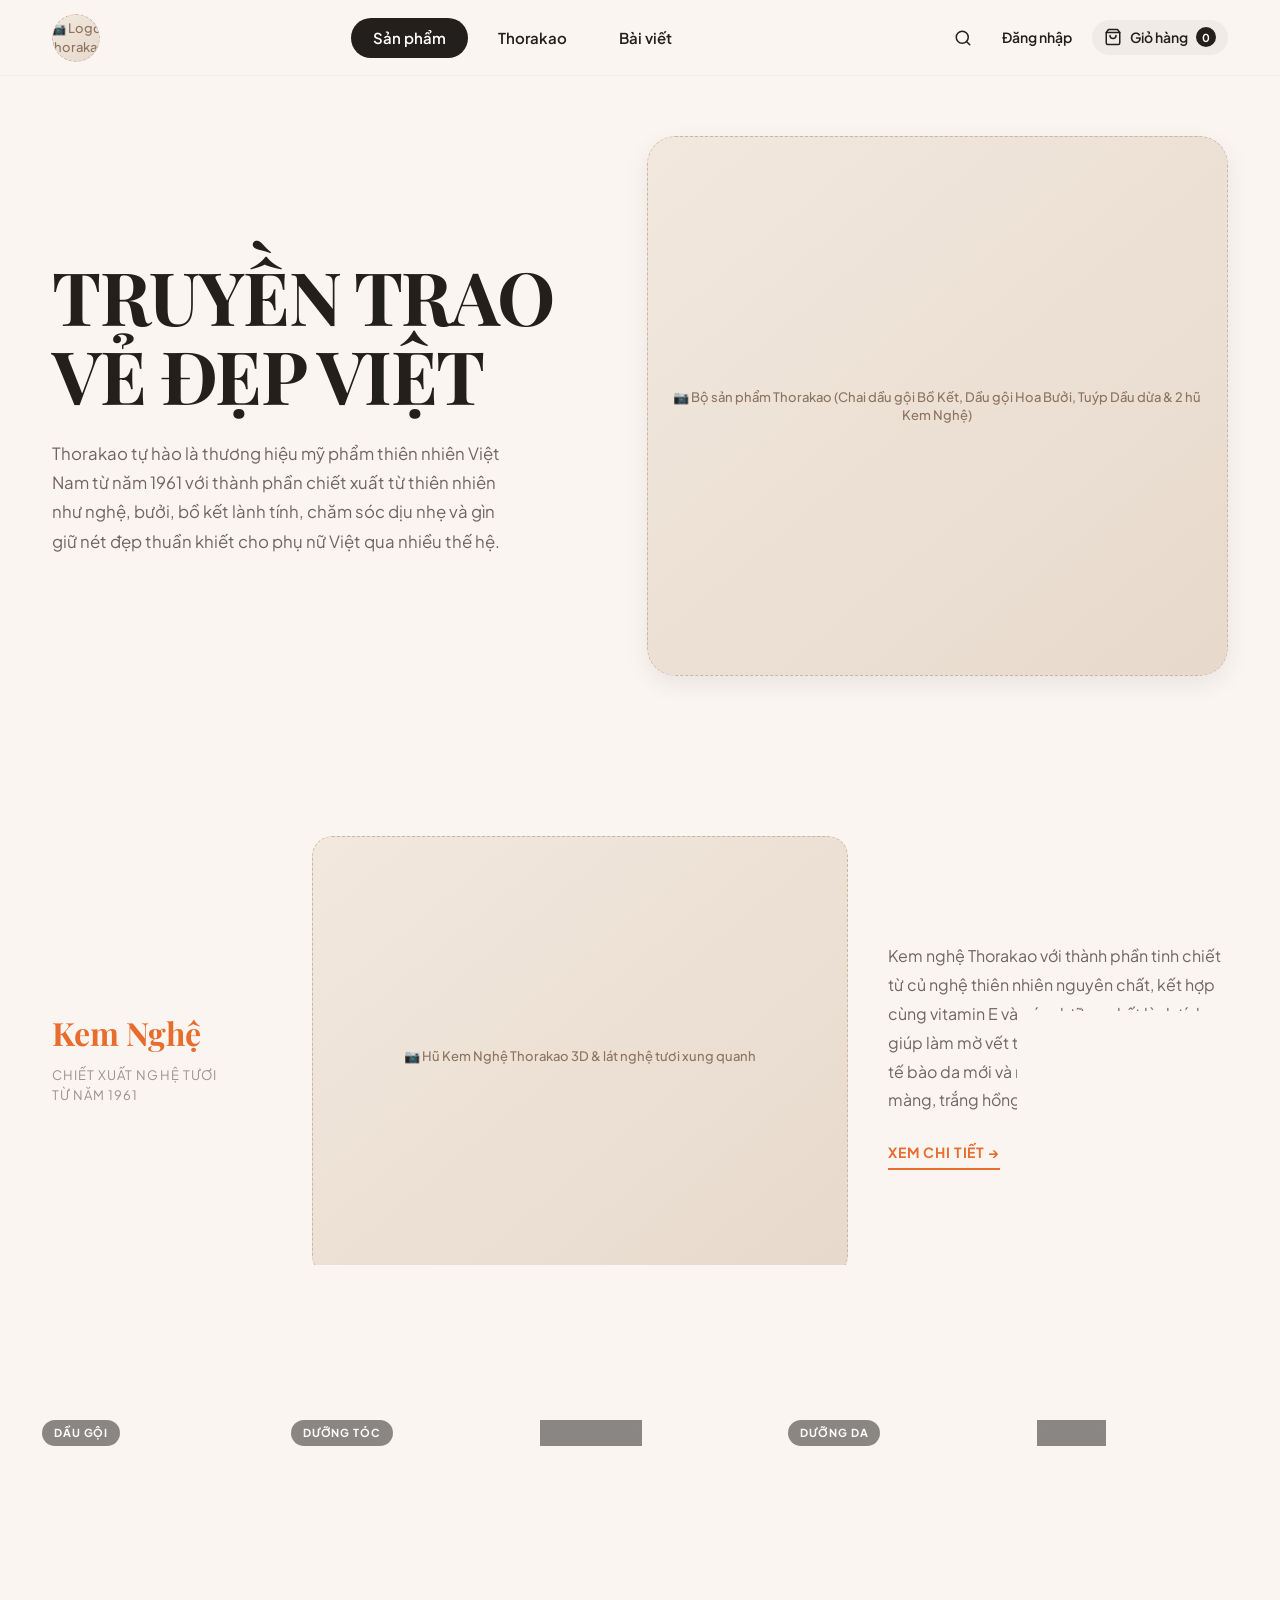
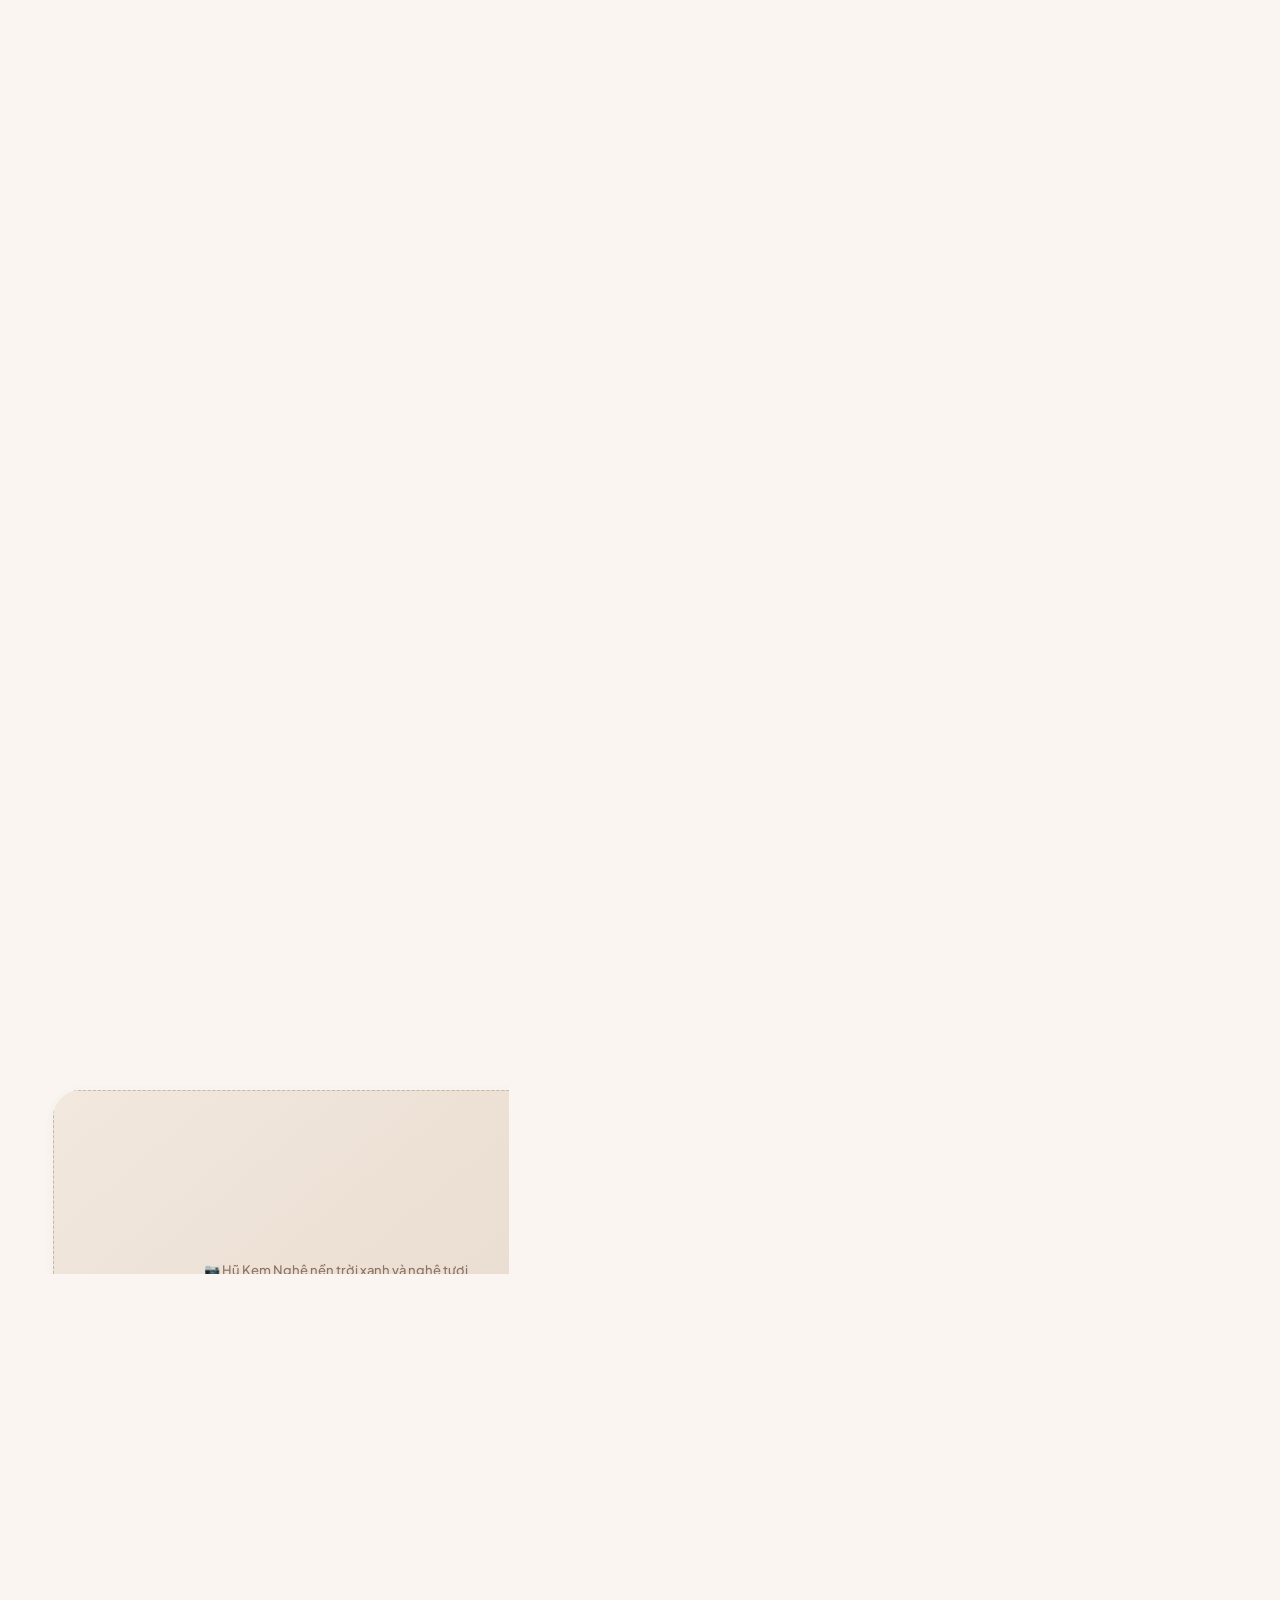
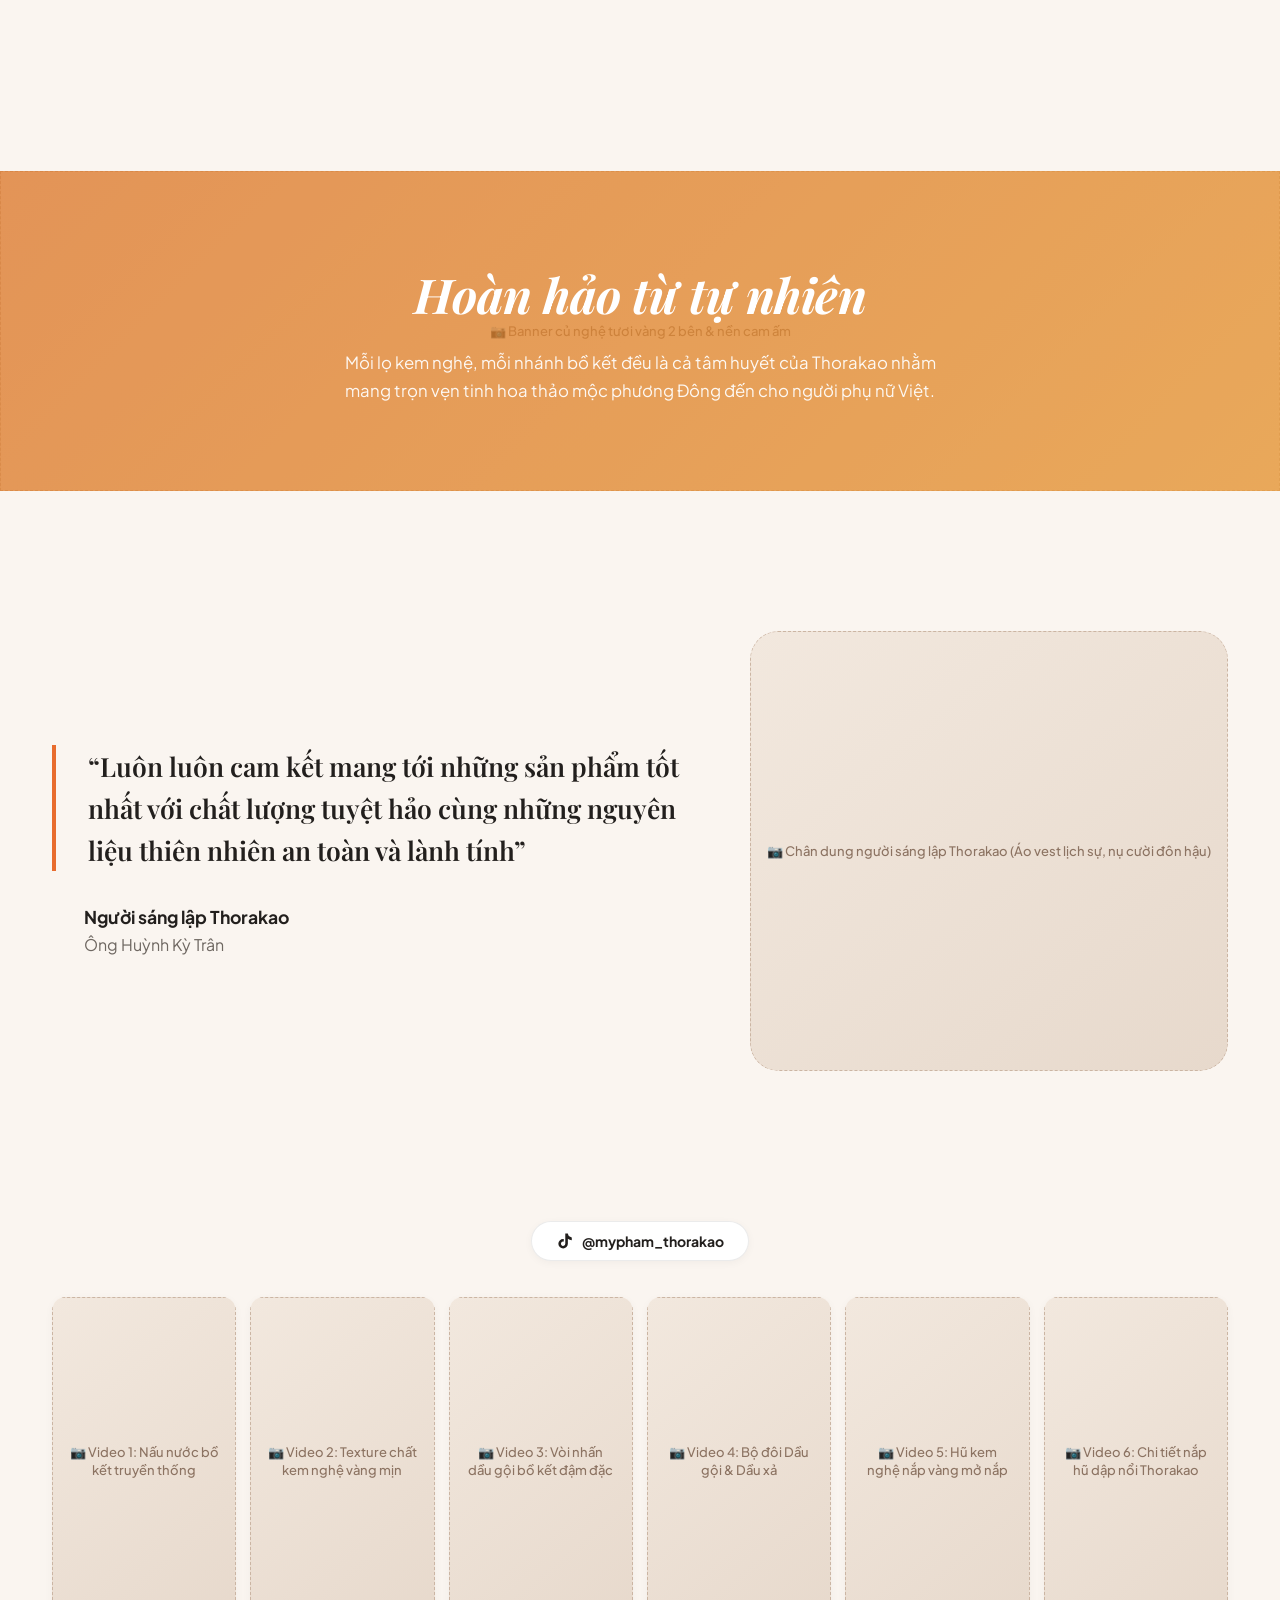
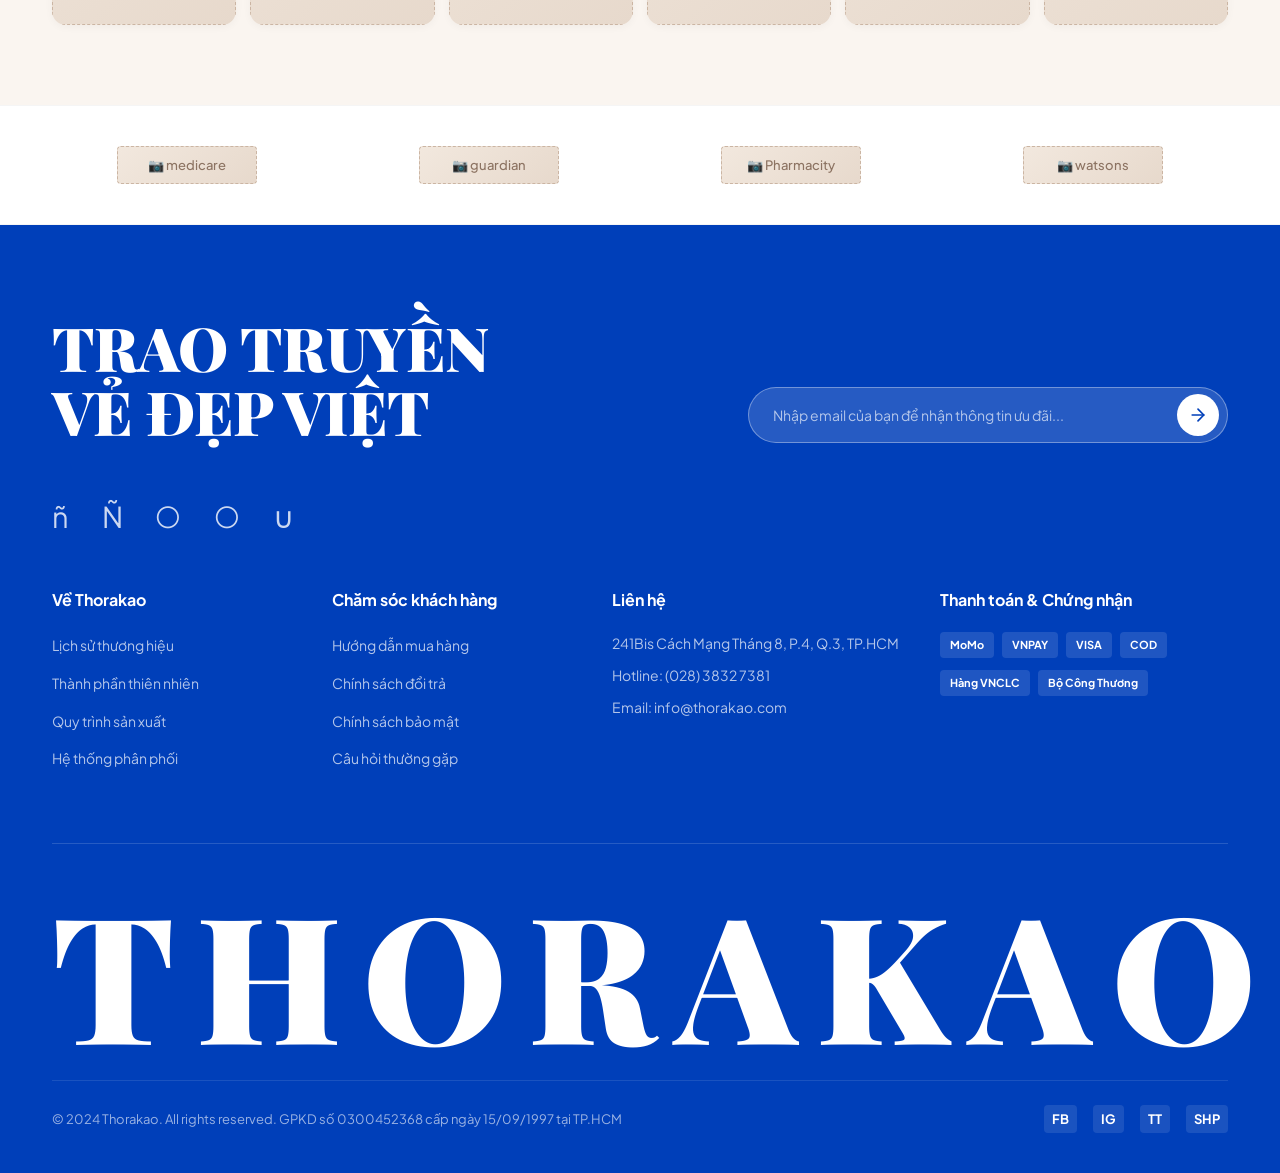
==== index.html @ 2d612768 "Initial commit - Thorakao website layout matching Figma" ====
<!DOCTYPE html>
<html lang="vi">
<head>
  <meta charset="UTF-8">
  <meta name="viewport" content="width=device-width, initial-scale=1.0">
  <meta name="description" content="Thorakao - Truyền trao vẻ đẹp Việt. Mỹ phẩm thiên nhiên Việt Nam từ năm 1961 với thành phần chiết xuất từ nghệ, bưởi, bồ kết.">
  <meta name="keywords" content="Thorakao, mỹ phẩm, kem nghệ, dầu gội bồ kết, chăm sóc da, thiên nhiên, Việt Nam">
  <title>Thorakao - Truyền Trao Vẻ Đẹp Việt</title>
  <link rel="stylesheet" href="css/style.css">
</head>
<body>

  <!-- ========== HEADER ========== -->
  <header class="header" id="header">
    <div class="container header-container">
      <a href="index.html" class="header-logo" id="logo" aria-label="Trang chủ Thorakao">
        <div class="img-placeholder logo-placeholder" data-label="Logo Thorakao">
          <!-- <img src="images/logo.png" alt="Thorakao Logo"> -->
        </div>
      </a>

      <button class="mobile-menu-btn" id="mobileMenuBtn" aria-label="Mở menu">
        <span></span>
        <span></span>
        <span></span>
      </button>

      <nav class="header-nav" id="headerNav">
        <a href="#products" class="active">Sản phẩm</a>
        <a href="#about">Thorakao</a>
        <a href="#articles">Bài viết</a>
      </nav>

      <div class="header-actions">
        <button class="search-btn" aria-label="Tìm kiếm" id="searchBtn">
          <svg width="18" height="18" viewBox="0 0 24 24" fill="none" stroke="currentColor" stroke-width="2" stroke-linecap="round" stroke-linejoin="round">
            <circle cx="11" cy="11" r="8"/>
            <path d="M21 21l-4.35-4.35"/>
          </svg>
        </button>
        <a href="#" class="login-text" id="loginLink">Đăng nhập</a>
        <a href="product.html" class="cart-link" id="cartLink">
          <svg width="18" height="18" viewBox="0 0 24 24" fill="none" stroke="currentColor" stroke-width="2" stroke-linecap="round" stroke-linejoin="round">
            <path d="M6 2L3 6v14a2 2 0 0 0 2 2h14a2 2 0 0 0 2-2V6l-3-4z"/>
            <line x1="3" y1="6" x2="21" y2="6"/>
            <path d="M16 10a4 4 0 0 1-8 0"/>
          </svg>
          <span>Giỏ hàng</span>
          <span class="cart-count" id="cartCount">0</span>
        </a>
      </div>
    </div>
  </header>

  <!-- ========== 1. HERO SECTION ========== -->
  <section class="hero reveal" id="hero">
    <div class="container hero-container">
      <div class="hero-text">
        <h1 class="hero-title fade-in-up">TRUYỀN TRAO<br>VẺ ĐẸP VIỆT</h1>
        <p class="hero-subtitle fade-in-up delay-2">
          Thorakao tự hào là thương hiệu mỹ phẩm thiên nhiên Việt Nam từ năm 1961 với thành phần chiết xuất từ thiên nhiên như nghệ, bưởi, bồ kết lành tính, chăm sóc dịu nhẹ và gìn giữ nét đẹp thuần khiết cho phụ nữ Việt qua nhiều thế hệ.
        </p>
      </div>
      <div class="hero-image-wrapper">
        <div class="img-placeholder hero-placeholder" data-label="Bộ sản phẩm Thorakao (Chai dầu gội Bồ Kết, Dầu gội Hoa Bưởi, Tuýp Dầu dừa & 2 hũ Kem Nghệ)">
          <!-- <img src="images/hero-products.jpg" alt="Bộ sản phẩm Thorakao"> -->
        </div>
      </div>
    </div>
  </section>

  <!-- ========== 2. KEM NGHỆ FEATURE SECTION ========== -->
  <section class="kem-nghe-feature reveal" id="kemNgheFeature">
    <div class="container kem-nghe-container">
      <div class="kem-nghe-left">
        <span class="badge-label">Kem Nghệ</span>
        <p class="badge-sub">Chiết xuất nghệ tươi<br>Từ năm 1961</p>
      </div>

      <div class="kem-nghe-center">
        <div class="img-placeholder kem-nghe-placeholder" data-label="Hũ Kem Nghệ Thorakao 3D & lát nghệ tươi xung quanh">
          <!-- <img src="images/kem-nghe-featured.png" alt="Kem Nghệ Thorakao"> -->
        </div>
      </div>

      <div class="kem-nghe-right">
        <p class="kem-nghe-desc">
          Kem nghệ Thorakao với thành phần tinh chiết từ củ nghệ thiên nhiên nguyên chất, kết hợp cùng vitamin E và các dưỡng chất lành tính giúp làm mờ vết thâm mụn, ngừa sẹo, tái tạo tế bào da mới và nuôi dưỡng làn da mịn màng, trắng hồng tự nhiên.
        </p>
        <a href="product.html?id=kem-nghe" class="btn-detail-link">Xem chi tiết &rarr;</a>
      </div>
    </div>
  </section>

  <!-- ========== 3. NGUYÊN LIỆU THIÊN NHIÊN (5 Vertical Ingredient Cards) ========== -->
  <section class="ingredients-section reveal" id="ingredients">
    <div class="ingredients-container">
      <div class="ingredients-grid">
        <!-- 1. Bồ kết -->
        <div class="ingredient-card" id="ing-boket">
          <div class="img-placeholder ing-placeholder" data-label="Bồ Kết">
            <!-- <img src="images/ingredients/bo-ket.jpg" alt="Bồ Kết"> -->
          </div>
          <div class="ing-overlay">
            <span class="ing-tag">Dầu gội</span>
            <h3 class="ing-name">BỒ KẾT</h3>
          </div>
        </div>

        <!-- 2. Hoa bưởi -->
        <div class="ingredient-card" id="ing-hoabuoi">
          <div class="img-placeholder ing-placeholder" data-label="Hoa Bưởi">
            <!-- <img src="images/ingredients/hoa-buoi.jpg" alt="Hoa Bưởi"> -->
          </div>
          <div class="ing-overlay">
            <span class="ing-tag">Dưỡng tóc</span>
            <h3 class="ing-name">HOA BƯỞI</h3>
          </div>
        </div>

        <!-- 3. Củ nghệ -->
        <div class="ingredient-card" id="ing-cunghie">
          <div class="img-placeholder ing-placeholder" data-label="Củ Nghệ">
            <!-- <img src="images/ingredients/cu-nghe.jpg" alt="Củ Nghệ"> -->
          </div>
          <div class="ing-overlay">
            <span class="ing-tag">Mỹ phẩm da</span>
            <h3 class="ing-name">CỦ NGHỆ</h3>
          </div>
        </div>

        <!-- 4. Nhân sâm -->
        <div class="ingredient-card" id="ing-nhansam">
          <div class="img-placeholder ing-placeholder" data-label="Nhân Sâm">
            <!-- <img src="images/ingredients/nhan-sam.jpg" alt="Nhân Sâm"> -->
          </div>
          <div class="ing-overlay">
            <span class="ing-tag">Dưỡng da</span>
            <h3 class="ing-name">NHÂN SÂM</h3>
          </div>
        </div>

        <!-- 5. Bơ hạt mỡ -->
        <div class="ingredient-card" id="ing-bohatmo">
          <div class="img-placeholder ing-placeholder" data-label="Bơ Hạt Mỡ">
            <!-- <img src="images/ingredients/bo-hat-mo.jpg" alt="Bơ Hạt Mỡ"> -->
          </div>
          <div class="ing-overlay">
            <span class="ing-tag">Giữ ẩm</span>
            <h3 class="ing-name">BƠ HẠT MỠ</h3>
          </div>
        </div>
      </div>
    </div>
  </section>

  <!-- ========== 4. BEST SELLER ========== -->
  <section class="best-seller reveal" id="bestSeller">
    <div class="container">
      <div class="section-title-wrap">
        <h2 class="section-title">BEST SELLER</h2>
      </div>

      <div class="bestseller-layout">
        <!-- Feature Image (Left) -->
        <div class="bestseller-featured-banner">
          <div class="img-placeholder featured-placeholder" data-label="Cô gái cầm hũ Kem Nghệ Thorakao">
            <!-- <img src="images/bestsellers/featured-girl.jpg" alt="Kem Nghệ Thorakao"> -->
          </div>
        </div>

        <!-- Product Cards (Right Grid) -->
        <div class="bestseller-cards">
          <!-- Item 1 -->
          <a href="product.html?id=kem-nghe" class="product-mini-card">
            <div class="img-placeholder mini-placeholder" data-label="Kem Nghệ Thorakao 7g/47g">
              <!-- <img src="images/bestsellers/kem-nghe.jpg" alt="Kem Nghệ"> -->
            </div>
            <div class="mini-info">
              <h4>Kem Nghệ</h4>
              <p class="mini-price">47.000 đ</p>
            </div>
          </a>

          <!-- Item 2 -->
          <a href="product.html?id=sua-rua-mat" class="product-mini-card">
            <div class="img-placeholder mini-placeholder" data-label="Sữa Rửa Mặt Hạt Nghệ">
              <!-- <img src="images/bestsellers/sua-rua-mat.jpg" alt="Sữa Rửa Mặt"> -->
            </div>
            <div class="mini-info">
              <h4>Sữa Rửa Mặt Hạt</h4>
              <p class="mini-price">55.000 đ</p>
            </div>
          </a>

          <!-- Item 3 -->
          <a href="product.html?id=kem-duong-da" class="product-mini-card">
            <div class="img-placeholder mini-placeholder" data-label="Kem Dưỡng Da Sâm Thorakao">
              <!-- <img src="images/bestsellers/kem-sam.jpg" alt="Kem Sâm"> -->
            </div>
            <div class="mini-info">
              <h4>Kem Dưỡng Sâm</h4>
              <p class="mini-price">62.000 đ</p>
            </div>
          </a>
        </div>
      </div>

      <!-- Slider indicator -->
      <div class="bestseller-indicator">
        <div class="indicator-bar active"></div>
        <div class="indicator-bar"></div>
      </div>
    </div>
  </section>

  <!-- ========== 5. CHĂM SÓC KÉP / ROUTINE SECTION ========== -->
  <section class="care-routine reveal" id="routine">
    <div class="container">
      <div class="care-grid">
        <!-- Card 1: Kem nghệ chăm sóc da -->
        <div class="care-card">
          <div class="care-card-img">
            <div class="img-placeholder care-placeholder" data-label="Hũ Kem Nghệ nền trời xanh và nghệ tươi">
              <!-- <img src="images/routine-kem-nghe.jpg" alt="Kem nghệ chăm da"> -->
            </div>
          </div>
          <div class="care-card-content">
            <h3>Kem nghệ nên dùng khi nào trong chu trình chăm da?</h3>
            <a href="product.html?id=kem-nghe" class="btn-pill-action">
              <span>Tìm hiểu thêm</span>
              <svg width="14" height="14" viewBox="0 0 24 24" fill="none" stroke="currentColor" stroke-width="2" stroke-linecap="round" stroke-linejoin="round">
                <line x1="5" y1="12" x2="19" y2="12"/>
                <polyline points="12 5 19 12 12 19"/>
              </svg>
            </a>
          </div>
        </div>

        <!-- Card 2: Dầu gội bồ kết -->
        <div class="care-card">
          <div class="care-card-content top-content">
            <h3>Chăm sóc chắc khỏe từ thành phần bồ kết truyền thống</h3>
            <a href="product.html?id=bo-ket" class="btn-pill-action">
              <span>Tìm hiểu thêm</span>
              <svg width="14" height="14" viewBox="0 0 24 24" fill="none" stroke="currentColor" stroke-width="2" stroke-linecap="round" stroke-linejoin="round">
                <line x1="5" y1="12" x2="19" y2="12"/>
                <polyline points="12 5 19 12 12 19"/>
              </svg>
            </a>
          </div>
          <div class="care-card-img">
            <div class="img-placeholder care-placeholder" data-label="Chai Dầu gội Bồ Kết trong túi lưới đan thủ công & trái bồ kết">
              <!-- <img src="images/routine-bo-ket.jpg" alt="Dầu gội bồ kết"> -->
            </div>
          </div>
        </div>
      </div>
    </div>
  </section>

  <!-- ========== 6. HOÀN HẢO TỪ TỰ NHIÊN (Orange Turmeric Banner) ========== -->
  <section class="banner-turmeric reveal" id="perfectNature">
    <div class="banner-turmeric-bg">
      <div class="img-placeholder banner-turmeric-placeholder" data-label="Banner củ nghệ tươi vàng 2 bên & nền cam ấm">
        <!-- <img src="images/banner-turmeric.jpg" alt="Hoàn hảo từ tự nhiên"> -->
      </div>
      <div class="banner-turmeric-overlay">
        <h2>Hoàn hảo từ tự nhiên</h2>
        <p>Mỗi lọ kem nghệ, mỗi nhánh bồ kết đều là cả tâm huyết của Thorakao nhằm mang trọn vẹn tinh hoa thảo mộc phương Đông đến cho người phụ nữ Việt.</p>
      </div>
    </div>
  </section>

  <!-- ========== 7. FOUNDER QUOTE ========== -->
  <section class="founder-section reveal" id="founder">
    <div class="container founder-container">
      <div class="founder-quote-box">
        <blockquote>
          “Luôn luôn cam kết mang tới những sản phẩm tốt nhất với chất lượng tuyệt hảo cùng những nguyên liệu thiên nhiên an toàn và lành tính”
        </blockquote>
        <p class="founder-title">
          <strong>Người sáng lập Thorakao</strong><br>
          <span>Ông Huỳnh Kỳ Trân</span>
        </p>
      </div>

      <div class="founder-photo-box">
        <div class="img-placeholder founder-placeholder" data-label="Chân dung người sáng lập Thorakao (Áo vest lịch sự, nụ cười đôn hậu)">
          <!-- <img src="images/founder-portrait.png" alt="Người sáng lập Thorakao"> -->
        </div>
      </div>
    </div>
  </section>

  <!-- ========== 8. TIKTOK / SOCIAL STORIES (6 Vertical Reels) ========== -->
  <section class="tiktok-reels-section reveal" id="tiktokSection">
    <div class="container">
      <div class="tiktok-header">
        <a href="https://www.tiktok.com" target="_blank" rel="noopener noreferrer" class="tiktok-handle-badge">
          <svg width="18" height="18" viewBox="0 0 24 24" fill="currentColor">
            <path d="M19.59 6.69a4.83 4.83 0 0 1-3.77-4.25V2h-3.45v13.67a2.89 2.89 0 0 1-5.2 1.74 2.89 2.89 0 0 1 2.31-4.64c.298 0 .593.045.876.134V9.38a6.34 6.34 0 0 0-.876-.06 6.34 6.34 0 0 0-6.34 6.34 6.34 6.34 0 0 0 6.34 6.34 6.34 6.34 0 0 0 6.34-6.34V9.08a8.28 8.28 0 0 0 5.23 1.83v-3.46a4.85 4.85 0 0 1-1.46-.76z"/>
          </svg>
          <span>@mypham_thorakao</span>
        </a>
      </div>

      <div class="reels-grid">
        <!-- Reel 1 -->
        <div class="reel-item">
          <div class="img-placeholder reel-placeholder" data-label="Video 1: Nấu nước bồ kết truyền thống">
            <!-- <img src="images/reels/reel-1.jpg" alt="Nấu bồ kết"> -->
          </div>
        </div>

        <!-- Reel 2 -->
        <div class="reel-item">
          <div class="img-placeholder reel-placeholder" data-label="Video 2: Texture chất kem nghệ vàng mịn">
            <!-- <img src="images/reels/reel-2.jpg" alt="Chất kem nghệ"> -->
          </div>
        </div>

        <!-- Reel 3 -->
        <div class="reel-item">
          <div class="img-placeholder reel-placeholder" data-label="Video 3: Vòi nhấn dầu gội bồ kết đậm đặc">
            <!-- <img src="images/reels/reel-3.jpg" alt="Dầu gội đậm đặc"> -->
          </div>
        </div>

        <!-- Reel 4 -->
        <div class="reel-item">
          <div class="img-placeholder reel-placeholder" data-label="Video 4: Bộ đôi Dầu gội & Dầu xả">
            <!-- <img src="images/reels/reel-4.jpg" alt="Bộ đôi chăm sóc tóc"> -->
          </div>
        </div>

        <!-- Reel 5 -->
        <div class="reel-item">
          <div class="img-placeholder reel-placeholder" data-label="Video 5: Hũ kem nghệ nắp vàng mở nắp">
            <!-- <img src="images/reels/reel-5.jpg" alt="Hũ kem nghệ"> -->
          </div>
        </div>

        <!-- Reel 6 -->
        <div class="reel-item">
          <div class="img-placeholder reel-placeholder" data-label="Video 6: Chi tiết nắp hũ dập nổi Thorakao">
            <!-- <img src="images/reels/reel-6.jpg" alt="Chi tiết nắp hũ"> -->
          </div>
        </div>
      </div>
    </div>
  </section>

  <!-- ========== 9. RETAIL PARTNERS LOGO STRIP ========== -->
  <section class="partners-bar" id="partners">
    <div class="container partners-container">
      <div class="partner-logo-item">
        <div class="img-placeholder partner-placeholder" data-label="medicare">
          <!-- <img src="images/partners/medicare.png" alt="Medicare"> -->
        </div>
      </div>
      <div class="partner-logo-item">
        <div class="img-placeholder partner-placeholder" data-label="guardian">
          <!-- <img src="images/partners/guardian.png" alt="Guardian"> -->
        </div>
      </div>
      <div class="partner-logo-item">
        <div class="img-placeholder partner-placeholder" data-label="Pharmacity">
          <!-- <img src="images/partners/pharmacity.png" alt="Pharmacity"> -->
        </div>
      </div>
      <div class="partner-logo-item">
        <div class="img-placeholder partner-placeholder" data-label="watsons">
          <!-- <img src="images/partners/watsons.png" alt="Watsons"> -->
        </div>
      </div>
    </div>
  </section>

  <!-- ========== 10. BLUE FOOTER ========== -->
  <footer class="footer-blue" id="footer">
    <div class="container">
      <!-- Top Title & Newsletter -->
      <div class="footer-top">
        <h2 class="footer-headline">TRAO TRUYỀN<br>VẺ ĐẸP VIỆT</h2>
        <div class="footer-newsletter">
          <input type="email" placeholder="Nhập email của bạn để nhận thông tin ưu đãi..." id="newsletterEmail" aria-label="Email nhận tin">
          <button type="button" class="btn-newsletter" aria-label="Gửi email">
            <svg width="20" height="20" viewBox="0 0 24 24" fill="none" stroke="currentColor" stroke-width="2" stroke-linecap="round" stroke-linejoin="round">
              <line x1="5" y1="12" x2="19" y2="12"/>
              <polyline points="12 5 19 12 12 19"/>
            </svg>
          </button>
        </div>
      </div>

      <!-- Symbols Row -->
      <div class="footer-symbols">
        <span>ñ</span>
        <span>Ñ</span>
        <span>○</span>
        <span>○</span>
        <span>∪</span>
      </div>

      <!-- Footer Columns -->
      <div class="footer-columns">
        <div class="footer-col">
          <h4>Về Thorakao</h4>
          <ul>
            <li><a href="#">Lịch sử thương hiệu</a></li>
            <li><a href="#">Thành phần thiên nhiên</a></li>
            <li><a href="#">Quy trình sản xuất</a></li>
            <li><a href="#">Hệ thống phân phối</a></li>
          </ul>
        </div>

        <div class="footer-col">
          <h4>Chăm sóc khách hàng</h4>
          <ul>
            <li><a href="#">Hướng dẫn mua hàng</a></li>
            <li><a href="#">Chính sách đổi trả</a></li>
            <li><a href="#">Chính sách bảo mật</a></li>
            <li><a href="#">Câu hỏi thường gặp</a></li>
          </ul>
        </div>

        <div class="footer-col">
          <h4>Liên hệ</h4>
          <p>241Bis Cách Mạng Tháng 8, P.4, Q.3, TP.HCM</p>
          <p>Hotline: (028) 3832 7381</p>
          <p>Email: info@thorakao.com</p>
        </div>

        <div class="footer-col">
          <h4>Thanh toán & Chứng nhận</h4>
          <div class="payment-badges">
            <span class="badge-tag">MoMo</span>
            <span class="badge-tag">VNPAY</span>
            <span class="badge-tag">VISA</span>
            <span class="badge-tag">COD</span>
          </div>
          <div class="cert-badges">
            <span class="badge-cert">Hàng VNCLC</span>
            <span class="badge-cert">Bộ Công Thương</span>
          </div>
        </div>
      </div>

      <!-- Giant Brand Typography -->
      <div class="footer-giant-brand">
        THORAKAO
      </div>

      <!-- Bottom Bar -->
      <div class="footer-bottom-bar">
        <p class="copyright">© 2024 Thorakao. All rights reserved. GPKD số 0300452368 cấp ngày 15/09/1997 tại TP.HCM</p>
        <div class="social-links">
          <a href="#" aria-label="Facebook">FB</a>
          <a href="#" aria-label="Instagram">IG</a>
          <a href="#" aria-label="TikTok">TT</a>
          <a href="#" aria-label="Shopee">SHP</a>
        </div>
      </div>
    </div>
  </footer>

  <script src="js/main.js"></script>
</body>
</html>
---- css/style.css ----
/* ========================================
   THORAKAO WEBSITE - Master Stylesheet
   Thiết kế chuẩn 1:1 theo Figma Design
   ======================================== */

/* Google Fonts */
@import url('https://fonts.googleapis.com/css2?family=Playfair+Display:ital,wght@0,400;0,500;0,600;0,700;0,800;0,900;1,400;1,600;1,700&family=Plus+Jakarta+Sans:wght@300;400;500;600;700;800&display=swap');

/* ========== CSS Variables ========== */
:root {
  --bg-main: #FAF5F0;
  --bg-cream-alt: #F3EAE0;
  --bg-warm: #EFE3D5;
  --accent-orange: #E86C2E;
  --accent-gold: #E5A93C;
  --accent-dark: #1E1B18;
  --text-dark: #221F1D;
  --text-muted: #6E6761;
  --text-light: #9B938D;
  --footer-blue: #003FB9;
  --footer-blue-dark: #003194;
  --white: #FFFFFF;
  --border-subtle: #E8DC handle;
  --border-light: rgba(0, 0, 0, 0.08);
  --shadow-sm: 0 2px 8px rgba(0, 0, 0, 0.04);
  --shadow-md: 0 8px 24px rgba(0, 0, 0, 0.07);
  --shadow-lg: 0 16px 36px rgba(0, 0, 0, 0.1);
  --radius-xs: 4px;
  --radius-sm: 8px;
  --radius-md: 14px;
  --radius-lg: 20px;
  --radius-xl: 28px;
  --radius-pill: 999px;
  --transition: all 0.3s cubic-bezier(0.25, 0.8, 0.25, 1);
  --font-serif: 'Playfair Display', Georgia, serif;
  --font-sans: 'Plus Jakarta Sans', -apple-system, BlinkMacSystemFont, sans-serif;
  --container-width: 1240px;
  --header-height: 76px;
}

/* ========== Reset & Global ========== */
*, *::before, *::after {
  margin: 0;
  padding: 0;
  box-sizing: border-box;
}

html {
  scroll-behavior: smooth;
  font-size: 16px;
}

body {
  font-family: var(--font-sans);
  background-color: var(--bg-main);
  color: var(--text-dark);
  line-height: 1.6;
  overflow-x: hidden;
  -webkit-font-smoothing: antialiased;
}

a {
  text-decoration: none;
  color: inherit;
  transition: var(--transition);
}

ul, ol {
  list-style: none;
}

button {
  cursor: pointer;
  border: none;
  outline: none;
  background: none;
  font-family: inherit;
  transition: var(--transition);
}

img {
  max-width: 100%;
  height: auto;
  display: block;
}

.container {
  max-width: var(--container-width);
  margin: 0 auto;
  padding: 0 32px;
}

/* ========== Image Placeholder Slots ========== */
.img-placeholder {
  background: linear-gradient(140deg, #F2E8DE 0%, #E7D9CC 100%);
  border: 1.5px dashed #CBB5A3;
  display: flex;
  align-items: center;
  justify-content: center;
  width: 100%;
  height: 100%;
  position: relative;
  overflow: hidden;
  transition: var(--transition);
  border-radius: inherit;
}

.img-placeholder::after {
  content: '📷 ' attr(data-label);
  color: #8C7362;
  font-size: 13px;
  font-weight: 500;
  text-align: center;
  padding: 16px;
  line-height: 1.4;
  z-index: 1;
}

.img-placeholder:hover {
  background: linear-gradient(140deg, #F6ECE2 0%, #EFE1D5 100%);
  border-color: var(--accent-orange);
}

.img-placeholder img {
  width: 100%;
  height: 100%;
  object-fit: cover;
  position: absolute;
  top: 0;
  left: 0;
}

.img-placeholder:has(img)::after {
  display: none;
}

.img-placeholder:has(img) {
  border: none;
  background: none;
}

/* =============================================
   1. HEADER / NAVIGATION
   ============================================= */
.header {
  position: fixed;
  top: 0;
  left: 0;
  right: 0;
  height: var(--header-height);
  background: rgba(250, 245, 240, 0.94);
  backdrop-filter: blur(12px);
  -webkit-backdrop-filter: blur(12px);
  z-index: 1000;
  display: flex;
  align-items: center;
  transition: var(--transition);
  border-bottom: 1px solid rgba(0, 0, 0, 0.04);
}

.header.scrolled {
  box-shadow: 0 4px 20px rgba(0, 0, 0, 0.05);
}

.header-container {
  display: flex;
  align-items: center;
  justify-content: space-between;
  width: 100%;
}

.header-logo {
  width: 48px;
  height: 48px;
  border-radius: 50%;
  overflow: hidden;
  flex-shrink: 0;
}

.logo-placeholder {
  border-radius: 50%;
  border-width: 1px;
}

.header-nav {
  display: flex;
  align-items: center;
  gap: 8px;
}

.header-nav a {
  padding: 8px 22px;
  font-size: 15px;
  font-weight: 600;
  color: var(--text-dark);
  border-radius: var(--radius-pill);
  transition: var(--transition);
}

.header-nav a:hover {
  background: rgba(0, 0, 0, 0.05);
}

.header-nav a.active {
  background: var(--text-dark);
  color: var(--white);
}

.header-actions {
  display: flex;
  align-items: center;
  gap: 20px;
}

.search-btn {
  width: 38px;
  height: 38px;
  display: flex;
  align-items: center;
  justify-content: center;
  border-radius: 50%;
  color: var(--text-dark);
}

.search-btn:hover {
  background: rgba(0, 0, 0, 0.05);
}

.login-text {
  font-size: 14px;
  font-weight: 600;
  color: var(--text-dark);
}

.login-text:hover {
  color: var(--accent-orange);
}

.cart-link {
  display: flex;
  align-items: center;
  gap: 8px;
  font-size: 14px;
  font-weight: 600;
  color: var(--text-dark);
  padding: 6px 12px;
  border-radius: var(--radius-pill);
  background: rgba(0, 0, 0, 0.04);
}

.cart-link:hover {
  background: rgba(0, 0, 0, 0.08);
}

.cart-count {
  background: var(--text-dark);
  color: var(--white);
  min-width: 20px;
  height: 20px;
  padding: 0 6px;
  border-radius: 10px;
  display: inline-flex;
  align-items: center;
  justify-content: center;
  font-size: 11px;
  font-weight: 700;
}

.mobile-menu-btn {
  display: none;
  width: 38px;
  height: 38px;
  flex-direction: column;
  align-items: center;
  justify-content: center;
  gap: 5px;
}

.mobile-menu-btn span {
  width: 22px;
  height: 2px;
  background: var(--text-dark);
  border-radius: 2px;
  transition: var(--transition);
}

/* =============================================
   1. HERO SECTION
   ============================================= */
.hero {
  margin-top: var(--header-height);
  padding: 60px 0 80px;
}

.hero-container {
  display: grid;
  grid-template-columns: 1.05fr 1.15fr;
  gap: 64px;
  align-items: center;
}

.hero-title {
  font-family: var(--font-serif);
  font-size: 4.6rem;
  font-weight: 700;
  line-height: 1.08;
  letter-spacing: -0.02em;
  color: var(--text-dark);
  margin-bottom: 24px;
}

.hero-subtitle {
  font-size: 1.05rem;
  color: var(--text-muted);
  line-height: 1.75;
  max-width: 460px;
}

.hero-image-wrapper {
  height: 540px;
  border-radius: var(--radius-xl);
  overflow: hidden;
  box-shadow: var(--shadow-md);
}

.hero-placeholder {
  border-radius: var(--radius-xl);
  min-height: 100%;
}

/* =============================================
   2. KEM NGHỆ FEATURE SECTION
   ============================================= */
.kem-nghe-feature {
  padding: 80px 0;
  position: relative;
}

.kem-nghe-container {
  display: grid;
  grid-template-columns: 220px 1fr 340px;
  gap: 40px;
  align-items: center;
}

.kem-nghe-left .badge-label {
  display: inline-block;
  font-family: var(--font-serif);
  font-size: 2rem;
  font-weight: 700;
  color: var(--accent-orange);
  margin-bottom: 8px;
}

.kem-nghe-left .badge-sub {
  font-size: 13px;
  color: var(--text-light);
  line-height: 1.5;
  text-transform: uppercase;
  letter-spacing: 0.08em;
}

.kem-nghe-center {
  height: 440px;
  border-radius: var(--radius-lg);
  overflow: hidden;
  position: relative;
}

.kem-nghe-placeholder {
  border-radius: var(--radius-lg);
  min-height: 100%;
}

.kem-nghe-right .kem-nghe-desc {
  font-size: 1rem;
  color: var(--text-muted);
  line-height: 1.8;
  margin-bottom: 24px;
}

.btn-detail-link {
  display: inline-flex;
  align-items: center;
  gap: 8px;
  font-size: 14px;
  font-weight: 700;
  text-transform: uppercase;
  letter-spacing: 0.06em;
  color: var(--accent-orange);
  border-bottom: 2px solid var(--accent-orange);
  padding-bottom: 4px;
}

.btn-detail-link:hover {
  color: #c9541a;
  border-color: #c9541a;
  transform: translateX(4px);
}

/* =============================================
   3. NGUYÊN LIỆU THIÊN NHIÊN (5 Vertical Strips)
   ============================================= */
.ingredients-section {
  padding: 40px 0 60px;
}

.ingredients-container {
  max-width: 1360px;
  margin: 0 auto;
  padding: 0 24px;
}

.ingredients-grid {
  display: grid;
  grid-template-columns: repeat(5, 1fr);
  gap: 12px;
}

.ingredient-card {
  position: relative;
  height: 480px;
  border-radius: var(--radius-md);
  overflow: hidden;
  box-shadow: var(--shadow-sm);
  cursor: pointer;
  transition: var(--transition);
}

.ingredient-card:hover {
  transform: translateY(-6px);
  box-shadow: var(--shadow-lg);
}

.ing-placeholder {
  border-radius: 0;
  min-height: 100%;
  transition: transform 0.6s ease;
}

.ingredient-card:hover .ing-placeholder {
  transform: scale(1.06);
}

.ing-overlay {
  position: absolute;
  top: 0;
  left: 0;
  right: 0;
  bottom: 0;
  padding: 24px 18px;
  display: flex;
  flex-direction: column;
  justify-content: space-between;
  background: linear-gradient(180deg, rgba(0, 0, 0, 0.4) 0%, transparent 40%, rgba(0, 0, 0, 0.65) 100%);
  z-index: 2;
}

.ing-tag {
  align-self: flex-start;
  font-size: 11px;
  font-weight: 700;
  color: var(--white);
  background: rgba(0, 0, 0, 0.45);
  padding: 4px 12px;
  border-radius: var(--radius-pill);
  text-transform: uppercase;
  letter-spacing: 0.08em;
  backdrop-filter: blur(4px);
}

.ing-name {
  color: var(--white);
  font-family: var(--font-serif);
  font-size: 1.5rem;
  font-weight: 700;
  letter-spacing: 0.1em;
  line-height: 1.2;
}

/* =============================================
   4. BEST SELLER
   ============================================= */
.best-seller {
  padding: 80px 0;
}

.section-title-wrap {
  text-align: center;
  margin-bottom: 48px;
}

.section-title {
  font-family: var(--font-serif);
  font-size: 2.2rem;
  font-weight: 700;
  letter-spacing: 0.18em;
  text-transform: uppercase;
  color: var(--text-dark);
}

.bestseller-layout {
  display: grid;
  grid-template-columns: 360px 1fr;
  gap: 32px;
  align-items: center;
}

.bestseller-featured-banner {
  height: 380px;
  border-radius: var(--radius-lg);
  overflow: hidden;
  box-shadow: var(--shadow-sm);
}

.featured-placeholder {
  border-radius: var(--radius-lg);
  min-height: 100%;
}

.bestseller-cards {
  display: grid;
  grid-template-columns: repeat(3, 1fr);
  gap: 20px;
}

.product-mini-card {
  background: var(--white);
  border-radius: var(--radius-md);
  padding: 16px;
  box-shadow: var(--shadow-sm);
  display: flex;
  flex-direction: column;
  gap: 14px;
  transition: var(--transition);
  border: 1px solid rgba(0, 0, 0, 0.04);
}

.product-mini-card:hover {
  transform: translateY(-5px);
  box-shadow: var(--shadow-md);
}

.product-mini-card .mini-placeholder {
  aspect-ratio: 1 / 1;
  border-radius: var(--radius-sm);
}

.mini-info h4 {
  font-size: 15px;
  font-weight: 700;
  color: var(--text-dark);
  margin-bottom: 4px;
}

.mini-info .mini-price {
  font-size: 14px;
  font-weight: 600;
  color: var(--accent-orange);
}

.bestseller-indicator {
  display: flex;
  justify-content: center;
  gap: 8px;
  margin-top: 36px;
}

.indicator-bar {
  width: 48px;
  height: 3px;
  background: rgba(0, 0, 0, 0.12);
  border-radius: 2px;
}

.indicator-bar.active {
  background: var(--text-dark);
  width: 80px;
}

/* =============================================
   5. CARE ROUTINE (2 Big Side-by-Side Cards)
   ============================================= */
.care-routine {
  padding: 70px 0;
}

.care-grid {
  display: grid;
  grid-template-columns: 1fr 1fr;
  gap: 40px;
}

.care-card {
  background: var(--white);
  border-radius: var(--radius-xl);
  overflow: hidden;
  box-shadow: var(--shadow-sm);
  display: flex;
  flex-direction: column;
  border: 1px solid rgba(0, 0, 0, 0.04);
}

.care-card-img {
  height: 360px;
  overflow: hidden;
}

.care-placeholder {
  border-radius: 0;
  min-height: 100%;
}

.care-card-content {
  padding: 36px 32px;
}

.care-card-content.top-content {
  order: -1;
}

.care-card-content h3 {
  font-family: var(--font-serif);
  font-size: 1.5rem;
  font-weight: 700;
  line-height: 1.35;
  color: var(--text-dark);
  margin-bottom: 20px;
}

.btn-pill-action {
  display: inline-flex;
  align-items: center;
  gap: 8px;
  padding: 10px 24px;
  border-radius: var(--radius-pill);
  border: 1.5px solid var(--text-dark);
  font-size: 13px;
  font-weight: 700;
  color: var(--text-dark);
  transition: var(--transition);
}

.btn-pill-action:hover {
  background: var(--text-dark);
  color: var(--white);
}

/* =============================================
   6. HOÀN HẢO TỪ TỰ NHIÊN (Turmeric Banner)
   ============================================= */
.banner-turmeric {
  margin: 50px 0;
}

.banner-turmeric-bg {
  position: relative;
  height: 320px;
  background: linear-gradient(135deg, #DE782A 0%, #EA9834 100%);
  display: flex;
  align-items: center;
  justify-content: center;
  overflow: hidden;
}

.banner-turmeric-placeholder {
  border-radius: 0;
  min-height: 100%;
  position: absolute;
  top: 0;
  left: 0;
  opacity: 0.25;
}

.banner-turmeric-overlay {
  position: relative;
  z-index: 2;
  text-align: center;
  max-width: 680px;
  padding: 0 24px;
  color: var(--white);
}

.banner-turmeric-overlay h2 {
  font-family: var(--font-serif);
  font-size: 3rem;
  font-weight: 700;
  font-style: italic;
  margin-bottom: 16px;
  letter-spacing: -0.01em;
}

.banner-turmeric-overlay p {
  font-size: 1.05rem;
  line-height: 1.7;
  color: rgba(255, 255, 255, 0.92);
}

/* =============================================
   7. FOUNDER SECTION
   ============================================= */
.founder-section {
  padding: 90px 0;
}

.founder-container {
  display: grid;
  grid-template-columns: 1.2fr 0.9fr;
  gap: 60px;
  align-items: center;
}

.founder-quote-box blockquote {
  font-family: var(--font-serif);
  font-size: 1.65rem;
  font-weight: 600;
  line-height: 1.6;
  color: var(--text-dark);
  margin-bottom: 32px;
  position: relative;
  padding-left: 32px;
  border-left: 4px solid var(--accent-orange);
}

.founder-title {
  padding-left: 32px;
  font-size: 1rem;
  line-height: 1.6;
}

.founder-title strong {
  color: var(--text-dark);
  font-size: 1.1rem;
}

.founder-title span {
  color: var(--text-muted);
}

.founder-photo-box {
  height: 440px;
  border-radius: var(--radius-xl);
  overflow: hidden;
  position: relative;
}

.founder-placeholder {
  border-radius: var(--radius-xl);
  min-height: 100%;
}

/* =============================================
   8. TIKTOK REELS SECTION (6 Vertical Stories)
   ============================================= */
.tiktok-reels-section {
  padding: 60px 0 80px;
}

.tiktok-header {
  text-align: center;
  margin-bottom: 36px;
}

.tiktok-handle-badge {
  display: inline-flex;
  align-items: center;
  gap: 8px;
  padding: 8px 24px;
  background: var(--white);
  border: 1px solid rgba(0, 0, 0, 0.08);
  border-radius: var(--radius-pill);
  font-size: 14px;
  font-weight: 700;
  color: var(--text-dark);
  box-shadow: var(--shadow-sm);
}

.tiktok-handle-badge:hover {
  background: var(--text-dark);
  color: var(--white);
}

.reels-grid {
  display: grid;
  grid-template-columns: repeat(6, 1fr);
  gap: 14px;
}

.reel-item {
  aspect-ratio: 9 / 16;
  border-radius: var(--radius-md);
  overflow: hidden;
  box-shadow: var(--shadow-sm);
  cursor: pointer;
  transition: var(--transition);
}

.reel-item:hover {
  transform: translateY(-6px);
  box-shadow: var(--shadow-lg);
}

.reel-placeholder {
  border-radius: 0;
  min-height: 100%;
}

/* =============================================
   9. RETAIL PARTNERS
   ============================================= */
.partners-bar {
  padding: 40px 0;
  background: var(--white);
  border-top: 1px solid rgba(0, 0, 0, 0.04);
  border-bottom: 1px solid rgba(0, 0, 0, 0.04);
}

.partners-container {
  display: flex;
  align-items: center;
  justify-content: space-around;
  flex-wrap: wrap;
  gap: 32px;
}

.partner-logo-item {
  height: 38px;
  width: 140px;
}

.partner-placeholder {
  border-radius: var(--radius-xs);
  min-height: 38px;
}

/* =============================================
   10. ROYAL BLUE FOOTER
   ============================================= */
.footer-blue {
  background: var(--footer-blue);
  color: var(--white);
  padding: 90px 0 40px;
}

.footer-top {
  display: flex;
  justify-content: space-between;
  align-items: flex-end;
  margin-bottom: 50px;
  gap: 40px;
  flex-wrap: wrap;
}

.footer-headline {
  font-family: var(--font-serif);
  font-size: 3.8rem;
  font-weight: 900;
  line-height: 1.05;
  letter-spacing: -0.01em;
}

.footer-newsletter {
  display: flex;
  align-items: center;
  background: rgba(255, 255, 255, 0.15);
  border: 1.5px solid rgba(255, 255, 255, 0.35);
  border-radius: var(--radius-pill);
  padding: 6px 8px 6px 24px;
  width: 100%;
  max-width: 480px;
}

.footer-newsletter input {
  background: none;
  border: none;
  outline: none;
  color: var(--white);
  font-family: inherit;
  font-size: 14px;
  width: 100%;
}

.footer-newsletter input::placeholder {
  color: rgba(255, 255, 255, 0.65);
}

.btn-newsletter {
  width: 42px;
  height: 42px;
  background: var(--white);
  color: var(--footer-blue);
  border-radius: 50%;
  display: flex;
  align-items: center;
  justify-content: center;
  flex-shrink: 0;
}

.btn-newsletter:hover {
  transform: scale(1.08);
}

.footer-symbols {
  display: flex;
  gap: 24px;
  font-size: 1.8rem;
  letter-spacing: 0.3em;
  margin-bottom: 48px;
  opacity: 0.8;
}

.footer-columns {
  display: grid;
  grid-template-columns: 1fr 1fr 1.2fr 1.2fr;
  gap: 40px;
  padding-bottom: 60px;
  border-bottom: 1px solid rgba(255, 255, 255, 0.15);
}

.footer-col h4 {
  font-size: 16px;
  font-weight: 700;
  margin-bottom: 20px;
  color: var(--white);
}

.footer-col ul li {
  margin-bottom: 12px;
}

.footer-col ul li a {
  color: rgba(255, 255, 255, 0.7);
  font-size: 14px;
}

.footer-col ul li a:hover {
  color: var(--white);
  padding-left: 4px;
}

.footer-col p {
  color: rgba(255, 255, 255, 0.7);
  font-size: 14px;
  line-height: 1.7;
  margin-bottom: 8px;
}

.payment-badges,
.cert-badges {
  display: flex;
  flex-wrap: wrap;
  gap: 8px;
  margin-top: 12px;
}

.badge-tag,
.badge-cert {
  background: rgba(255, 255, 255, 0.12);
  padding: 4px 10px;
  border-radius: var(--radius-xs);
  font-size: 11px;
  font-weight: 700;
}

.footer-giant-brand {
  font-family: var(--font-serif);
  font-size: clamp(4rem, 14vw, 11rem);
  font-weight: 900;
  letter-spacing: 0.12em;
  text-align: center;
  color: var(--white);
  padding: 40px 0 20px;
  user-select: none;
  line-height: 1;
}

.footer-bottom-bar {
  display: flex;
  justify-content: space-between;
  align-items: center;
  padding-top: 24px;
  border-top: 1px solid rgba(255, 255, 255, 0.1);
  font-size: 13px;
  color: rgba(255, 255, 255, 0.6);
  flex-wrap: wrap;
  gap: 16px;
}

.social-links {
  display: flex;
  gap: 16px;
}

.social-links a {
  color: var(--white);
  font-weight: 700;
  font-size: 13px;
  padding: 4px 8px;
  border-radius: var(--radius-xs);
  background: rgba(255, 255, 255, 0.1);
}

.social-links a:hover {
  background: var(--white);
  color: var(--footer-blue);
}

/* =============================================
   ANIMATIONS & REVEAL
   ============================================= */
@keyframes fadeInUp {
  from {
    opacity: 0;
    transform: translateY(28px);
  }
  to {
    opacity: 1;
    transform: translateY(0);
  }
}

.fade-in-up {
  opacity: 0;
  animation: fadeInUp 0.7s cubic-bezier(0.25, 0.8, 0.25, 1) forwards;
}

.fade-in-up.delay-2 {
  animation-delay: 0.2s;
}

.reveal {
  opacity: 0;
  transform: translateY(30px);
  transition: opacity 0.8s ease, transform 0.8s ease;
}

.reveal.visible {
  opacity: 1;
  transform: translateY(0);
}

/* =============================================
   RESPONSIVE BREAKPOINTS
   ============================================= */
@media (max-width: 1100px) {
  .hero-title {
    font-size: 3.6rem;
  }
  .ingredients-grid {
    grid-template-columns: repeat(3, 1fr);
  }
  .reels-grid {
    grid-template-columns: repeat(3, 1fr);
  }
  .footer-columns {
    grid-template-columns: 1fr 1fr;
  }
}

@media (max-width: 768px) {
  :root {
    --header-height: 64px;
  }

  .header-nav {
    display: none;
    position: absolute;
    top: var(--header-height);
    left: 0;
    right: 0;
    background: var(--bg-main);
    flex-direction: column;
    padding: 20px;
    box-shadow: var(--shadow-md);
  }

  .header-nav.open {
    display: flex;
  }

  .mobile-menu-btn {
    display: flex;
  }

  .login-text {
    display: none;
  }

  .hero-container {
    grid-template-columns: 1fr;
    gap: 40px;
    text-align: center;
  }

  .hero-subtitle {
    margin: 0 auto;
  }

  .hero-title {
    font-size: 2.8rem;
  }

  .hero-image-wrapper {
    height: 380px;
  }

  .kem-nghe-container {
    grid-template-columns: 1fr;
    text-align: center;
    gap: 32px;
  }

  .ingredients-grid {
    grid-template-columns: repeat(2, 1fr);
  }

  .bestseller-layout {
    grid-template-columns: 1fr;
  }

  .bestseller-cards {
    grid-template-columns: 1fr;
  }

  .care-grid {
    grid-template-columns: 1fr;
  }

  .founder-container {
    grid-template-columns: 1fr;
  }

  .reels-grid {
    grid-template-columns: repeat(2, 1fr);
  }

  .footer-headline {
    font-size: 2.5rem;
  }

  .footer-columns {
    grid-template-columns: 1fr;
  }
}
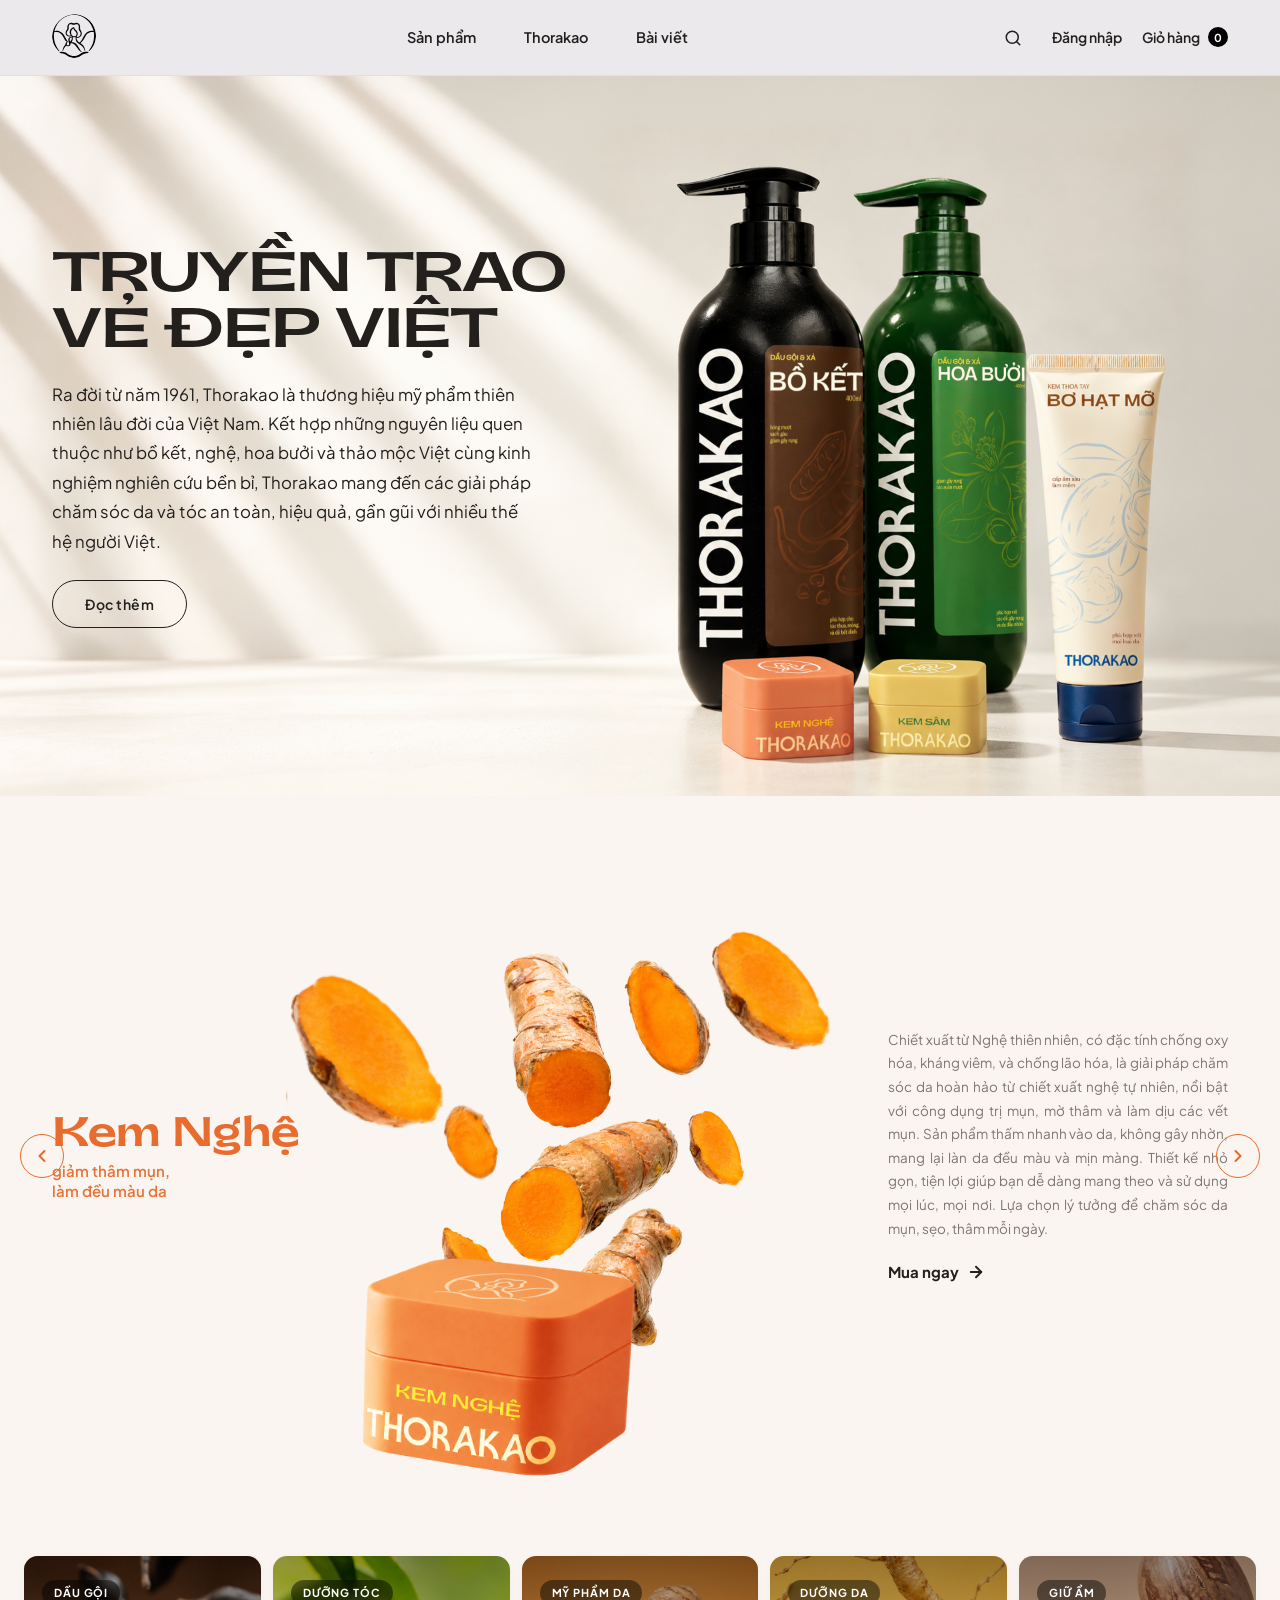
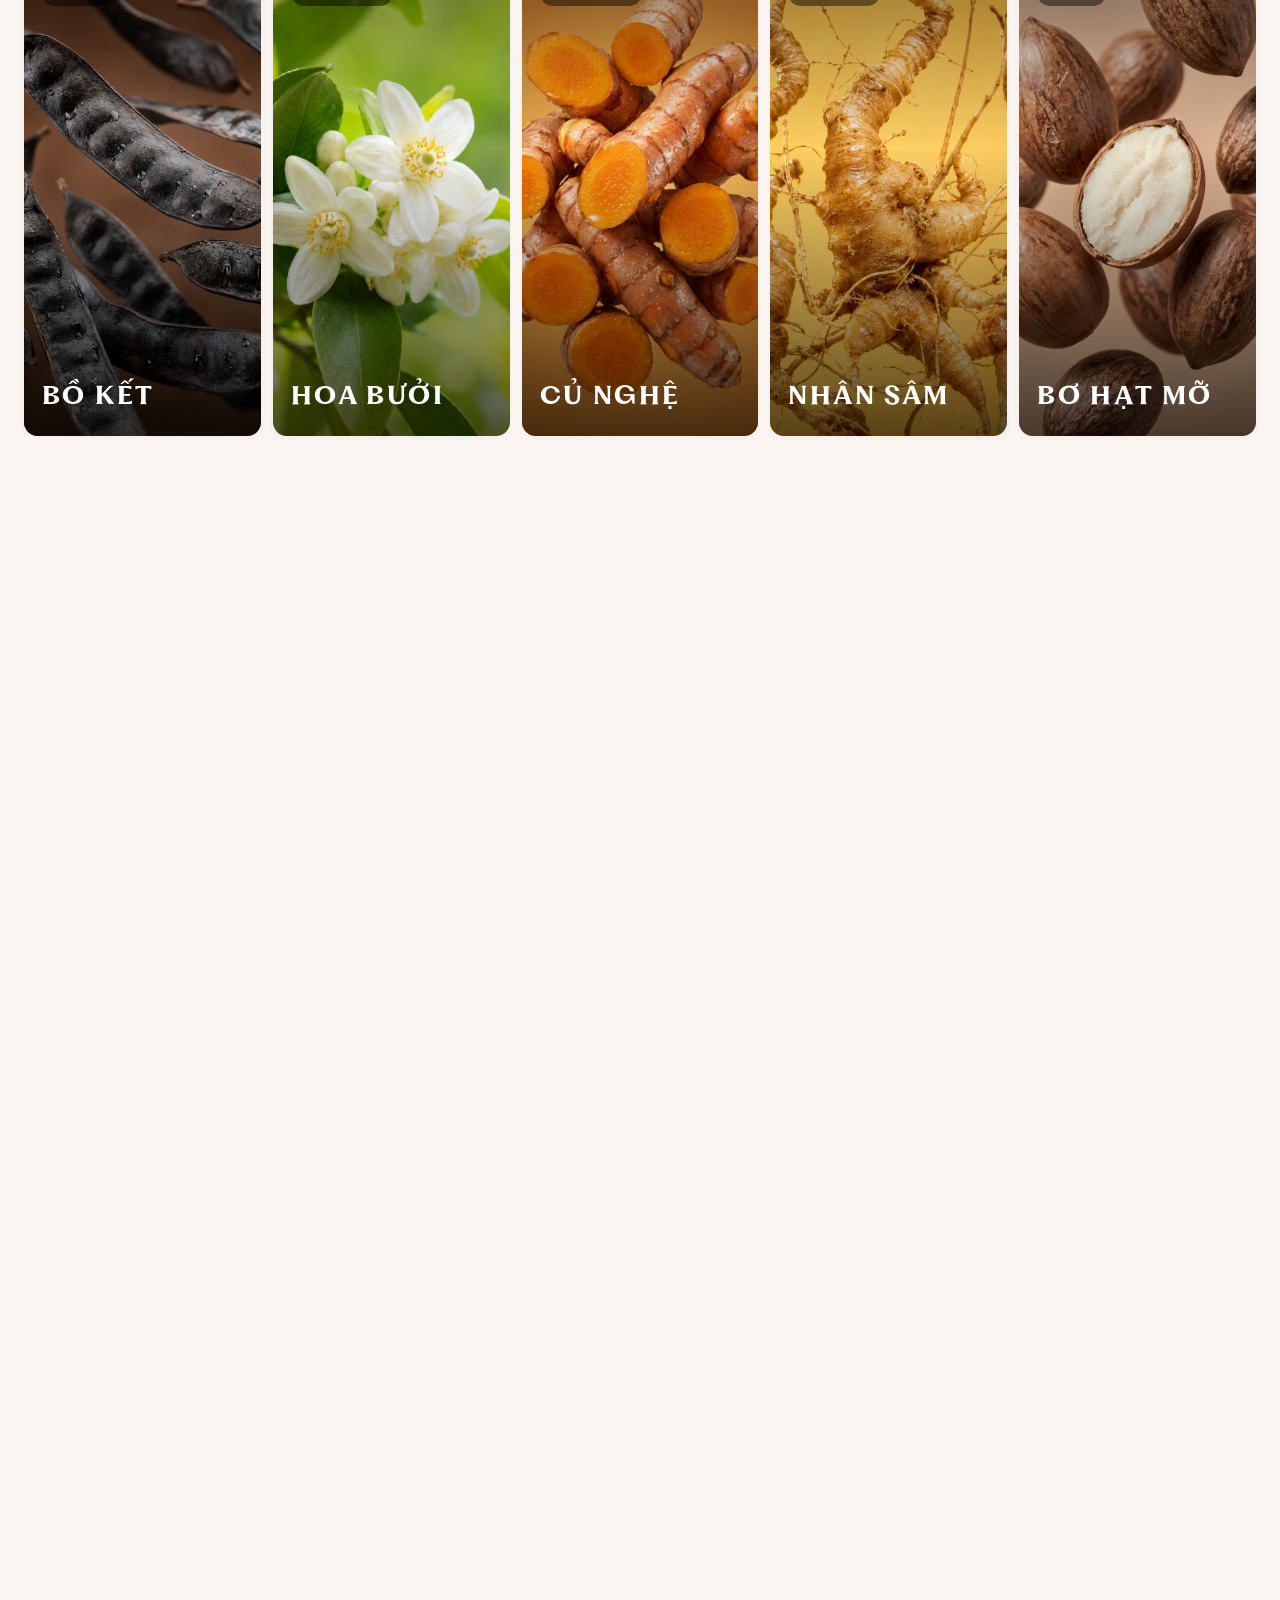
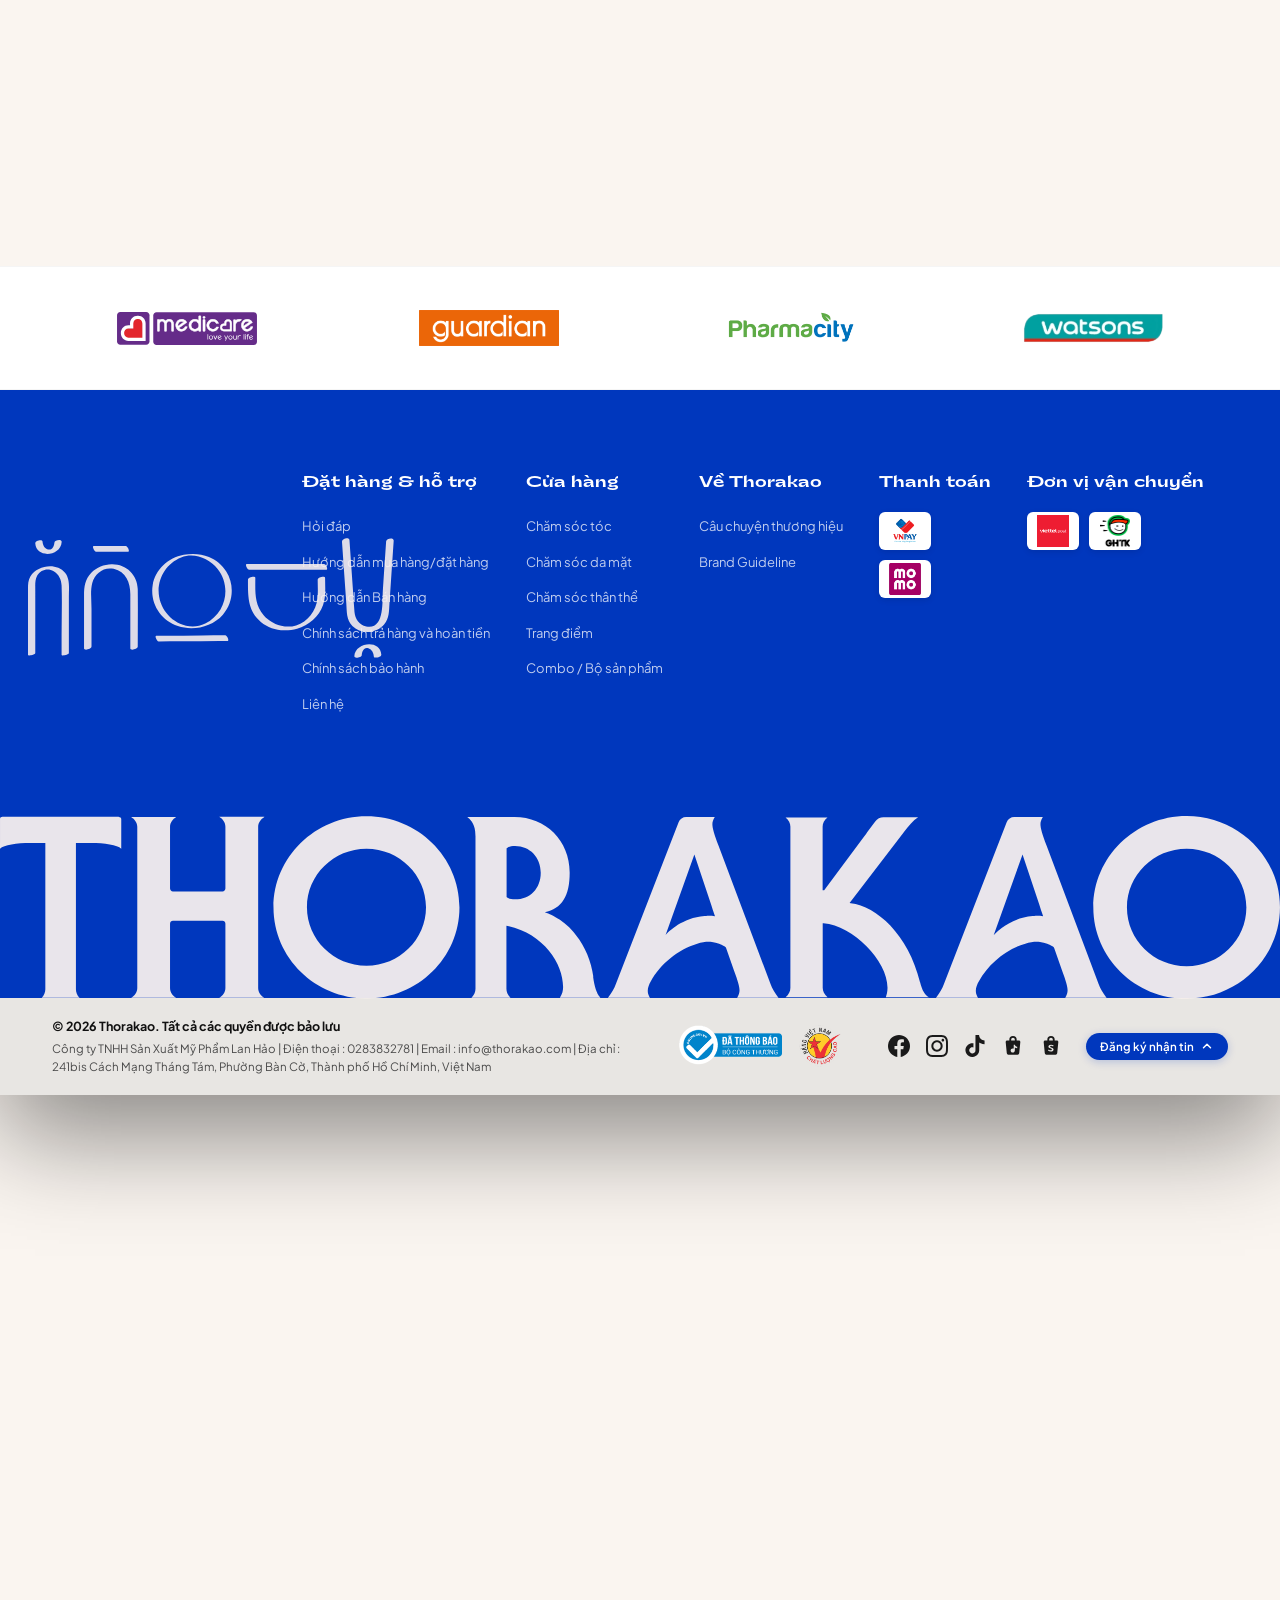
==== commit d018aaa5: "feat: complete homepage redesign, 3D floating composition, product detail page, custom fonts, and Ji" ====
--- a/index.html
+++ b/index.html
@@ -1,95 +1,138 @@
 <!DOCTYPE html>
 <html lang="vi">
+
 <head>
   <meta charset="UTF-8">
   <meta name="viewport" content="width=device-width, initial-scale=1.0">
-  <meta name="description" content="Thorakao - Truyền trao vẻ đẹp Việt. Mỹ phẩm thiên nhiên Việt Nam từ năm 1961 với thành phần chiết xuất từ nghệ, bưởi, bồ kết.">
+  <meta name="description"
+    content="Thorakao - Truyền trao vẻ đẹp Việt. Mỹ phẩm thiên nhiên Việt Nam từ năm 1961 với thành phần chiết xuất từ nghệ, bưởi, bồ kết.">
   <meta name="keywords" content="Thorakao, mỹ phẩm, kem nghệ, dầu gội bồ kết, chăm sóc da, thiên nhiên, Việt Nam">
   <title>Thorakao - Truyền Trao Vẻ Đẹp Việt</title>
   <link rel="stylesheet" href="css/style.css">
 </head>
+
 <body>
+
+  <!-- Page Content Wrapper for Jitter.video Reveal Curtain -->
+  <div class="page-content-wrapper">
 
   <!-- ========== HEADER ========== -->
   <header class="header" id="header">
     <div class="container header-container">
       <a href="index.html" class="header-logo" id="logo" aria-label="Trang chủ Thorakao">
-        <div class="img-placeholder logo-placeholder" data-label="Logo Thorakao">
-          <!-- <img src="images/logo.png" alt="Thorakao Logo"> -->
+        <div class="logo-circle">
+          <img src="images/Frame_10.svg" alt="Thorakao Logo">
         </div>
       </a>
+
+      <nav class="header-nav-pill" id="headerNav">
+        <a href="product.html" class="nav-pill-item">Sản phẩm</a>
+        <a href="#about" class="nav-pill-item">Thorakao</a>
+        <a href="#articles" class="nav-pill-item">Bài viết</a>
+      </nav>
+
+      <div class="header-actions">
+        <button class="search-btn" aria-label="Tìm kiếm" id="searchBtn">
+          <svg width="18" height="18" viewBox="0 0 24 24" fill="none" stroke="currentColor" stroke-width="2"
+            stroke-linecap="round" stroke-linejoin="round">
+            <circle cx="11" cy="11" r="8" />
+            <path d="M21 21l-4.35-4.35" />
+          </svg>
+        </button>
+        <a href="#" class="login-text" id="loginLink">Đăng nhập</a>
+        <a href="product.html" class="cart-pill-link" id="cartLink">
+          <span>Giỏ hàng</span>
+          <span class="cart-pill-count" id="cartCount">0</span>
+        </a>
+      </div>
 
       <button class="mobile-menu-btn" id="mobileMenuBtn" aria-label="Mở menu">
         <span></span>
         <span></span>
         <span></span>
       </button>
-
-      <nav class="header-nav" id="headerNav">
-        <a href="#products" class="active">Sản phẩm</a>
-        <a href="#about">Thorakao</a>
-        <a href="#articles">Bài viết</a>
-      </nav>
-
-      <div class="header-actions">
-        <button class="search-btn" aria-label="Tìm kiếm" id="searchBtn">
-          <svg width="18" height="18" viewBox="0 0 24 24" fill="none" stroke="currentColor" stroke-width="2" stroke-linecap="round" stroke-linejoin="round">
-            <circle cx="11" cy="11" r="8"/>
-            <path d="M21 21l-4.35-4.35"/>
-          </svg>
-        </button>
-        <a href="#" class="login-text" id="loginLink">Đăng nhập</a>
-        <a href="product.html" class="cart-link" id="cartLink">
-          <svg width="18" height="18" viewBox="0 0 24 24" fill="none" stroke="currentColor" stroke-width="2" stroke-linecap="round" stroke-linejoin="round">
-            <path d="M6 2L3 6v14a2 2 0 0 0 2 2h14a2 2 0 0 0 2-2V6l-3-4z"/>
-            <line x1="3" y1="6" x2="21" y2="6"/>
-            <path d="M16 10a4 4 0 0 1-8 0"/>
-          </svg>
-          <span>Giỏ hàng</span>
-          <span class="cart-count" id="cartCount">0</span>
-        </a>
-      </div>
     </div>
   </header>
 
-  <!-- ========== 1. HERO SECTION ========== -->
+  <!-- ========== 1. HERO SECTION (Full Background Image) ========== -->
   <section class="hero reveal" id="hero">
+    <div class="hero-bg-wrapper">
+      <img src="images/Frame_20198.png" alt="Thorakao - Truyền Trao Vẻ Đẹp Việt" class="hero-bg-img">
+    </div>
     <div class="container hero-container">
-      <div class="hero-text">
+      <div class="hero-text-content">
         <h1 class="hero-title fade-in-up">TRUYỀN TRAO<br>VẺ ĐẸP VIỆT</h1>
         <p class="hero-subtitle fade-in-up delay-2">
-          Thorakao tự hào là thương hiệu mỹ phẩm thiên nhiên Việt Nam từ năm 1961 với thành phần chiết xuất từ thiên nhiên như nghệ, bưởi, bồ kết lành tính, chăm sóc dịu nhẹ và gìn giữ nét đẹp thuần khiết cho phụ nữ Việt qua nhiều thế hệ.
+          Ra đời từ năm 1961, Thorakao là thương hiệu mỹ phẩm thiên nhiên lâu đời của Việt Nam. Kết hợp những nguyên
+          liệu quen thuộc như bồ kết, nghệ, hoa bưởi và thảo mộc Việt cùng kinh nghiệm nghiên cứu bền bỉ, Thorakao mang
+          đến các giải pháp chăm sóc da và tóc an toàn, hiệu quả, gần gũi với nhiều thế hệ người Việt.
         </p>
-      </div>
-      <div class="hero-image-wrapper">
-        <div class="img-placeholder hero-placeholder" data-label="Bộ sản phẩm Thorakao (Chai dầu gội Bồ Kết, Dầu gội Hoa Bưởi, Tuýp Dầu dừa & 2 hũ Kem Nghệ)">
-          <!-- <img src="images/hero-products.jpg" alt="Bộ sản phẩm Thorakao"> -->
-        </div>
-      </div>
-    </div>
-  </section>
-
-  <!-- ========== 2. KEM NGHỆ FEATURE SECTION ========== -->
+        <a href="#" class="btn-read-more fade-in-up delay-3">Đọc thêm</a>
+      </div>
+    </div>
+  </section>
+
+  <!-- ========== 2. KEM NGHỆ FEATURE SECTION (Floating 3D Composition) ========== -->
   <section class="kem-nghe-feature reveal" id="kemNgheFeature">
     <div class="container kem-nghe-container">
       <div class="kem-nghe-left">
-        <span class="badge-label">Kem Nghệ</span>
-        <p class="badge-sub">Chiết xuất nghệ tươi<br>Từ năm 1961</p>
-      </div>
-
-      <div class="kem-nghe-center">
-        <div class="img-placeholder kem-nghe-placeholder" data-label="Hũ Kem Nghệ Thorakao 3D & lát nghệ tươi xung quanh">
-          <!-- <img src="images/kem-nghe-featured.png" alt="Kem Nghệ Thorakao"> -->
+        <h2 class="kem-nghe-title">Kem Nghệ</h2>
+        <p class="kem-nghe-subtitle">giảm thâm mụn,<br>làm đều màu da</p>
+      </div>
+
+      <div class="kem-nghe-center-col">
+        <div class="kem-nghe-center-composition">
+          <!-- Main 3D Box with Yellow Swatch -->
+          <div class="kem-nghe-main-box">
+            <img src="images/ChatGPT_Image_Jul_15__2026__03_21_18_AM_1.png" alt="Kem Nghệ Thorakao"
+              class="img-box-swatch">
+          </div>
+
+          <!-- Floating Turmeric Root Left (Large) -->
+          <div class="floating-turmeric root-left">
+            <img src="images/ChatGPT_Image_Jul_15__2026__03_21_18_AM_2.png" alt="Củ nghệ tươi">
+          </div>
+          <!-- Floating Turmeric Root Bottom (Large) -->
+          <div class="floating-turmeric root-bottom">
+            <img src="images/ChatGPT_Image_Jul_15__2026__03_38_21_AM_1.png" alt="Lát nghệ tươi">
+          </div>
+
+          <!-- Floating Turmeric Slices Right (Large) -->
+          <div class="floating-turmeric slice-right">
+            <img src="images/ChatGPT_Image_Jul_15__2026__03_21_18_AM_2.png" alt="Lát nghệ">
+          </div>
         </div>
       </div>
 
       <div class="kem-nghe-right">
         <p class="kem-nghe-desc">
-          Kem nghệ Thorakao với thành phần tinh chiết từ củ nghệ thiên nhiên nguyên chất, kết hợp cùng vitamin E và các dưỡng chất lành tính giúp làm mờ vết thâm mụn, ngừa sẹo, tái tạo tế bào da mới và nuôi dưỡng làn da mịn màng, trắng hồng tự nhiên.
+          Chiết xuất từ Nghệ thiên nhiên, có đặc tính chống oxy hóa, kháng viêm, và chống lão hóa, là giải pháp chăm sóc
+          da hoàn hảo từ chiết xuất nghệ tự nhiên, nổi bật với công dụng trị mụn, mờ thâm và làm dịu các vết mụn. Sản
+          phẩm thấm nhanh vào da, không gây nhờn, mang lại làn da đều màu và mịn màng. Thiết kế nhỏ gọn, tiện lợi giúp
+          bạn dễ dàng mang theo và sử dụng mọi lúc, mọi nơi. Lựa chọn lý tưởng để chăm sóc da mụn, sẹo, thâm mỗi ngày.
         </p>
-        <a href="product.html?id=kem-nghe" class="btn-detail-link">Xem chi tiết &rarr;</a>
-      </div>
-    </div>
+        <a href="product.html?id=kem-nghe" class="kem-nghe-buy-link">
+          <span>Mua ngay</span>
+          <svg width="18" height="18" viewBox="0 0 24 24" fill="none" stroke="currentColor" stroke-width="2.5"
+            stroke-linecap="round" stroke-linejoin="round">
+            <line x1="5" y1="12" x2="19" y2="12"></line>
+            <polyline points="12 5 19 12 12 19"></polyline>
+          </svg>
+        </a>
+      </div>
+    </div>
+
+    <!-- Product Nav Arrows (positioned at screen edges) -->
+    <button class="kem-nghe-arrow-btn arrow-prev" aria-label="Sản phẩm trước" id="kemNghePrev">
+      <svg viewBox="0 0 24 24" fill="none" stroke="currentColor" stroke-width="2.5" stroke-linecap="round" stroke-linejoin="round">
+        <polyline points="15 18 9 12 15 6"></polyline>
+      </svg>
+    </button>
+    <button class="kem-nghe-arrow-btn arrow-next" aria-label="Sản phẩm tiếp" id="kemNgheNext">
+      <svg viewBox="0 0 24 24" fill="none" stroke="currentColor" stroke-width="2.5" stroke-linecap="round" stroke-linejoin="round">
+        <polyline points="9 6 15 12 9 18"></polyline>
+      </svg>
+    </button>
   </section>
 
   <!-- ========== 3. NGUYÊN LIỆU THIÊN NHIÊN (5 Vertical Ingredient Cards) ========== -->
@@ -97,59 +140,59 @@
     <div class="ingredients-container">
       <div class="ingredients-grid">
         <!-- 1. Bồ kết -->
-        <div class="ingredient-card" id="ing-boket">
+        <a href="product.html?id=bo-ket" class="ingredient-card" id="ing-boket">
           <div class="img-placeholder ing-placeholder" data-label="Bồ Kết">
-            <!-- <img src="images/ingredients/bo-ket.jpg" alt="Bồ Kết"> -->
+            <img src="images/category.png" alt="Bồ Kết">
           </div>
           <div class="ing-overlay">
             <span class="ing-tag">Dầu gội</span>
             <h3 class="ing-name">BỒ KẾT</h3>
           </div>
-        </div>
+        </a>
 
         <!-- 2. Hoa bưởi -->
-        <div class="ingredient-card" id="ing-hoabuoi">
+        <a href="product.html?id=hoa-buoi" class="ingredient-card" id="ing-hoabuoi">
           <div class="img-placeholder ing-placeholder" data-label="Hoa Bưởi">
-            <!-- <img src="images/ingredients/hoa-buoi.jpg" alt="Hoa Bưởi"> -->
+            <img src="images/category_2.png" alt="Hoa Bưởi">
           </div>
           <div class="ing-overlay">
             <span class="ing-tag">Dưỡng tóc</span>
             <h3 class="ing-name">HOA BƯỞI</h3>
           </div>
-        </div>
+        </a>
 
         <!-- 3. Củ nghệ -->
-        <div class="ingredient-card" id="ing-cunghie">
+        <a href="product.html?id=kem-nghe" class="ingredient-card" id="ing-cunghie">
           <div class="img-placeholder ing-placeholder" data-label="Củ Nghệ">
-            <!-- <img src="images/ingredients/cu-nghe.jpg" alt="Củ Nghệ"> -->
+            <img src="images/category_3.png" alt="Củ Nghệ">
           </div>
           <div class="ing-overlay">
             <span class="ing-tag">Mỹ phẩm da</span>
             <h3 class="ing-name">CỦ NGHỆ</h3>
           </div>
-        </div>
+        </a>
 
         <!-- 4. Nhân sâm -->
-        <div class="ingredient-card" id="ing-nhansam">
+        <a href="product.html?id=kem-sam" class="ingredient-card" id="ing-nhansam">
           <div class="img-placeholder ing-placeholder" data-label="Nhân Sâm">
-            <!-- <img src="images/ingredients/nhan-sam.jpg" alt="Nhân Sâm"> -->
+            <img src="images/category_4.png" alt="Nhân Sâm">
           </div>
           <div class="ing-overlay">
             <span class="ing-tag">Dưỡng da</span>
             <h3 class="ing-name">NHÂN SÂM</h3>
           </div>
-        </div>
+        </a>
 
         <!-- 5. Bơ hạt mỡ -->
-        <div class="ingredient-card" id="ing-bohatmo">
+        <a href="product.html?id=kem-thoa-tay" class="ingredient-card" id="ing-bohatmo">
           <div class="img-placeholder ing-placeholder" data-label="Bơ Hạt Mỡ">
-            <!-- <img src="images/ingredients/bo-hat-mo.jpg" alt="Bơ Hạt Mỡ"> -->
+            <img src="images/category_5.png" alt="Bơ Hạt Mỡ">
           </div>
           <div class="ing-overlay">
             <span class="ing-tag">Giữ ẩm</span>
             <h3 class="ing-name">BƠ HẠT MỠ</h3>
           </div>
-        </div>
+        </a>
       </div>
     </div>
   </section>
@@ -165,51 +208,76 @@
         <!-- Feature Image (Left) -->
         <div class="bestseller-featured-banner">
           <div class="img-placeholder featured-placeholder" data-label="Cô gái cầm hũ Kem Nghệ Thorakao">
-            <!-- <img src="images/bestsellers/featured-girl.jpg" alt="Kem Nghệ Thorakao"> -->
-          </div>
-        </div>
-
-        <!-- Product Cards (Right Grid) -->
-        <div class="bestseller-cards">
-          <!-- Item 1 -->
-          <a href="product.html?id=kem-nghe" class="product-mini-card">
-            <div class="img-placeholder mini-placeholder" data-label="Kem Nghệ Thorakao 7g/47g">
-              <!-- <img src="images/bestsellers/kem-nghe.jpg" alt="Kem Nghệ"> -->
-            </div>
-            <div class="mini-info">
-              <h4>Kem Nghệ</h4>
-              <p class="mini-price">47.000 đ</p>
-            </div>
-          </a>
-
-          <!-- Item 2 -->
-          <a href="product.html?id=sua-rua-mat" class="product-mini-card">
-            <div class="img-placeholder mini-placeholder" data-label="Sữa Rửa Mặt Hạt Nghệ">
-              <!-- <img src="images/bestsellers/sua-rua-mat.jpg" alt="Sữa Rửa Mặt"> -->
-            </div>
-            <div class="mini-info">
-              <h4>Sữa Rửa Mặt Hạt</h4>
-              <p class="mini-price">55.000 đ</p>
-            </div>
-          </a>
-
-          <!-- Item 3 -->
-          <a href="product.html?id=kem-duong-da" class="product-mini-card">
-            <div class="img-placeholder mini-placeholder" data-label="Kem Dưỡng Da Sâm Thorakao">
-              <!-- <img src="images/bestsellers/kem-sam.jpg" alt="Kem Sâm"> -->
-            </div>
-            <div class="mini-info">
-              <h4>Kem Dưỡng Sâm</h4>
-              <p class="mini-price">62.000 đ</p>
-            </div>
-          </a>
+            <img src="images/Woman_applying_cream_on_cheek_202607111609_1.png" alt="Cô gái dùng Kem Nghệ Thorakao">
+          </div>
+        </div>
+
+        <!-- Slider Carousel Viewport (Right) -->
+        <div class="bestseller-slider-viewport" id="bestsellerViewport">
+          <div class="bestseller-cards" id="bestsellerTrack">
+            <!-- Item 1: Kem Nghệ -->
+            <a href="product.html?id=kem-nghe" class="product-mini-card">
+              <div class="img-placeholder mini-placeholder" data-label="Kem Nghệ Thorakao">
+                <img src="images/Rectangle_4.png" alt="Kem Nghệ Thorakao">
+              </div>
+              <div class="mini-info">
+                <h4>Kem Nghệ</h4>
+                <p class="mini-price">47.000 đ</p>
+              </div>
+            </a>
+
+            <!-- Item 2: Kem Thoa Tay Bơ Hạt Mỡ -->
+            <a href="product.html?id=kem-thoa-tay" class="product-mini-card">
+              <div class="img-placeholder mini-placeholder" data-label="Kem Thoa Tay Bơ Hạt Mỡ">
+                <img src="images/Rectangle_4_2.png" alt="Kem Thoa Tay Bơ Hạt Mỡ">
+              </div>
+              <div class="mini-info">
+                <h4>Kem Thoa Tay Bơ Hạt Mỡ</h4>
+                <p class="mini-price">55.000 đ</p>
+              </div>
+            </a>
+
+            <!-- Item 3: Kem Sâm Dưỡng Da -->
+            <a href="product.html?id=kem-sam" class="product-mini-card">
+              <div class="img-placeholder mini-placeholder" data-label="Kem Dưỡng Da Sâm Thorakao">
+                <img src="images/Rectangle_4_3.png" alt="Kem Dưỡng Da Sâm">
+              </div>
+              <div class="mini-info">
+                <h4>Kem Dưỡng Sâm</h4>
+                <p class="mini-price">62.000 đ</p>
+              </div>
+            </a>
+
+            <!-- Item 4: Dầu Gội Bồ Kết -->
+            <a href="product.html?id=bo-ket" class="product-mini-card">
+              <div class="img-placeholder mini-placeholder" data-label="Dầu Gội Bồ Kết">
+                <img src="images/product-bo-ket.png" alt="Dầu Gội Bồ Kết">
+              </div>
+              <div class="mini-info">
+                <h4>Dầu Gội Bồ Kết</h4>
+                <p class="mini-price">68.000 đ</p>
+              </div>
+            </a>
+
+            <!-- Item 5: Dầu Gội Hoa Bưởi -->
+            <a href="product.html?id=hoa-buoi" class="product-mini-card">
+              <div class="img-placeholder mini-placeholder" data-label="Dầu Gội Hoa Bưởi">
+                <img src="images/product-hoa-buoi.png" alt="Dầu Gội Hoa Bưởi">
+              </div>
+              <div class="mini-info">
+                <h4>Dầu Gội Hoa Bưởi</h4>
+                <p class="mini-price">75.000 đ</p>
+              </div>
+            </a>
+          </div>
         </div>
       </div>
 
       <!-- Slider indicator -->
-      <div class="bestseller-indicator">
-        <div class="indicator-bar active"></div>
-        <div class="indicator-bar"></div>
+      <div class="bestseller-indicator" id="bestsellerIndicator">
+        <div class="indicator-bar active" data-index="0"></div>
+        <div class="indicator-bar" data-index="1"></div>
+        <div class="indicator-bar" data-index="2"></div>
       </div>
     </div>
   </section>
@@ -221,17 +289,18 @@
         <!-- Card 1: Kem nghệ chăm sóc da -->
         <div class="care-card">
           <div class="care-card-img">
-            <div class="img-placeholder care-placeholder" data-label="Hũ Kem Nghệ nền trời xanh và nghệ tươi">
-              <!-- <img src="images/routine-kem-nghe.jpg" alt="Kem nghệ chăm da"> -->
+            <div class="img-placeholder care-placeholder" data-label="Hũ Kem Nghệ nền trời xanh">
+              <img src="images/Rectangle_17.png" alt="Kem nghệ chu trình chăm da">
             </div>
           </div>
           <div class="care-card-content">
             <h3>Kem nghệ nên dùng khi nào trong chu trình chăm da?</h3>
             <a href="product.html?id=kem-nghe" class="btn-pill-action">
               <span>Tìm hiểu thêm</span>
-              <svg width="14" height="14" viewBox="0 0 24 24" fill="none" stroke="currentColor" stroke-width="2" stroke-linecap="round" stroke-linejoin="round">
-                <line x1="5" y1="12" x2="19" y2="12"/>
-                <polyline points="12 5 19 12 12 19"/>
+              <svg width="14" height="14" viewBox="0 0 24 24" fill="none" stroke="currentColor" stroke-width="2"
+                stroke-linecap="round" stroke-linejoin="round">
+                <line x1="5" y1="12" x2="19" y2="12" />
+                <polyline points="12 5 19 12 12 19" />
               </svg>
             </a>
           </div>
@@ -243,15 +312,16 @@
             <h3>Chăm sóc chắc khỏe từ thành phần bồ kết truyền thống</h3>
             <a href="product.html?id=bo-ket" class="btn-pill-action">
               <span>Tìm hiểu thêm</span>
-              <svg width="14" height="14" viewBox="0 0 24 24" fill="none" stroke="currentColor" stroke-width="2" stroke-linecap="round" stroke-linejoin="round">
-                <line x1="5" y1="12" x2="19" y2="12"/>
-                <polyline points="12 5 19 12 12 19"/>
+              <svg width="14" height="14" viewBox="0 0 24 24" fill="none" stroke="currentColor" stroke-width="2"
+                stroke-linecap="round" stroke-linejoin="round">
+                <line x1="5" y1="12" x2="19" y2="12" />
+                <polyline points="12 5 19 12 12 19" />
               </svg>
             </a>
           </div>
           <div class="care-card-img">
-            <div class="img-placeholder care-placeholder" data-label="Chai Dầu gội Bồ Kết trong túi lưới đan thủ công & trái bồ kết">
-              <!-- <img src="images/routine-bo-ket.jpg" alt="Dầu gội bồ kết"> -->
+            <div class="img-placeholder care-placeholder" data-label="Chai Dầu gội Bồ Kết trong túi lưới đan">
+              <img src="images/Rectangle_18.png" alt="Dầu gội bồ kết truyền thống">
             </div>
           </div>
         </div>
@@ -262,12 +332,13 @@
   <!-- ========== 6. HOÀN HẢO TỪ TỰ NHIÊN (Orange Turmeric Banner) ========== -->
   <section class="banner-turmeric reveal" id="perfectNature">
     <div class="banner-turmeric-bg">
-      <div class="img-placeholder banner-turmeric-placeholder" data-label="Banner củ nghệ tươi vàng 2 bên & nền cam ấm">
-        <!-- <img src="images/banner-turmeric.jpg" alt="Hoàn hảo từ tự nhiên"> -->
+      <div class="img-placeholder banner-turmeric-placeholder" data-label="Banner củ nghệ tươi">
+        <img src="images/Turmeric_roots_floating_composition_2K_202607150931__1__2.png" alt="Củ nghệ tươi Thorakao">
       </div>
       <div class="banner-turmeric-overlay">
         <h2>Hoàn hảo từ tự nhiên</h2>
-        <p>Mỗi lọ kem nghệ, mỗi nhánh bồ kết đều là cả tâm huyết của Thorakao nhằm mang trọn vẹn tinh hoa thảo mộc phương Đông đến cho người phụ nữ Việt.</p>
+        <p>Mỗi lọ kem nghệ, mỗi nhánh bồ kết đều là cả tâm huyết của Thorakao nhằm mang trọn vẹn tinh hoa thảo mộc
+          phương Đông đến cho người phụ nữ Việt.</p>
       </div>
     </div>
   </section>
@@ -277,7 +348,8 @@
     <div class="container founder-container">
       <div class="founder-quote-box">
         <blockquote>
-          “Luôn luôn cam kết mang tới những sản phẩm tốt nhất với chất lượng tuyệt hảo cùng những nguyên liệu thiên nhiên an toàn và lành tính”
+          “Luôn luôn cam kết mang tới những sản phẩm tốt nhất với chất lượng tuyệt hảo cùng những nguyên liệu thiên
+          nhiên an toàn và lành tính”
         </blockquote>
         <p class="founder-title">
           <strong>Người sáng lập Thorakao</strong><br>
@@ -286,8 +358,8 @@
       </div>
 
       <div class="founder-photo-box">
-        <div class="img-placeholder founder-placeholder" data-label="Chân dung người sáng lập Thorakao (Áo vest lịch sự, nụ cười đôn hậu)">
-          <!-- <img src="images/founder-portrait.png" alt="Người sáng lập Thorakao"> -->
+        <div class="img-placeholder founder-placeholder" data-label="Chân dung người sáng lập Thorakao">
+          <img src="images/172_1.png" alt="Ông Huỳnh Kỳ Trân - Người sáng lập Thorakao">
         </div>
       </div>
     </div>
@@ -299,7 +371,8 @@
       <div class="tiktok-header">
         <a href="https://www.tiktok.com" target="_blank" rel="noopener noreferrer" class="tiktok-handle-badge">
           <svg width="18" height="18" viewBox="0 0 24 24" fill="currentColor">
-            <path d="M19.59 6.69a4.83 4.83 0 0 1-3.77-4.25V2h-3.45v13.67a2.89 2.89 0 0 1-5.2 1.74 2.89 2.89 0 0 1 2.31-4.64c.298 0 .593.045.876.134V9.38a6.34 6.34 0 0 0-.876-.06 6.34 6.34 0 0 0-6.34 6.34 6.34 6.34 0 0 0 6.34 6.34 6.34 6.34 0 0 0 6.34-6.34V9.08a8.28 8.28 0 0 0 5.23 1.83v-3.46a4.85 4.85 0 0 1-1.46-.76z"/>
+            <path
+              d="M19.59 6.69a4.83 4.83 0 0 1-3.77-4.25V2h-3.45v13.67a2.89 2.89 0 0 1-5.2 1.74 2.89 2.89 0 0 1 2.31-4.64c.298 0 .593.045.876.134V9.38a6.34 6.34 0 0 0-.876-.06 6.34 6.34 0 0 0-6.34 6.34 6.34 6.34 0 0 0 6.34-6.34V9.08a8.28 8.28 0 0 0 5.23 1.83v-3.46a4.85 4.85 0 0 1-1.46-.76z" />
           </svg>
           <span>@mypham_thorakao</span>
         </a>
@@ -308,43 +381,43 @@
       <div class="reels-grid">
         <!-- Reel 1 -->
         <div class="reel-item">
-          <div class="img-placeholder reel-placeholder" data-label="Video 1: Nấu nước bồ kết truyền thống">
-            <!-- <img src="images/reels/reel-1.jpg" alt="Nấu bồ kết"> -->
+          <div class="img-placeholder reel-placeholder" data-label="Nấu nước bồ kết">
+            <img src="images/Rectangle_24.svg" alt="Nấu nước bồ kết">
           </div>
         </div>
 
         <!-- Reel 2 -->
         <div class="reel-item">
-          <div class="img-placeholder reel-placeholder" data-label="Video 2: Texture chất kem nghệ vàng mịn">
-            <!-- <img src="images/reels/reel-2.jpg" alt="Chất kem nghệ"> -->
+          <div class="img-placeholder reel-placeholder" data-label="Chất kem nghệ vàng mịn">
+            <img src="images/Rectangle_25.svg" alt="Chất kem nghệ">
           </div>
         </div>
 
         <!-- Reel 3 -->
         <div class="reel-item">
-          <div class="img-placeholder reel-placeholder" data-label="Video 3: Vòi nhấn dầu gội bồ kết đậm đặc">
-            <!-- <img src="images/reels/reel-3.jpg" alt="Dầu gội đậm đặc"> -->
+          <div class="img-placeholder reel-placeholder" data-label="Vòi nhấn dầu gội">
+            <img src="images/Rectangle_26.svg" alt="Dầu gội đậm đặc">
           </div>
         </div>
 
         <!-- Reel 4 -->
         <div class="reel-item">
-          <div class="img-placeholder reel-placeholder" data-label="Video 4: Bộ đôi Dầu gội & Dầu xả">
-            <!-- <img src="images/reels/reel-4.jpg" alt="Bộ đôi chăm sóc tóc"> -->
+          <div class="img-placeholder reel-placeholder" data-label="Bộ đôi Dầu gội & Dầu xả">
+            <img src="images/Rectangle_27.svg" alt="Bộ đôi chăm sóc tóc">
           </div>
         </div>
 
         <!-- Reel 5 -->
         <div class="reel-item">
-          <div class="img-placeholder reel-placeholder" data-label="Video 5: Hũ kem nghệ nắp vàng mở nắp">
-            <!-- <img src="images/reels/reel-5.jpg" alt="Hũ kem nghệ"> -->
+          <div class="img-placeholder reel-placeholder" data-label="Hũ kem nghệ mở nắp">
+            <img src="images/Rectangle_28.svg" alt="Hũ kem nghệ">
           </div>
         </div>
 
         <!-- Reel 6 -->
         <div class="reel-item">
-          <div class="img-placeholder reel-placeholder" data-label="Video 6: Chi tiết nắp hũ dập nổi Thorakao">
-            <!-- <img src="images/reels/reel-6.jpg" alt="Chi tiết nắp hũ"> -->
+          <div class="img-placeholder reel-placeholder" data-label="Chi tiết nắp hũ">
+            <img src="images/Rectangle_29.svg" alt="Chi tiết nắp hũ">
           </div>
         </div>
       </div>
@@ -356,115 +429,196 @@
     <div class="container partners-container">
       <div class="partner-logo-item">
         <div class="img-placeholder partner-placeholder" data-label="medicare">
-          <!-- <img src="images/partners/medicare.png" alt="Medicare"> -->
+          <img src="images/medicare-logo-01_1.svg" alt="Medicare">
         </div>
       </div>
       <div class="partner-logo-item">
         <div class="img-placeholder partner-placeholder" data-label="guardian">
-          <!-- <img src="images/partners/guardian.png" alt="Guardian"> -->
+          <img src="images/guardian-seeklogo_1.png" alt="Guardian">
         </div>
       </div>
       <div class="partner-logo-item">
         <div class="img-placeholder partner-placeholder" data-label="Pharmacity">
-          <!-- <img src="images/partners/pharmacity.png" alt="Pharmacity"> -->
+          <img src="images/pharmacity-seeklogo_1.png" alt="Pharmacity">
         </div>
       </div>
       <div class="partner-logo-item">
         <div class="img-placeholder partner-placeholder" data-label="watsons">
-          <!-- <img src="images/partners/watsons.png" alt="Watsons"> -->
-        </div>
-      </div>
-    </div>
-  </section>
-
-  <!-- ========== 10. BLUE FOOTER ========== -->
-  <footer class="footer-blue" id="footer">
+          <img src="images/17433221_logo-watsons-250x250_1.png" alt="Watsons">
+        </div>
+      </div>
+    </div>
+  </section>
+
+  <!-- ========== 10. ROYAL BLUE MAIN FOOTER (Ảnh 1) ========== -->
+  <footer class="footer-royal-blue" id="footer">
     <div class="container">
-      <!-- Top Title & Newsletter -->
-      <div class="footer-top">
-        <h2 class="footer-headline">TRAO TRUYỀN<br>VẺ ĐẸP VIỆT</h2>
-        <div class="footer-newsletter">
-          <input type="email" placeholder="Nhập email của bạn để nhận thông tin ưu đãi..." id="newsletterEmail" aria-label="Email nhận tin">
-          <button type="button" class="btn-newsletter" aria-label="Gửi email">
-            <svg width="20" height="20" viewBox="0 0 24 24" fill="none" stroke="currentColor" stroke-width="2" stroke-linecap="round" stroke-linejoin="round">
-              <line x1="5" y1="12" x2="19" y2="12"/>
-              <polyline points="12 5 19 12 12 19"/>
+      <!-- Main Columns Grid -->
+      <div class="footer-columns-wrapper">
+        <!-- Left Symbol Column -->
+        <div class="footer-symbols-col">
+          <img src="images/Group.svg" alt="ñ" class="symbol-svg">
+          <img src="images/Group_2.svg" alt="Ñ" class="symbol-svg">
+          <img src="images/Group_3.svg" alt="○" class="symbol-svg">
+          <img src="images/Group_4.svg" alt="_" class="symbol-svg">
+          <img src="images/Group_5.svg" alt="∪" class="symbol-svg">
+        </div>
+
+        <!-- 5 Nav Columns -->
+        <div class="footer-nav-grid">
+          <!-- Col 1 -->
+          <div class="footer-link-col">
+            <h4>Đặt hàng & hỗ trợ</h4>
+            <ul>
+              <li><a href="#">Hỏi đáp</a></li>
+              <li><a href="#">Hướng dẫn mua hàng/đặt hàng</a></li>
+              <li><a href="#">Hướng dẫn Bán hàng</a></li>
+              <li><a href="#">Chính sách trả hàng và hoàn tiền</a></li>
+              <li><a href="#">Chính sách bảo hành</a></li>
+              <li><a href="#">Liên hệ</a></li>
+            </ul>
+          </div>
+
+          <!-- Col 2 -->
+          <div class="footer-link-col">
+            <h4>Cửa hàng</h4>
+            <ul>
+              <li><a href="#">Chăm sóc tóc</a></li>
+              <li><a href="#">Chăm sóc da mặt</a></li>
+              <li><a href="#">Chăm sóc thân thể</a></li>
+              <li><a href="#">Trang điểm</a></li>
+              <li><a href="#">Combo / Bộ sản phẩm</a></li>
+            </ul>
+          </div>
+
+          <!-- Col 3 -->
+          <div class="footer-link-col">
+            <h4>Về Thorakao</h4>
+            <ul>
+              <li><a href="#">Câu chuyện thương hiệu</a></li>
+              <li><a href="#">Brand Guideline</a></li>
+            </ul>
+          </div>
+
+          <!-- Col 4: Thanh toán -->
+          <div class="footer-link-col">
+            <h4>Thanh toán</h4>
+            <div class="footer-partner-badge-list">
+              <div class="partner-badge-card">
+                <img src="images/vnpay-logo-vinadesign-25-12-57-55_1.png" alt="VNPAY">
+              </div>
+              <div class="partner-badge-card">
+                <img src="images/Logo-MoMo-Square_1.png" alt="MoMo">
+              </div>
+            </div>
+          </div>
+
+          <!-- Col 5: Đơn vị vận chuyển -->
+          <div class="footer-link-col">
+            <h4>Đơn vị vận chuyển</h4>
+            <div class="footer-partner-badge-list">
+              <div class="partner-badge-card">
+                <img src="images/Logo-Viettel-Post-Red_1.png" alt="Viettel Post">
+              </div>
+              <div class="partner-badge-card">
+                <img src="images/Logo-GHTK-V_1.png" alt="GHTK">
+              </div>
+            </div>
+          </div>
+        </div>
+      </div>
+    </div>
+
+    <!-- Giant Brand Typography Logo (Full-Bleed 100% Width) -->
+    <div class="footer-giant-logo-container">
+      <img src="images/Frame_168.svg" alt="THORAKAO" class="giant-brand-vector">
+    </div>
+
+    <!-- Bottom Bar (Full-Bleed Light Grey Background, Centered Container) -->
+    <div class="footer-bottom-info-bar">
+      <div class="container footer-bottom-container">
+        <div class="footer-legal-text">
+          <p class="copyright-year">© 2026 Thorakao. Tất cả các quyền được bảo lưu</p>
+          <p class="company-address">Công ty TNHH Sản Xuất Mỹ Phẩm Lan Hảo | Điện thoại : 0283832781 | Email : info@thorakao.com | Địa chỉ : 241bis Cách Mạng Tháng Tám, Phường Bàn Cờ, Thành phố Hồ Chí Minh, Việt Nam</p>
+        </div>
+
+        <div class="footer-gov-certifications">
+          <img src="images/website-thong-bao-voi-bo-cong-thuong_1.png" alt="Đã Thông Báo Bộ Công Thương" class="bct-badge-img">
+          <img src="images/logo-hang-viet-nam-chat-luong-cao-vector-15-480x480_1.png" alt="Hàng Việt Nam Chất Lượng Cao" class="hvnclc-badge-img">
+        </div>
+
+        <div class="footer-social-media-icons">
+          <!-- 1. Facebook -->
+          <a href="https://www.facebook.com" target="_blank" rel="noopener noreferrer" class="social-icon-link social-fb" aria-label="Facebook">
+            <svg width="22" height="22" viewBox="0 0 24 24" fill="currentColor">
+              <path d="M24 12.073c0-6.627-5.373-12-12-12s-12 5.373-12 12c0 5.99 4.388 10.954 10.125 11.854v-8.385H7.078v-3.47h3.047V9.43c0-3.007 1.792-4.669 4.533-4.669 1.312 0 2.686.235 2.686.235v2.953H15.83c-1.491 0-1.956.925-1.956 1.874v2.25h3.328l-.532 3.47h-2.796v8.385C19.612 23.027 24 18.062 24 12.073z"/>
+            </svg>
+          </a>
+
+          <!-- 2. Instagram -->
+          <a href="https://www.instagram.com" target="_blank" rel="noopener noreferrer" class="social-icon-link social-ig" aria-label="Instagram">
+            <svg width="22" height="22" viewBox="0 0 24 24" fill="currentColor">
+              <path d="M12 2.163c3.204 0 3.584.012 4.85.07 3.252.148 4.771 1.691 4.919 4.919.058 1.265.069 1.645.069 4.849 0 3.205-.012 3.584-.069 4.849-.149 3.225-1.664 4.771-4.919 4.919-1.266.058-1.644.07-4.85.07-3.204 0-3.584-.012-4.849-.07-3.26-.149-4.771-1.699-4.919-4.92-.058-1.265-.07-1.644-.07-4.849 0-3.204.013-3.583.07-4.849.149-3.227 1.664-4.771 4.919-4.919 1.266-.057 1.645-.069 4.849-.069zm0-2.163c-3.259 0-3.667.014-4.947.072-4.358.2-6.78 2.618-6.98 6.98-.059 1.281-.073 1.689-.073 4.948 0 3.259.014 3.668.072 4.948.2 4.358 2.618 6.78 6.98 6.98 1.281.058 1.689.072 4.948.072 3.259 0 3.668-.014 4.948-.072 4.354-.2 6.782-2.618 6.979-6.98.059-1.28.073-1.689.073-4.948 0-3.259-.014-3.667-.072-4.947-.196-4.354-2.617-6.78-6.979-6.98-1.281-.059-1.69-.073-4.949-.073zm0 5.838c-3.403 0-6.162 2.759-6.162 6.162s2.759 6.163 6.162 6.163 6.162-2.759 6.162-6.163c0-3.403-2.759-6.162-6.162-6.162zm0 10.162c-2.209 0-4-1.79-4-4 0-2.209 1.791-4 4-4s4 1.791 4 4c0 2.21-1.791 4-4 4zm6.406-11.845c-.796 0-1.441.645-1.441 1.44s.645 1.44 1.441 1.44c.795 0 1.439-.645 1.439-1.44s-.644-1.44-1.439-1.44z"/>
+            </svg>
+          </a>
+
+          <!-- 3. TikTok -->
+          <a href="https://www.tiktok.com" target="_blank" rel="noopener noreferrer" class="social-icon-link social-tiktok" aria-label="TikTok">
+            <svg width="22" height="22" viewBox="0 0 24 24" fill="currentColor">
+              <path d="M12.525.02c1.31-.02 2.61-.01 3.91-.02.08 1.53.63 3.09 1.75 4.17 1.12 1.11 2.7 1.62 4.24 1.79v4.03c-1.44-.05-2.89-.35-4.2-.97-.57-.26-1.1-.59-1.62-.93-.01 2.92.01 5.84-.02 8.75-.08 1.4-.54 2.79-1.35 3.94-1.31 1.92-3.58 3.17-5.91 3.21-1.43.08-2.86-.31-4.08-1.03-2.02-1.19-3.44-3.37-3.65-5.71-.02-.5-.03-1-.01-1.49.18-1.9 1.12-3.72 2.58-4.96 1.66-1.44 3.98-2.13 6.15-1.72.02 1.48-.04 2.96-.04 4.44-.99-.32-2.15-.23-3.02.37-.63.41-1.11 1.04-1.36 1.75-.21.51-.24 1.07-.14 1.61.24 1.64 1.82 3.02 3.5 2.87 1.12-.01 2.19-.66 2.77-1.61.19-.33.4-.67.41-1.06.1-1.79.06-3.57.07-5.36.01-4.03-.01-8.05.02-12.07z"/>
+            </svg>
+          </a>
+
+          <!-- 4. TikTok Shop -->
+          <a href="https://www.tiktok.com" target="_blank" rel="noopener noreferrer" class="social-icon-link social-tiktok-shop" aria-label="TikTok Shop">
+            <svg width="22" height="22" viewBox="0 0 24 24" fill="currentColor">
+              <path fill-rule="evenodd" clip-rule="evenodd" d="M8 6V5a4 4 0 0 1 8 0v1h2.5A1.5 1.5 0 0 1 20 7.5l-1.2 12.2c-.1.9-.8 1.8-1.8 1.8H7c-1 0-1.7-.9-1.8-1.8L4 7.5A1.5 1.5 0 0 1 5.5 6H8zm2-1a2 2 0 1 1 4 0v1h-4V5zm2.8 6.2v3.6c-.3-.1-.7-.2-1.1-.2-1.3 0-2.3 1-2.3 2.3s1 2.3 2.3 2.3 2.3-1 2.3-2.3v-3.2c.8.5 1.7.8 2.6.8v-1.6c-.8 0-1.6-.4-2.1-1.1-.2-.3-.4-.7-.5-1.1h-1.2z"/>
+            </svg>
+          </a>
+
+          <!-- 5. Shopee -->
+          <a href="https://shopee.vn" target="_blank" rel="noopener noreferrer" class="social-icon-link social-shopee" aria-label="Shopee">
+            <svg width="22" height="22" viewBox="0 0 24 24" fill="currentColor">
+              <path fill-rule="evenodd" clip-rule="evenodd" d="M8 6V5a4 4 0 0 1 8 0v1h2.5A1.5 1.5 0 0 1 20 7.5l-1.2 12.2c-.1.9-.8 1.8-1.8 1.8H7c-1 0-1.7-.9-1.8-1.8L4 7.5A1.5 1.5 0 0 1 5.5 6H8zm2-1a2 2 0 1 1 4 0v1h-4V5zm2 5.5c-1.8 0-2.8.9-2.8 2.1 0 2.2 3.8 1.8 3.8 3.3 0 .5-.5.8-1.2.8-.9 0-1.8-.4-2.4-1l-.7 1.2c.8.8 2 1.2 3.1 1.2 1.9 0 3-.9 3-2.3 0-2.4-3.8-2-3.8-3.3 0-.4.4-.7 1.1-.7.7 0 1.5.3 2.1.8l.7-1.1c-.8-.6-1.8-.9-2.9-.9z"/>
+            </svg>
+          </a>
+
+          <!-- Newsletter Pull Trigger Button -->
+          <button type="button" class="newsletter-pull-trigger" id="openNewsletterBtn" title="Kéo lên xem Đăng ký nhận tin">
+            <span>Đăng ký nhận tin</span>
+            <svg width="14" height="14" viewBox="0 0 24 24" fill="none" stroke="currentColor" stroke-width="2.5" stroke-linecap="round" stroke-linejoin="round">
+              <polyline points="18 15 12 9 6 15"/>
             </svg>
           </button>
         </div>
       </div>
-
-      <!-- Symbols Row -->
-      <div class="footer-symbols">
-        <span>ñ</span>
-        <span>Ñ</span>
-        <span>○</span>
-        <span>○</span>
-        <span>∪</span>
-      </div>
-
-      <!-- Footer Columns -->
-      <div class="footer-columns">
-        <div class="footer-col">
-          <h4>Về Thorakao</h4>
-          <ul>
-            <li><a href="#">Lịch sử thương hiệu</a></li>
-            <li><a href="#">Thành phần thiên nhiên</a></li>
-            <li><a href="#">Quy trình sản xuất</a></li>
-            <li><a href="#">Hệ thống phân phối</a></li>
-          </ul>
-        </div>
-
-        <div class="footer-col">
-          <h4>Chăm sóc khách hàng</h4>
-          <ul>
-            <li><a href="#">Hướng dẫn mua hàng</a></li>
-            <li><a href="#">Chính sách đổi trả</a></li>
-            <li><a href="#">Chính sách bảo mật</a></li>
-            <li><a href="#">Câu hỏi thường gặp</a></li>
-          </ul>
-        </div>
-
-        <div class="footer-col">
-          <h4>Liên hệ</h4>
-          <p>241Bis Cách Mạng Tháng 8, P.4, Q.3, TP.HCM</p>
-          <p>Hotline: (028) 3832 7381</p>
-          <p>Email: info@thorakao.com</p>
-        </div>
-
-        <div class="footer-col">
-          <h4>Thanh toán & Chứng nhận</h4>
-          <div class="payment-badges">
-            <span class="badge-tag">MoMo</span>
-            <span class="badge-tag">VNPAY</span>
-            <span class="badge-tag">VISA</span>
-            <span class="badge-tag">COD</span>
-          </div>
-          <div class="cert-badges">
-            <span class="badge-cert">Hàng VNCLC</span>
-            <span class="badge-cert">Bộ Công Thương</span>
-          </div>
-        </div>
-      </div>
-
-      <!-- Giant Brand Typography -->
-      <div class="footer-giant-brand">
-        THORAKAO
-      </div>
-
-      <!-- Bottom Bar -->
-      <div class="footer-bottom-bar">
-        <p class="copyright">© 2024 Thorakao. All rights reserved. GPKD số 0300452368 cấp ngày 15/09/1997 tại TP.HCM</p>
-        <div class="social-links">
-          <a href="#" aria-label="Facebook">FB</a>
-          <a href="#" aria-label="Instagram">IG</a>
-          <a href="#" aria-label="TikTok">TT</a>
-          <a href="#" aria-label="Shopee">SHP</a>
-        </div>
-      </div>
     </div>
   </footer>
+
+  </div> <!-- End .page-content-wrapper -->
+
+  <!-- ========== FIXED REVEAL FOOTER BACKDROP (Ảnh 2 - Jitter.video Parallax Style) ========== -->
+  <div class="footer-reveal-backdrop" id="newsletterCurtain">
+    <div class="container curtain-content">
+      <!-- Dòng text đưa lên trên cùng -->
+      <p class="curtain-email-subtext">Đăng ký để nhận thông tin khuyến mãi sớm nhất từ Thorakao</p>
+
+      <h2 class="curtain-top-heading">TRAO TRUYỀN</h2>
+
+      <div class="curtain-email-center-pill">
+        <input type="email" placeholder="Nhập địa chỉ email" id="curtainEmailInput" aria-label="Email nhận tin">
+        <button type="button" class="btn-curtain-email-arrow" aria-label="Gửi email">
+          <svg width="20" height="20" viewBox="0 0 24 24" fill="none" stroke="currentColor" stroke-width="2.5" stroke-linecap="round" stroke-linejoin="round">
+            <polyline points="9 18 15 12 9 6" />
+          </svg>
+        </button>
+      </div>
+
+      <h2 class="curtain-top-heading">VẺ ĐẸP VIỆT</h2>
+    </div>
+  </div>
 
   <script src="js/main.js"></script>
 </body>
-</html>
+
+</html>
--- a/css/style.css
+++ b/css/style.css
@@ -2,6 +2,9 @@
    THORAKAO WEBSITE - Master Stylesheet
    Thiết kế chuẩn 1:1 theo Figma Design
    ======================================== */
+
+/* Local Custom Fonts */
+@import url('fonts.css');
 
 /* Google Fonts */
 @import url('https://fonts.googleapis.com/css2?family=Playfair+Display:ital,wght@0,400;0,500;0,600;0,700;0,800;0,900;1,400;1,600;1,700&family=Plus+Jakarta+Sans:wght@300;400;500;600;700;800&display=swap');
@@ -20,7 +23,7 @@
   --footer-blue: #003FB9;
   --footer-blue-dark: #003194;
   --white: #FFFFFF;
-  --border-subtle: #E8DC handle;
+  --border-subtle: #E8DCC8;
   --border-light: rgba(0, 0, 0, 0.08);
   --shadow-sm: 0 2px 8px rgba(0, 0, 0, 0.04);
   --shadow-md: 0 8px 24px rgba(0, 0, 0, 0.07);
@@ -32,7 +35,10 @@
   --radius-xl: 28px;
   --radius-pill: 999px;
   --transition: all 0.3s cubic-bezier(0.25, 0.8, 0.25, 1);
-  --font-serif: 'Playfair Display', Georgia, serif;
+  --font-serif: 'PP Fragment Glare', 'PP Fragment', 'Playfair Display', Georgia, serif;
+  --font-display: 'PP Gatwick', 'PP Fragment Glare', 'Playfair Display', Georgia, serif;
+  --font-fragment: 'PP Fragment Glare', 'PP Fragment', 'Playfair Display', Georgia, serif;
+  --font-gatwick: 'PP Gatwick', sans-serif;
   --font-sans: 'Plus Jakarta Sans', -apple-system, BlinkMacSystemFont, sans-serif;
   --container-width: 1240px;
   --header-height: 76px;
@@ -285,25 +291,65 @@
 }
 
 /* =============================================
-   1. HERO SECTION
+   1. HERO SECTION (Full Uncropped 16:9 Banner)
    ============================================= */
 .hero {
+  position: relative;
+  width: 100%;
+  aspect-ratio: 16 / 9;
+  min-height: 560px;
+  max-height: 960px;
   margin-top: var(--header-height);
-  padding: 60px 0 80px;
+  overflow: hidden;
+  background: #FAF5F0;
+  display: flex;
+  align-items: center;
+}
+
+.hero-bg-wrapper {
+  position: absolute;
+  top: 0;
+  left: 0;
+  width: 100%;
+  height: 100%;
+  z-index: 1;
+}
+
+.hero-bg-img {
+  width: 100%;
+  height: 100%;
+  object-fit: cover;
+  object-position: center;
+  display: block;
 }
 
 .hero-container {
-  display: grid;
-  grid-template-columns: 1.05fr 1.15fr;
-  gap: 64px;
-  align-items: center;
+  position: absolute;
+  top: 0;
+  left: 0;
+  right: 0;
+  bottom: 0;
+  z-index: 2;
+  width: 100%;
+  max-width: var(--container-width);
+  margin: 0 auto;
+  padding: 0 32px;
+  display: flex;
+  align-items: center;
+}
+
+.hero-text-content {
+  max-width: 588px;
 }
 
 .hero-title {
-  font-family: var(--font-serif);
-  font-size: 4.6rem;
-  font-weight: 700;
-  line-height: 1.08;
+  font-family: var(--font-gatwick), var(--font-display);
+  width: 588px;
+  max-width: 100%;
+  height: 112px;
+  font-size: 3.25rem;
+  font-weight: 600;
+  line-height: 56px;
   letter-spacing: -0.02em;
   color: var(--text-dark);
   margin-bottom: 24px;
@@ -311,91 +357,223 @@
 
 .hero-subtitle {
   font-size: 1.05rem;
-  color: var(--text-muted);
+  color: var(--text-dark);
   line-height: 1.75;
-  max-width: 460px;
-}
-
-.hero-image-wrapper {
-  height: 540px;
-  border-radius: var(--radius-xl);
-  overflow: hidden;
-  box-shadow: var(--shadow-md);
-}
-
-.hero-placeholder {
-  border-radius: var(--radius-xl);
-  min-height: 100%;
+  max-width: 480px;
+  opacity: 0.9;
+}
+
+.btn-read-more {
+  display: inline-block;
+  margin-top: 24px;
+  padding: 12px 32px;
+  font-size: 14px;
+  font-weight: 600;
+  letter-spacing: 0.04em;
+  color: var(--text-dark);
+  border: 1.5px solid var(--text-dark);
+  border-radius: 50px;
+  background: transparent;
+  transition: all 0.3s ease;
+}
+
+.btn-read-more:hover {
+  background: var(--text-dark);
+  color: #fff;
 }
 
 /* =============================================
-   2. KEM NGHỆ FEATURE SECTION
+   2. KEM NGHỆ FEATURE SECTION (Floating 3D Composition)
    ============================================= */
 .kem-nghe-feature {
   padding: 80px 0;
   position: relative;
+  overflow: hidden;
+  background: #FAF5F0;
 }
 
 .kem-nghe-container {
   display: grid;
-  grid-template-columns: 220px 1fr 340px;
-  gap: 40px;
-  align-items: center;
-}
-
-.kem-nghe-left .badge-label {
-  display: inline-block;
-  font-family: var(--font-serif);
-  font-size: 2rem;
+  grid-template-columns: 240px 1fr 340px;
+  gap: 36px;
+  align-items: center;
+  position: relative;
+}
+
+/* Center column: stack composition + arrows */
+.kem-nghe-center-col {
+  display: flex;
+  flex-direction: column;
+  align-items: center;
+}
+
+.kem-nghe-left {
+  display: flex;
+  flex-direction: column;
+  gap: 8px;
+}
+
+.kem-nghe-title {
+  font-family: var(--font-gatwick), var(--font-display);
+  font-size: 2.4rem;
   font-weight: 700;
-  color: var(--accent-orange);
-  margin-bottom: 8px;
-}
-
-.kem-nghe-left .badge-sub {
-  font-size: 13px;
-  color: var(--text-light);
-  line-height: 1.5;
-  text-transform: uppercase;
-  letter-spacing: 0.08em;
-}
-
-.kem-nghe-center {
-  height: 440px;
-  border-radius: var(--radius-lg);
-  overflow: hidden;
+  color: #E86C2E;
+  line-height: 1.1;
+  letter-spacing: -0.01em;
+  white-space: nowrap;
+}
+
+.kem-nghe-subtitle {
+  font-size: 15px;
+  font-weight: 600;
+  color: #E86C2E;
+  line-height: 1.35;
+  opacity: 0.95;
+}
+
+/* Center Large Floating 3D Composition */
+.kem-nghe-center-composition {
   position: relative;
-}
-
-.kem-nghe-placeholder {
-  border-radius: var(--radius-lg);
-  min-height: 100%;
+  width: 100%;
+  max-width: 680px;
+  height: 560px;
+  margin: 0 auto;
+  display: flex;
+  align-items: center;
+  justify-content: center;
+}
+
+.kem-nghe-main-box {
+  width: 95%;
+  height: 95%;
+  position: relative;
+  z-index: 2;
+  display: flex;
+  align-items: center;
+  justify-content: center;
+  transition: transform 0.4s ease;
+}
+
+.kem-nghe-main-box .img-box-swatch {
+  max-width: 100%;
+  max-height: 100%;
+  object-fit: contain;
+}
+
+/* Floating Turmeric Layers — No Shadows */
+.floating-turmeric {
+  position: absolute;
+  z-index: 3;
+  pointer-events: none;
+  transition: transform 0.5s ease;
+  animation: floatSubtle 6s ease-in-out infinite alternate;
+}
+
+.floating-turmeric img {
+  width: 100%;
+  height: auto;
+  display: block;
+}
+
+.floating-turmeric.root-left {
+  width: 220px;
+  top: 10%;
+  left: -8%;
+  animation-delay: 0s;
+}
+
+.floating-turmeric.root-bottom {
+  width: 280px;
+  bottom: -8%;
+  left: 6%;
+  animation-delay: 1.6s;
+}
+
+.floating-turmeric.slice-right {
+  width: 170px;
+  top: 4%;
+  right: -5%;
+  z-index: 1;
+  animation-delay: 3.2s;
+}
+
+@keyframes floatSubtle {
+  0% { transform: translateY(0px) rotate(0deg); }
+  50% { transform: translateY(-12px) rotate(1.5deg); }
+  100% { transform: translateY(5px) rotate(-1.5deg); }
+}
+
+/* Product Nav Arrows — positioned at screen edges */
+.kem-nghe-arrow-btn {
+  position: absolute;
+  top: 50%;
+  transform: translateY(-50%);
+  width: 44px;
+  height: 44px;
+  border-radius: 50%;
+  border: 1.5px solid #E86C2E;
+  background: transparent;
+  color: #E86C2E;
+  display: flex;
+  align-items: center;
+  justify-content: center;
+  cursor: pointer;
+  transition: all 0.3s ease;
+  z-index: 10;
+}
+
+.kem-nghe-arrow-btn.arrow-prev {
+  left: 20px;
+}
+
+.kem-nghe-arrow-btn.arrow-next {
+  right: 20px;
+}
+
+.kem-nghe-arrow-btn:hover {
+  background: #E86C2E;
+  color: #fff;
+}
+
+.kem-nghe-arrow-btn svg {
+  width: 20px;
+  height: 20px;
+}
+
+.kem-nghe-right {
+  display: flex;
+  flex-direction: column;
+  gap: 20px;
 }
 
 .kem-nghe-right .kem-nghe-desc {
-  font-size: 1rem;
-  color: var(--text-muted);
-  line-height: 1.8;
-  margin-bottom: 24px;
-}
-
-.btn-detail-link {
+  font-size: 13.5px;
+  color: #7E766F;
+  line-height: 1.75;
+  text-align: justify;
+}
+
+.kem-nghe-buy-link {
   display: inline-flex;
   align-items: center;
   gap: 8px;
-  font-size: 14px;
+  font-size: 15px;
   font-weight: 700;
-  text-transform: uppercase;
-  letter-spacing: 0.06em;
-  color: var(--accent-orange);
-  border-bottom: 2px solid var(--accent-orange);
-  padding-bottom: 4px;
-}
-
-.btn-detail-link:hover {
-  color: #c9541a;
-  border-color: #c9541a;
-  transform: translateX(4px);
+  color: var(--text-dark);
+  transition: var(--transition);
+  align-self: flex-start;
+}
+
+.kem-nghe-buy-link svg {
+  transition: transform 0.3s ease;
+}
+
+.kem-nghe-buy-link:hover {
+  color: #E86C2E;
+}
+
+.kem-nghe-buy-link:hover svg {
+  transform: translateX(5px);
 }
 
 /* =============================================
@@ -511,6 +689,7 @@
   border-radius: var(--radius-lg);
   overflow: hidden;
   box-shadow: var(--shadow-sm);
+  flex-shrink: 0;
 }
 
 .featured-placeholder {
@@ -518,13 +697,24 @@
   min-height: 100%;
 }
 
+.bestseller-slider-viewport {
+  width: 100%;
+  overflow: hidden;
+  position: relative;
+  border-radius: var(--radius-md);
+  padding: 10px 4px;
+}
+
 .bestseller-cards {
-  display: grid;
-  grid-template-columns: repeat(3, 1fr);
+  display: flex;
   gap: 20px;
+  transition: transform 0.6s cubic-bezier(0.25, 1, 0.5, 1);
+  will-change: transform;
 }
 
 .product-mini-card {
+  flex: 0 0 calc((100% - 40px) / 3);
+  min-width: 0;
   background: var(--white);
   border-radius: var(--radius-md);
   padding: 16px;
@@ -532,18 +722,44 @@
   display: flex;
   flex-direction: column;
   gap: 14px;
-  transition: var(--transition);
-  border: 1px solid rgba(0, 0, 0, 0.04);
-}
-
-.product-mini-card:hover {
-  transform: translateY(-5px);
-  box-shadow: var(--shadow-md);
+  transition: transform 0.35s cubic-bezier(0.34, 1.56, 0.64, 1), box-shadow 0.35s ease, border-color 0.35s ease;
+  border: 1px solid rgba(0, 0, 0, 0.05);
+  position: relative;
+  overflow: hidden;
+  user-select: none;
+  -webkit-tap-highlight-color: transparent;
 }
 
 .product-mini-card .mini-placeholder {
   aspect-ratio: 1 / 1;
   border-radius: var(--radius-sm);
+  overflow: hidden;
+  background: #F4ECE1;
+  position: relative;
+}
+
+.product-mini-card .mini-placeholder img {
+  width: 100%;
+  height: 100%;
+  object-fit: cover;
+  transition: transform 0.45s cubic-bezier(0.34, 1.56, 0.64, 1);
+  will-change: transform;
+}
+
+/* Hover on Desktop & Touch Press on Mobile */
+.product-mini-card:hover,
+.product-mini-card:active,
+.product-mini-card.touch-active {
+  transform: translateY(-8px) scale(1.035);
+  box-shadow: 0 18px 36px rgba(0, 0, 0, 0.12), 0 4px 12px rgba(232, 108, 46, 0.15);
+  border-color: rgba(232, 108, 46, 0.35);
+  z-index: 10;
+}
+
+.product-mini-card:hover .mini-placeholder img,
+.product-mini-card:active .mini-placeholder img,
+.product-mini-card.touch-active .mini-placeholder img {
+  transform: scale(1.12);
 }
 
 .mini-info h4 {
@@ -551,6 +767,13 @@
   font-weight: 700;
   color: var(--text-dark);
   margin-bottom: 4px;
+  transition: color 0.3s ease;
+}
+
+.product-mini-card:hover .mini-info h4,
+.product-mini-card:active .mini-info h4,
+.product-mini-card.touch-active .mini-info h4 {
+  color: var(--accent-orange);
 }
 
 .mini-info .mini-price {
@@ -568,9 +791,11 @@
 
 .indicator-bar {
   width: 48px;
-  height: 3px;
+  height: 4px;
   background: rgba(0, 0, 0, 0.12);
   border-radius: 2px;
+  cursor: pointer;
+  transition: all 0.4s ease;
 }
 
 .indicator-bar.active {
@@ -824,190 +1049,888 @@
 }
 
 .partner-logo-item {
-  height: 38px;
+  height: 42px;
   width: 140px;
+  display: flex;
+  align-items: center;
+  justify-content: center;
 }
 
 .partner-placeholder {
   border-radius: var(--radius-xs);
-  min-height: 38px;
+  min-height: 42px;
+}
+
+.partner-placeholder img {
+  object-fit: contain;
+}
+
+.footer-badge-img {
+  height: 30px;
+  width: 30px;
+  object-fit: contain;
+  border-radius: 4px;
+  background: var(--white);
+  padding: 3px;
+  box-shadow: var(--shadow-sm);
+}
+
+.footer-cert-img {
+  height: 38px;
+  width: auto;
+  max-width: 120px;
+  object-fit: contain;
+  border-radius: 4px;
+  background: var(--white);
+  padding: 3px 8px;
+  box-shadow: var(--shadow-sm);
 }
 
 /* =============================================
-   10. ROYAL BLUE FOOTER
+   PRODUCT DETAIL PAGE
    ============================================= */
-.footer-blue {
-  background: var(--footer-blue);
+.header-nav-pill {
+  display: flex;
+  align-items: center;
+  gap: 12px;
+}
+
+.nav-pill-item {
+  font-size: 14.5px;
+  font-weight: 600;
+  color: var(--text-dark);
+  padding: 6px 18px;
+  border-radius: var(--radius-pill);
+  transition: var(--transition);
+}
+
+.nav-pill-item.active {
+  background: #000;
+  color: #fff;
+}
+
+.cart-pill-link {
+  display: inline-flex;
+  align-items: center;
+  gap: 8px;
+  font-size: 14px;
+  font-weight: 600;
+  color: var(--text-dark);
+}
+
+.cart-pill-count {
+  display: inline-flex;
+  align-items: center;
+  justify-content: center;
+  background: #000;
+  color: #fff;
+  width: 20px;
+  height: 20px;
+  border-radius: 50%;
+  font-size: 11px;
+  font-weight: 700;
+}
+
+.logo-circle {
+  width: 44px;
+  height: 44px;
+  border-radius: 50%;
+  overflow: hidden;
+  display: flex;
+  align-items: center;
+  justify-content: center;
+}
+
+.logo-circle img {
+  width: 100%;
+  height: 100%;
+  object-fit: contain;
+}
+
+.product-page-main {
+  padding-top: calc(var(--header-height) + 16px);
+  background-color: var(--bg-main);
+  min-height: 100vh;
+}
+
+.product-detail-section {
+  padding: 24px 0 40px;
+}
+
+.product-detail-layout {
+  display: grid;
+  grid-template-columns: 560px 1fr;
+  gap: 60px;
+  align-items: start;
+}
+
+.product-gallery-container {
+  display: flex;
+  flex-direction: column;
+  gap: 16px;
+}
+
+.product-main-view {
+  width: 100%;
+  aspect-ratio: 1 / 1;
+  background: #EAE3D9;
+  border-radius: var(--radius-lg);
+  overflow: hidden;
+  display: flex;
+  align-items: center;
+  justify-content: center;
+  padding: 36px;
+  box-shadow: var(--shadow-sm);
+  position: relative;
+}
+
+.product-main-view img {
+  width: 100%;
+  height: 100%;
+  object-fit: contain;
+  transition: transform 0.3s ease;
+}
+
+.product-thumbs-grid {
+  display: grid;
+  grid-template-columns: repeat(6, 1fr);
+  gap: 12px;
+}
+
+.thumb-item {
+  aspect-ratio: 1 / 1;
+  background: #EAE3D9;
+  border-radius: 12px;
+  overflow: hidden;
+  cursor: pointer;
+  border: 2px solid transparent;
+  padding: 4px;
+  transition: var(--transition);
+  display: flex;
+  align-items: center;
+  justify-content: center;
+}
+
+.thumb-item img {
+  width: 100%;
+  height: 100%;
+  object-fit: cover;
+  border-radius: 8px;
+}
+
+.thumb-item.active {
+  border-color: #000;
+}
+
+.thumb-item:hover {
+  transform: translateY(-2px);
+  border-color: var(--accent-orange);
+}
+
+.product-info-container {
+  display: flex;
+  flex-direction: column;
+}
+
+.product-header-row {
+  display: flex;
+  justify-content: space-between;
+  align-items: flex-start;
+  gap: 16px;
+  margin-bottom: 8px;
+}
+
+.product-title-main {
+  font-family: var(--font-display);
+  font-size: 2.2rem;
+  font-weight: 700;
+  line-height: 1.2;
+  color: var(--text-dark);
+  letter-spacing: -0.01em;
+}
+
+.product-weight-badge {
+  font-size: 15px;
+  font-weight: 500;
+  color: #7E766F;
+  margin-top: 6px;
+  white-space: nowrap;
+}
+
+.product-subtitle-categories {
+  font-size: 13.5px;
+  color: #7E766F;
+  margin-bottom: 20px;
+  font-weight: 500;
+}
+
+.product-price-main {
+  font-size: 1.8rem;
+  font-weight: 800;
+  color: var(--text-dark);
+  margin-bottom: 24px;
+  font-family: var(--font-sans);
+}
+
+.product-qty-block {
+  margin-bottom: 16px;
+}
+
+.qty-title {
+  display: block;
+  font-size: 13px;
+  font-weight: 600;
+  color: var(--text-dark);
+  margin-bottom: 8px;
+}
+
+.pill-qty-selector {
+  background: #000;
+  color: #fff;
+  width: 136px;
+  height: 42px;
+  border-radius: var(--radius-pill);
+  display: flex;
+  align-items: center;
+  justify-content: space-between;
+  padding: 0 16px;
+}
+
+.qty-btn {
+  background: none;
+  border: none;
+  color: #fff;
+  font-size: 18px;
+  font-weight: 700;
+  cursor: pointer;
+  padding: 4px;
+}
+
+.qty-number {
+  font-size: 15px;
+  font-weight: 700;
+}
+
+.btn-add-to-cart-pill {
+  width: 100%;
+  height: 52px;
+  background: #000;
+  color: #fff;
+  border-radius: var(--radius-pill);
+  border: none;
+  font-size: 14px;
+  font-weight: 700;
+  letter-spacing: 0.1em;
+  text-transform: uppercase;
+  cursor: pointer;
+  margin: 12px 0 32px;
+  transition: var(--transition);
+}
+
+.btn-add-to-cart-pill:hover {
+  background: #222;
+  transform: translateY(-2px);
+  box-shadow: var(--shadow-md);
+}
+
+.product-accordion-group {
+  display: flex;
+  flex-direction: column;
+}
+
+.accordion-panel {
+  border-top: 1px solid rgba(0, 0, 0, 0.08);
+}
+
+.accordion-panel:last-child {
+  border-bottom: 1px solid rgba(0, 0, 0, 0.08);
+}
+
+.accordion-toggle {
+  width: 100%;
+  display: flex;
+  justify-content: space-between;
+  align-items: center;
+  padding: 18px 0;
+  background: none;
+  border: none;
+  font-family: var(--font-display);
+  font-size: 1.15rem;
+  font-weight: 700;
+  color: var(--text-dark);
+  text-align: left;
+  cursor: pointer;
+}
+
+.acc-chevron {
+  color: #888;
+  display: flex;
+  align-items: center;
+  transition: transform 0.3s ease;
+}
+
+.accordion-panel.open .acc-chevron {
+  transform: rotate(180deg);
+}
+
+.accordion-drawer {
+  max-height: 0;
+  overflow: hidden;
+  transition: max-height 0.35s ease;
+}
+
+.accordion-panel.open .accordion-drawer {
+  max-height: 300px;
+}
+
+.drawer-body {
+  padding-bottom: 18px;
+  font-size: 14px;
+  color: var(--text-muted);
+  line-height: 1.7;
+}
+
+.product-share-row {
+  display: flex;
+  align-items: center;
+  gap: 12px;
+  margin-top: 24px;
+}
+
+.share-title {
+  font-size: 14px;
+  color: #6B9DD3;
+  font-weight: 500;
+}
+
+.share-icon-btn {
+  color: #6B9DD3;
+  display: flex;
+  align-items: center;
+  justify-content: center;
+  transition: var(--transition);
+}
+
+.share-icon-btn:hover {
+  color: #003FB9;
+  transform: scale(1.15);
+}
+
+.product-divider-line {
+  border: none;
+  border-top: 1px solid rgba(0, 0, 0, 0.08);
+  margin: 40px 0;
+}
+
+/* =============================================
+   TIKTOK REVIEWS BLOCK
+   ============================================= */
+.tiktok-reviews-block {
+  padding: 20px 0 70px;
+}
+
+.tiktok-reviews-layout {
+  display: grid;
+  grid-template-columns: 340px 1fr;
+  gap: 48px;
+  align-items: start;
+}
+
+.tiktok-info-left .tiktok-small-tag {
+  font-size: 13px;
+  color: var(--text-muted);
+  margin-bottom: 8px;
+  font-weight: 500;
+}
+
+.tiktok-title-heading {
+  font-family: var(--font-display);
+  font-size: 2.5rem;
+  font-weight: 700;
+  line-height: 1.15;
+  color: var(--text-dark);
+  margin-bottom: 24px;
+}
+
+.tiktok-orange-hashtags a {
+  display: block;
+  color: var(--accent-orange);
+  font-size: 1.15rem;
+  font-weight: 800;
+  line-height: 1.6;
+  transition: var(--transition);
+}
+
+.tiktok-orange-hashtags a:hover {
+  color: #C6551C;
+  padding-left: 4px;
+}
+
+.tiktok-cards-right .tiktok-user-handle {
+  font-family: var(--font-display);
+  font-size: 1.4rem;
+  font-weight: 700;
+  color: var(--text-dark);
+  margin-bottom: 20px;
+}
+
+.tiktok-video-triplet {
+  display: grid;
+  grid-template-columns: repeat(3, 1fr);
+  gap: 20px;
+}
+
+.tiktok-video-card {
+  aspect-ratio: 9 / 16;
+  border-radius: var(--radius-lg);
+  overflow: hidden;
+  box-shadow: var(--shadow-sm);
+  background: #fff;
+  transition: var(--transition);
+}
+
+.tiktok-video-card:hover {
+  transform: translateY(-6px);
+  box-shadow: var(--shadow-lg);
+}
+
+.tiktok-video-card img {
+  width: 100%;
+  height: 100%;
+  object-fit: cover;
+}
+
+/* =============================================
+   10. ROYAL BLUE MASTER FOOTER (Figma 1:1)
+   ============================================= */
+.footer-royal-blue {
+  background: #0037BD;
   color: var(--white);
-  padding: 90px 0 40px;
-}
-
-.footer-top {
-  display: flex;
-  justify-content: space-between;
-  align-items: flex-end;
-  margin-bottom: 50px;
-  gap: 40px;
-  flex-wrap: wrap;
-}
-
-.footer-headline {
-  font-family: var(--font-serif);
-  font-size: 3.8rem;
+  padding: 80px 0 0;
+  position: relative;
+  overflow: hidden;
+}
+
+.footer-headline-box {
+  text-align: center;
+  margin-bottom: 60px;
+}
+
+.footer-top-heading {
+  font-family: var(--font-gatwick), var(--font-display);
+  font-size: clamp(3rem, 7vw, 5.8rem);
   font-weight: 900;
-  line-height: 1.05;
+  line-height: 1;
+  color: var(--white);
   letter-spacing: -0.01em;
-}
-
-.footer-newsletter {
-  display: flex;
-  align-items: center;
-  background: rgba(255, 255, 255, 0.15);
-  border: 1.5px solid rgba(255, 255, 255, 0.35);
+  text-transform: uppercase;
+}
+
+.footer-email-center-pill {
+  background: #6B9DD3;
   border-radius: var(--radius-pill);
-  padding: 6px 8px 6px 24px;
-  width: 100%;
-  max-width: 480px;
-}
-
-.footer-newsletter input {
+  display: inline-flex;
+  align-items: center;
+  padding: 4px 6px 4px 24px;
+  width: 100%;
+  max-width: 460px;
+  margin: 14px auto;
+  box-shadow: 0 4px 16px rgba(0, 0, 0, 0.12);
+}
+
+.footer-email-center-pill input {
   background: none;
   border: none;
   outline: none;
   color: var(--white);
   font-family: inherit;
-  font-size: 14px;
-  width: 100%;
-}
-
-.footer-newsletter input::placeholder {
-  color: rgba(255, 255, 255, 0.65);
-}
-
-.btn-newsletter {
-  width: 42px;
-  height: 42px;
-  background: var(--white);
-  color: var(--footer-blue);
+  font-size: 14.5px;
+  width: 100%;
+}
+
+.footer-email-center-pill input::placeholder {
+  color: rgba(255, 255, 255, 0.85);
+}
+
+.btn-email-arrow {
+  width: 38px;
+  height: 38px;
+  background: none;
+  border: none;
+  color: var(--white);
+  display: flex;
+  align-items: center;
+  justify-content: center;
   border-radius: 50%;
-  display: flex;
-  align-items: center;
-  justify-content: center;
+  cursor: pointer;
+  transition: var(--transition);
+}
+
+.btn-email-arrow:hover {
+  transform: translateX(3px);
+}
+
+.footer-email-subtext {
+  font-size: 13.5px;
+  color: rgba(255, 255, 255, 0.85);
+  margin-top: 8px;
+}
+
+.footer-columns-wrapper {
+  display: grid;
+  grid-template-columns: auto 1fr;
+  gap: 44px;
+  align-items: center;
+  padding-bottom: 60px;
+  transform: translateX(-24px);
+}
+
+.footer-symbols-col {
+  display: flex;
+  align-items: center;
+  gap: 14px;
+  flex-wrap: nowrap;
   flex-shrink: 0;
-}
-
-.btn-newsletter:hover {
-  transform: scale(1.08);
-}
-
-.footer-symbols {
-  display: flex;
-  gap: 24px;
-  font-size: 1.8rem;
-  letter-spacing: 0.3em;
-  margin-bottom: 48px;
-  opacity: 0.8;
-}
-
-.footer-columns {
+  align-self: center;
+}
+
+.symbol-svg {
+  opacity: 0.95;
+  flex-shrink: 0;
+  display: block;
+}
+
+.footer-symbols-col .symbol-svg:nth-child(1) {
+  width: 42.02px;
+  height: 118.54px;
+}
+
+.footer-symbols-col .symbol-svg:nth-child(2) {
+  width: 53.91px;
+  height: 103.66px;
+}
+
+.footer-symbols-col .symbol-svg:nth-child(3) {
+  width: 79.95px;
+  height: 88.51px;
+}
+
+.footer-symbols-col .symbol-svg:nth-child(4) {
+  width: 82.15px;
+  height: 67.39px;
+}
+
+.footer-symbols-col .symbol-svg:nth-child(5) {
+  width: 51.7px;
+  height: 119.98px;
+}
+
+.footer-nav-grid {
   display: grid;
-  grid-template-columns: 1fr 1fr 1.2fr 1.2fr;
-  gap: 40px;
-  padding-bottom: 60px;
-  border-bottom: 1px solid rgba(255, 255, 255, 0.15);
-}
-
-.footer-col h4 {
-  font-size: 16px;
+  grid-template-columns: auto auto auto auto auto;
+  gap: 36px;
+  justify-content: space-between;
+  align-items: start;
+}
+
+.footer-link-col h4 {
+  font-family: var(--font-display);
+  font-size: 15px;
   font-weight: 700;
-  margin-bottom: 20px;
   color: var(--white);
-}
-
-.footer-col ul li {
-  margin-bottom: 12px;
-}
-
-.footer-col ul li a {
-  color: rgba(255, 255, 255, 0.7);
-  font-size: 14px;
-}
-
-.footer-col ul li a:hover {
+  margin-bottom: 18px;
+  white-space: nowrap;
+}
+
+.footer-link-col ul li {
+  margin-bottom: 10px;
+}
+
+.footer-link-col ul li a {
+  color: rgba(255, 255, 255, 0.75);
+  font-size: 13px;
+  transition: var(--transition);
+  white-space: nowrap;
+  display: inline-block;
+}
+
+.footer-link-col ul li a:hover {
   color: var(--white);
   padding-left: 4px;
 }
 
-.footer-col p {
-  color: rgba(255, 255, 255, 0.7);
-  font-size: 14px;
-  line-height: 1.7;
-  margin-bottom: 8px;
-}
-
-.payment-badges,
-.cert-badges {
-  display: flex;
+.footer-partner-badge-list {
+  display: flex;
+  flex-direction: row;
+  align-items: center;
+  gap: 10px;
   flex-wrap: wrap;
-  gap: 8px;
-  margin-top: 12px;
-}
-
-.badge-tag,
-.badge-cert {
-  background: rgba(255, 255, 255, 0.12);
-  padding: 4px 10px;
-  border-radius: var(--radius-xs);
-  font-size: 11px;
+}
+
+.partner-badge-card {
+  height: 38px;
+  width: 52px;
+  background: var(--white);
+  border-radius: 6px;
+  display: flex;
+  align-items: center;
+  justify-content: center;
+  padding: 3px 5px;
+  box-shadow: 0 2px 6px rgba(0, 0, 0, 0.1);
+  overflow: hidden;
+}
+
+.partner-badge-card img {
+  max-width: 100%;
+  max-height: 100%;
+  object-fit: contain;
+}
+
+.footer-giant-logo-container {
+  width: 100%;
+  padding: 30px 0 0;
+  display: block;
+  line-height: 0;
+}
+
+.giant-brand-vector {
+  width: 100%;
+  height: auto;
+  display: block;
+  vertical-align: bottom;
+  margin-bottom: -1px;
+}
+
+.footer-bottom-info-bar {
+  width: 100%;
+  background: #E8E6E3;
+  color: #1E1E1E;
+  padding: 18px 0;
+  border-top: none;
+}
+
+.footer-bottom-container {
+  display: flex;
+  align-items: center;
+  justify-content: space-between;
+  gap: 32px;
+  flex-wrap: wrap;
+}
+
+.footer-legal-text {
+  max-width: 580px;
+  font-size: 11.5px;
+  color: #4A4A4A;
+  line-height: 1.6;
+}
+
+.copyright-year {
+  color: #111;
   font-weight: 700;
-}
-
-.footer-giant-brand {
-  font-family: var(--font-serif);
-  font-size: clamp(4rem, 14vw, 11rem);
+  margin-bottom: 4px;
+  font-size: 12.5px;
+}
+
+.footer-gov-certifications {
+  display: flex;
+  align-items: center;
+  gap: 16px;
+}
+
+.bct-badge-img {
+  height: 42px;
+  width: auto;
+  object-fit: contain;
+}
+
+.hvnclc-badge-img {
+  height: 42px;
+  width: auto;
+  object-fit: contain;
+}
+
+.footer-social-media-icons {
+  display: flex;
+  align-items: center;
+  gap: 16px;
+}
+
+.social-icon-link {
+  color: #1A1A1A;
+  display: flex;
+  align-items: center;
+  justify-content: center;
+  transition: transform 0.25s ease, color 0.25s ease, filter 0.25s ease;
+}
+
+/* 1. Facebook Brand Hover (#1877F2) */
+.social-icon-link.social-fb:hover {
+  color: #1877F2;
+  transform: scale(1.22);
+}
+
+/* 2. Instagram Brand Hover (Gradient Pink/Purple #E4405F) */
+.social-icon-link.social-ig:hover {
+  color: #E4405F;
+  transform: scale(1.22);
+}
+
+/* 3. TikTok Brand Hover (#FE2C55 with Cyan shadow) */
+.social-icon-link.social-tiktok:hover {
+  color: #FE2C55;
+  filter: drop-shadow(1.5px 0 0 #25F4EE);
+  transform: scale(1.22);
+}
+
+/* 4. TikTok Shop Brand Hover (#FE2C55) */
+.social-icon-link.social-tiktok-shop:hover {
+  color: #FE2C55;
+  transform: scale(1.22);
+}
+
+/* 5. Shopee Brand Hover (#EE4D2D) */
+.newsletter-pull-trigger {
+  background: #0037BD;
+  color: #fff;
+  border: none;
+  font-family: var(--font-sans);
+  font-size: 11.5px;
+  font-weight: 600;
+  padding: 6px 14px;
+  border-radius: 20px;
+  cursor: pointer;
+  display: inline-flex;
+  align-items: center;
+  gap: 6px;
+  margin-left: 8px;
+  transition: all 0.25s ease;
+  box-shadow: 0 2px 8px rgba(0, 55, 189, 0.22);
+}
+
+.newsletter-pull-trigger svg {
+  transition: transform 0.25s ease;
+}
+
+.newsletter-pull-trigger:hover {
+  background: #002888;
+  transform: translateY(-2px);
+  box-shadow: 0 4px 12px rgba(0, 55, 189, 0.35);
+}
+
+.newsletter-pull-trigger:hover svg {
+  transform: translateY(-2px);
+}
+
+/* =============================================
+   11. JITTER.VIDEO STYLE CURTAIN REVEAL FOOTER
+   ============================================= */
+.page-content-wrapper {
+  position: relative;
+  z-index: 2;
+  background: var(--bg-main);
+  margin-bottom: 100vh;
+  box-shadow: 0 40px 100px rgba(0, 0, 0, 0.45);
+}
+
+.footer-royal-blue {
+  background: #0037BD;
+  color: var(--white);
+  padding: 80px 0 0;
+  position: relative;
+  z-index: 2;
+}
+
+.footer-reveal-backdrop {
+  position: fixed;
+  bottom: 0;
+  left: 0;
+  right: 0;
+  width: 100vw;
+  height: 100vh;
+  height: 100dvh;
+  background: #0037BD;
+  color: var(--white);
+  z-index: 1;
+  display: flex;
+  flex-direction: column;
+  align-items: center;
+  justify-content: center;
+  text-align: center;
+  padding: 40px 24px;
+  overflow: hidden;
+}
+
+.curtain-content {
+  display: flex;
+  flex-direction: column;
+  align-items: center;
+  width: 100%;
+  max-width: 1240px;
+}
+
+.curtain-top-heading {
+  font-family: var(--font-gatwick), var(--font-display);
+  font-size: clamp(2.6rem, 7vw, 6.2rem);
   font-weight: 900;
-  letter-spacing: 0.12em;
+  line-height: 1.05;
+  color: var(--white);
+  letter-spacing: -0.01em;
+  text-transform: uppercase;
+  white-space: nowrap;
   text-align: center;
+}
+
+.curtain-email-center-pill {
+  background: #6B9DD3;
+  border-radius: var(--radius-pill);
+  display: inline-flex;
+  align-items: center;
+  padding: 6px 8px 6px 28px;
+  width: 100%;
+  max-width: 500px;
+  margin: 20px auto;
+  box-shadow: 0 6px 24px rgba(0, 0, 0, 0.2);
+}
+
+.curtain-email-center-pill input {
+  background: none;
+  border: none;
+  outline: none;
   color: var(--white);
-  padding: 40px 0 20px;
-  user-select: none;
-  line-height: 1;
-}
-
-.footer-bottom-bar {
-  display: flex;
-  justify-content: space-between;
-  align-items: center;
-  padding-top: 24px;
-  border-top: 1px solid rgba(255, 255, 255, 0.1);
-  font-size: 13px;
-  color: rgba(255, 255, 255, 0.6);
-  flex-wrap: wrap;
-  gap: 16px;
-}
-
-.social-links {
-  display: flex;
-  gap: 16px;
-}
-
-.social-links a {
+  font-family: inherit;
+  font-size: 15px;
+  width: 100%;
+}
+
+.curtain-email-center-pill input::placeholder {
+  color: rgba(255, 255, 255, 0.88);
+}
+
+.btn-curtain-email-arrow {
+  width: 40px;
+  height: 40px;
+  background: none;
+  border: none;
   color: var(--white);
-  font-weight: 700;
-  font-size: 13px;
-  padding: 4px 8px;
-  border-radius: var(--radius-xs);
-  background: rgba(255, 255, 255, 0.1);
-}
-
-.social-links a:hover {
-  background: var(--white);
-  color: var(--footer-blue);
-}
-
-/* =============================================
-   ANIMATIONS & REVEAL
-   ============================================= */
+  display: flex;
+  align-items: center;
+  justify-content: center;
+  border-radius: 50%;
+  cursor: pointer;
+  transition: var(--transition);
+}
+
+.btn-curtain-email-arrow:hover {
+  transform: translateX(4px);
+}
+
+.curtain-email-subtext {
+  font-size: 15px;
+  color: rgba(255, 255, 255, 0.92);
+  margin-top: 0;
+  margin-bottom: 24px;
+  letter-spacing: 0.02em;
+}
 @keyframes fadeInUp {
   from {
     opacity: 0;
@@ -1052,8 +1975,15 @@
   .reels-grid {
     grid-template-columns: repeat(3, 1fr);
   }
-  .footer-columns {
-    grid-template-columns: 1fr 1fr;
+  .product-detail-layout {
+    grid-template-columns: 1fr;
+    gap: 40px;
+  }
+  .footer-columns-wrapper {
+    grid-template-columns: 1fr;
+  }
+  .footer-nav-grid {
+    grid-template-columns: repeat(3, 1fr);
   }
 }
 
@@ -1062,6 +1992,7 @@
     --header-height: 64px;
   }
 
+  .header-nav-pill,
   .header-nav {
     display: none;
     position: absolute;
@@ -1074,6 +2005,7 @@
     box-shadow: var(--shadow-md);
   }
 
+  .header-nav-pill.open,
   .header-nav.open {
     display: flex;
   }
@@ -1086,28 +2018,58 @@
     display: none;
   }
 
+  .hero {
+    aspect-ratio: auto;
+    min-height: 520px;
+    margin-top: var(--header-height);
+    padding: 60px 0 40px;
+  }
+
+  .hero-bg-img {
+    opacity: 0.55;
+  }
+
   .hero-container {
-    grid-template-columns: 1fr;
-    gap: 40px;
-    text-align: center;
-  }
-
-  .hero-subtitle {
-    margin: 0 auto;
+    display: block;
+    text-align: left;
   }
 
   .hero-title {
-    font-size: 2.8rem;
-  }
-
-  .hero-image-wrapper {
-    height: 380px;
+    width: auto;
+    height: auto;
+    font-size: 2.4rem;
+    line-height: 1.15;
   }
 
   .kem-nghe-container {
     grid-template-columns: 1fr;
     text-align: center;
-    gap: 32px;
+    gap: 36px;
+  }
+
+  .kem-nghe-left {
+    align-items: center;
+  }
+
+  .kem-nghe-center-composition {
+    height: 420px;
+    max-width: 440px;
+  }
+
+  .floating-turmeric.root-left {
+    width: 150px;
+  }
+
+  .floating-turmeric.root-bottom {
+    width: 200px;
+  }
+
+  .floating-turmeric.slice-right {
+    width: 120px;
+  }
+
+  .kem-nghe-buy-link {
+    align-self: center;
   }
 
   .ingredients-grid {
@@ -1134,11 +2096,20 @@
     grid-template-columns: repeat(2, 1fr);
   }
 
-  .footer-headline {
-    font-size: 2.5rem;
-  }
-
-  .footer-columns {
+  .tiktok-reviews-layout {
     grid-template-columns: 1fr;
   }
-}
+
+  .tiktok-video-triplet {
+    grid-template-columns: 1fr;
+  }
+
+  .footer-nav-grid {
+    grid-template-columns: 1fr 1fr;
+  }
+
+  .footer-bottom-info-bar {
+    flex-direction: column;
+    align-items: flex-start;
+  }
+}
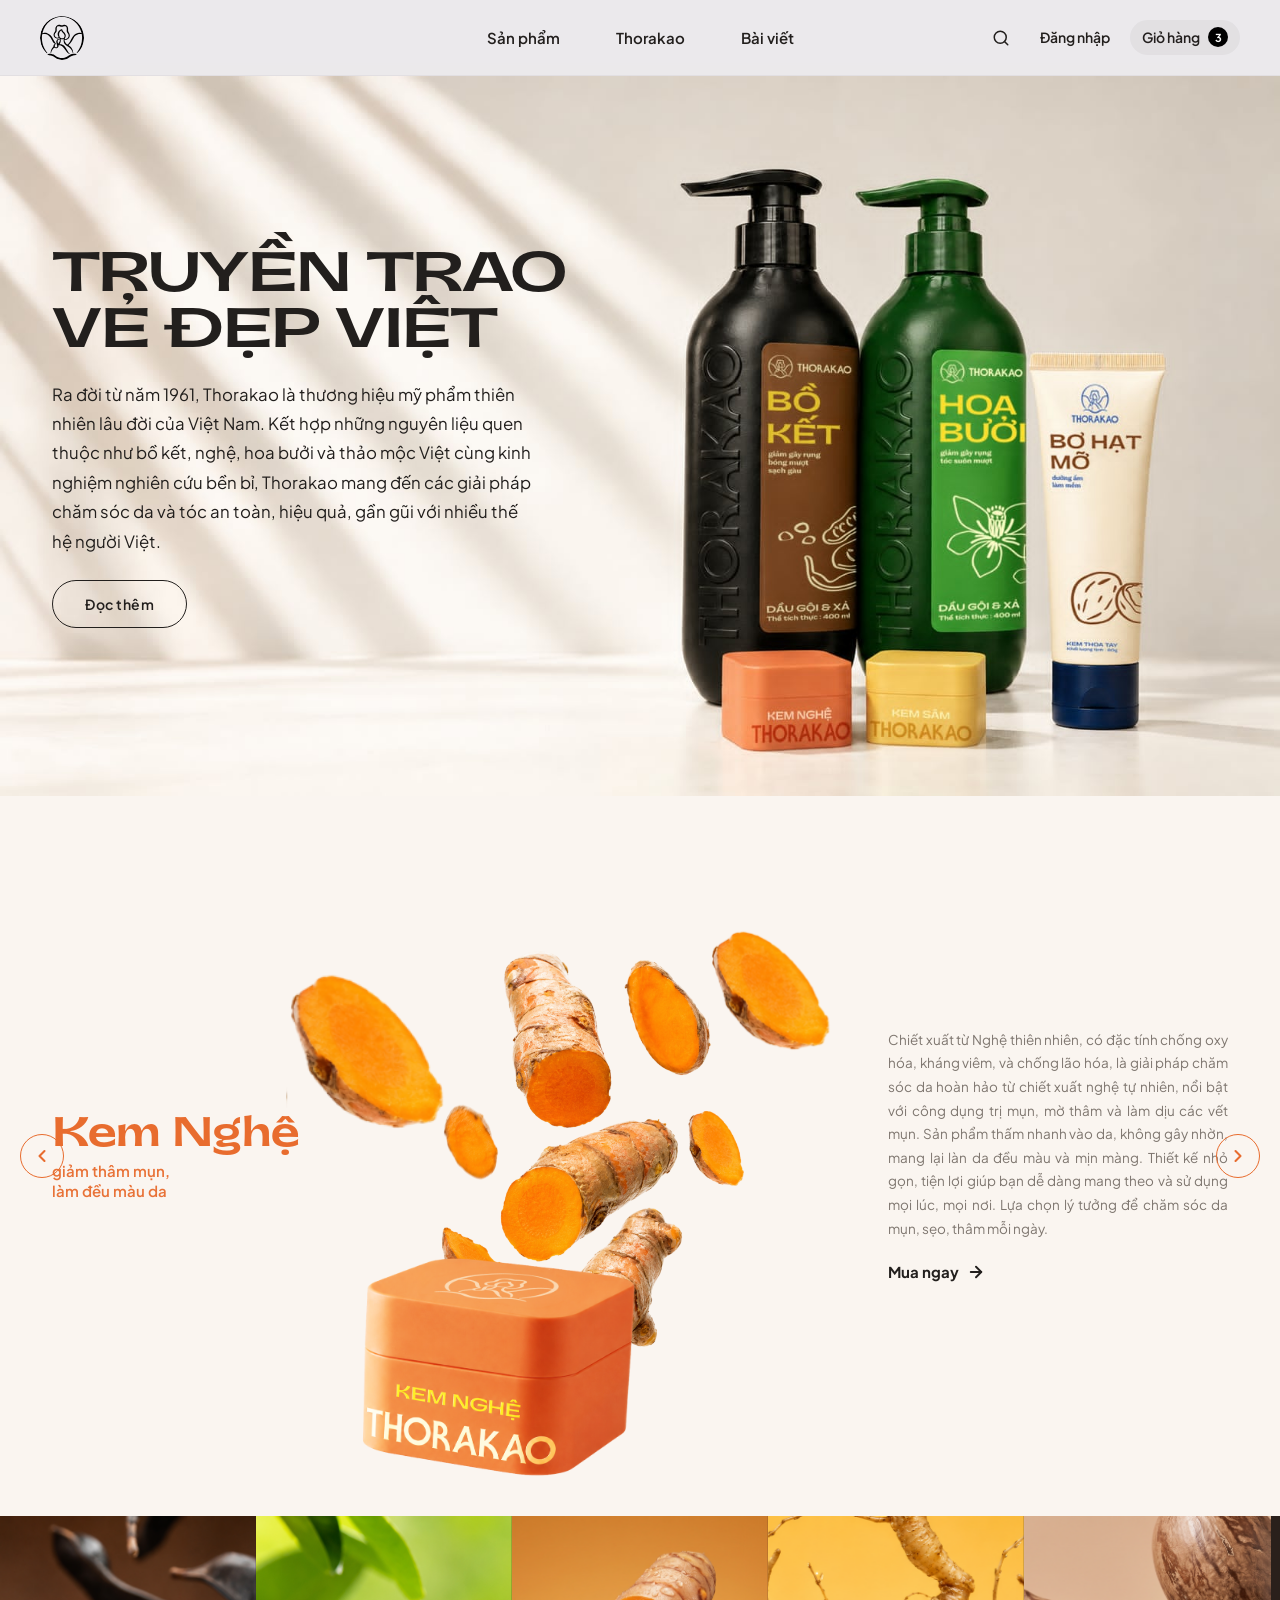
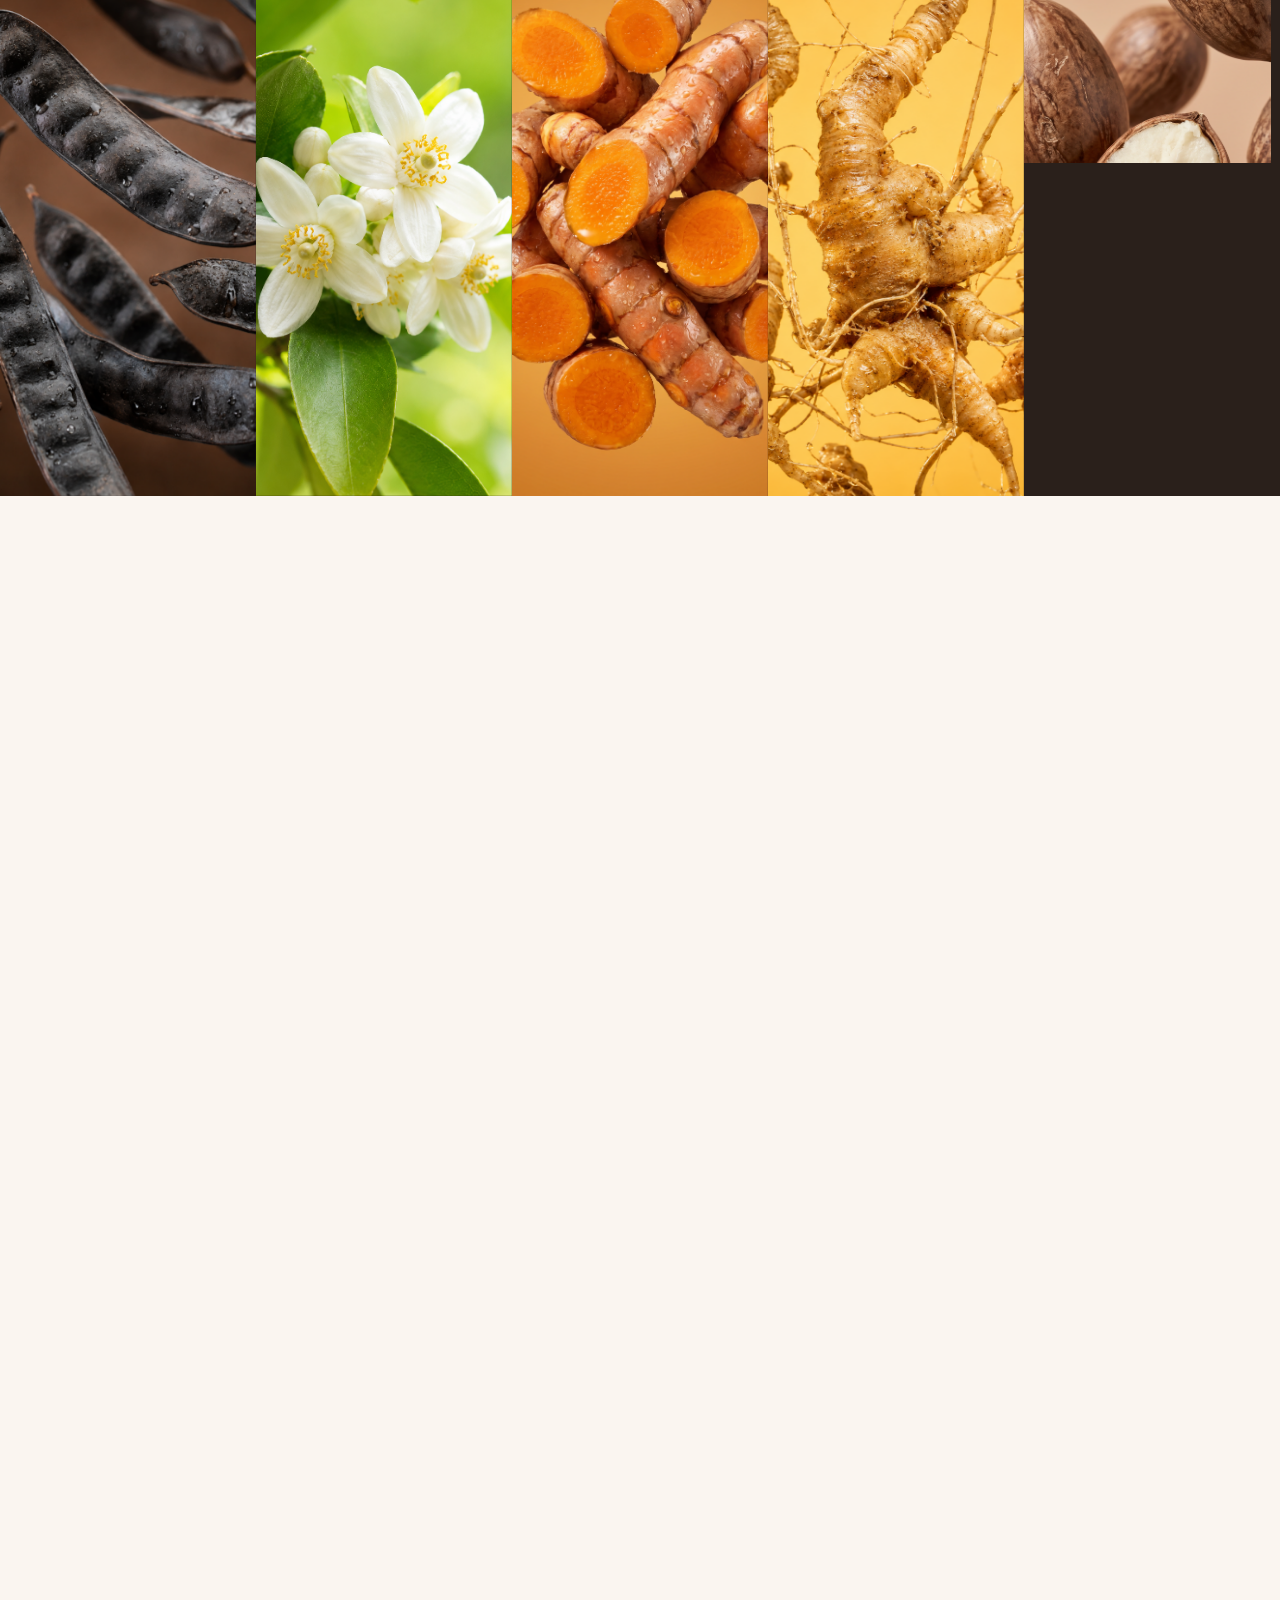
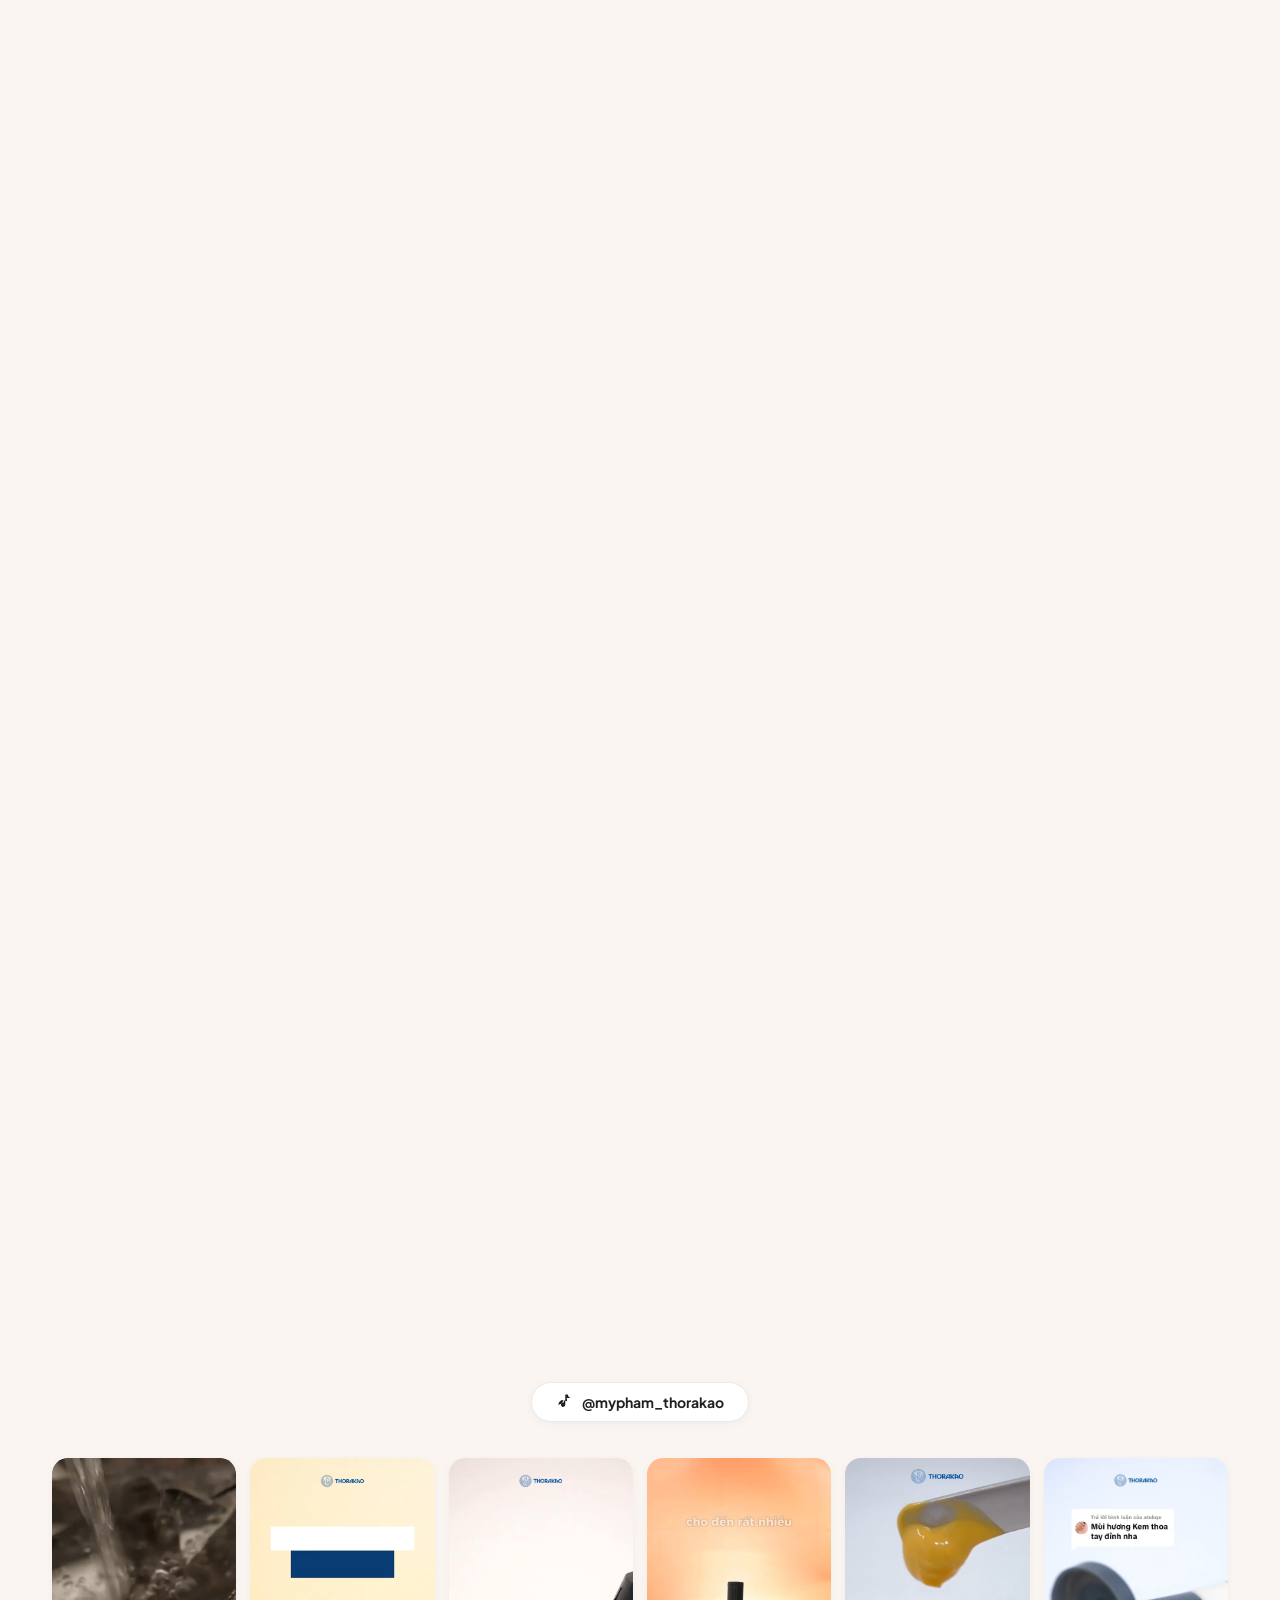
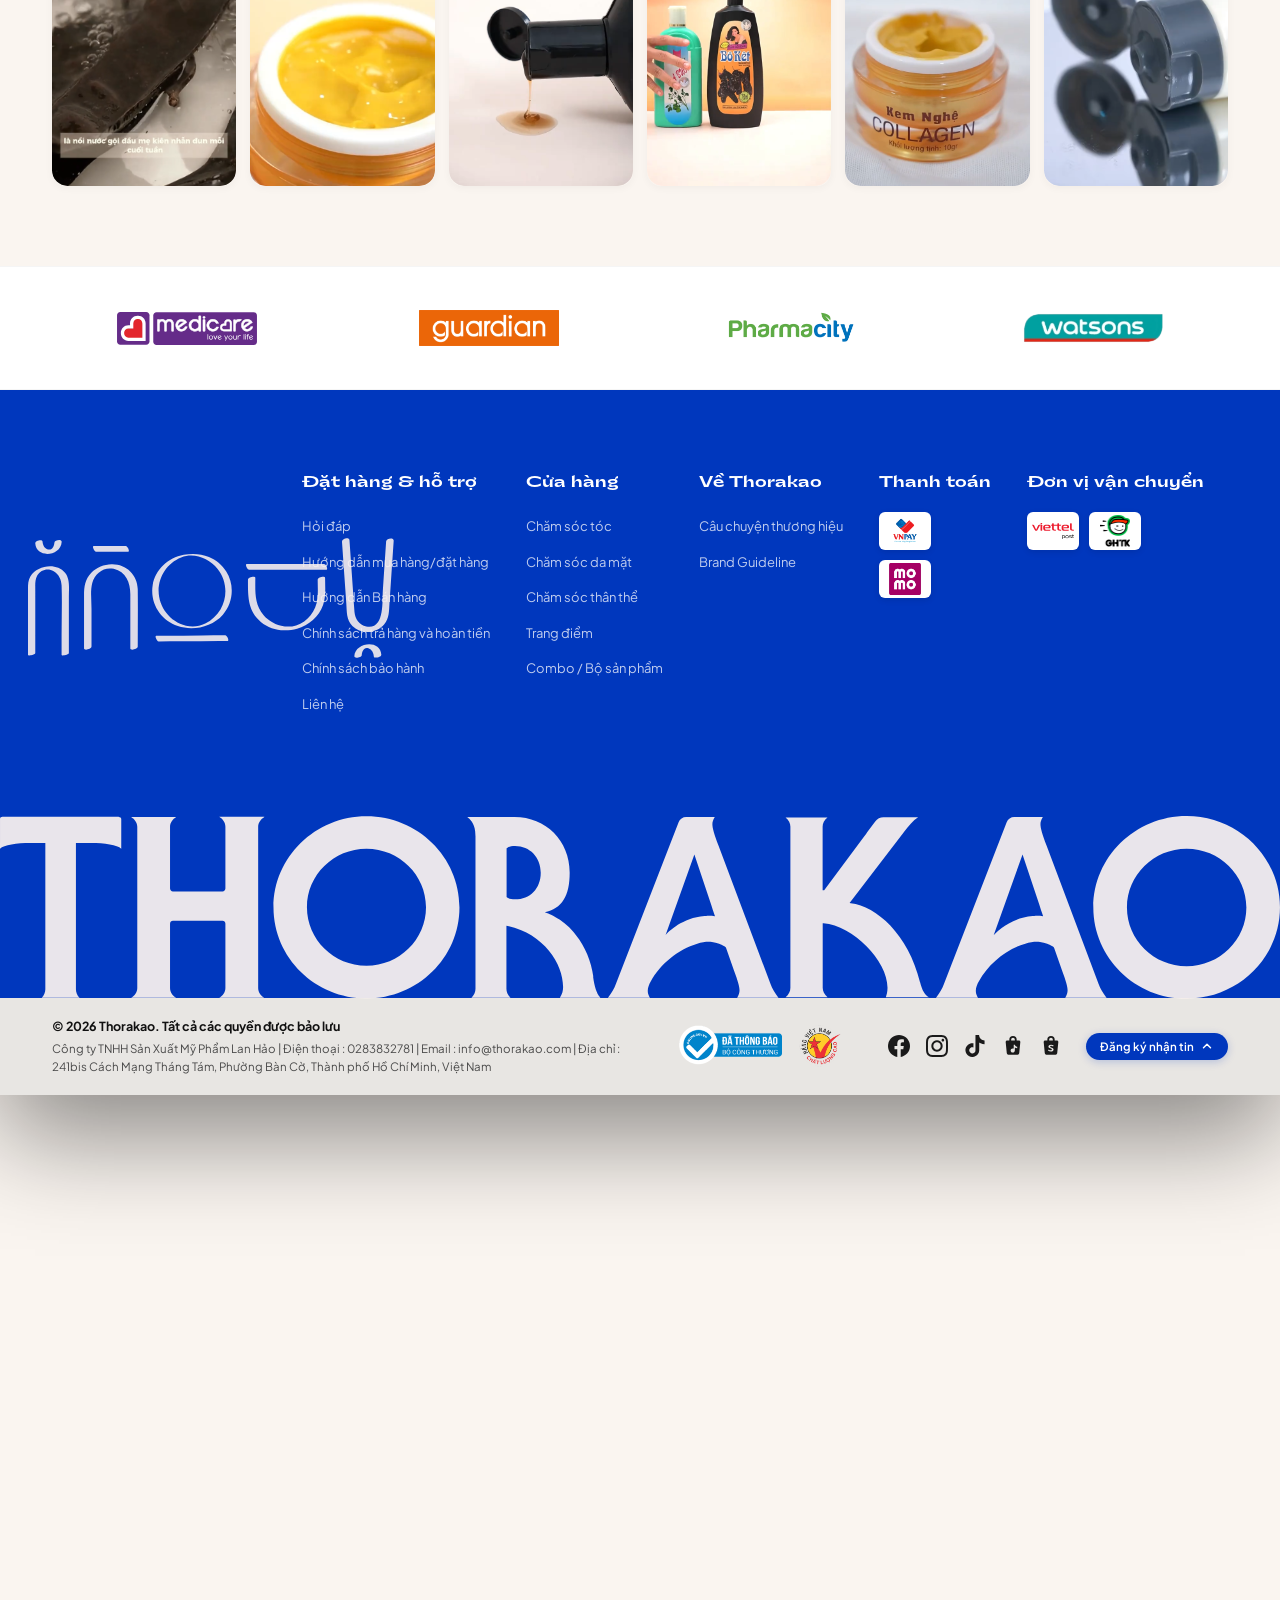
==== commit 8af609dc: "Update products, images and styling" ====
--- a/index.html
+++ b/index.html
@@ -16,584 +16,604 @@
   <!-- Page Content Wrapper for Jitter.video Reveal Curtain -->
   <div class="page-content-wrapper">
 
-  <!-- ========== HEADER ========== -->
-  <header class="header" id="header">
-    <div class="container header-container">
-      <a href="index.html" class="header-logo" id="logo" aria-label="Trang chủ Thorakao">
-        <div class="logo-circle">
-          <img src="images/Frame_10.svg" alt="Thorakao Logo">
-        </div>
-      </a>
-
-      <nav class="header-nav-pill" id="headerNav">
-        <a href="product.html" class="nav-pill-item">Sản phẩm</a>
-        <a href="#about" class="nav-pill-item">Thorakao</a>
-        <a href="#articles" class="nav-pill-item">Bài viết</a>
-      </nav>
-
-      <div class="header-actions">
-        <button class="search-btn" aria-label="Tìm kiếm" id="searchBtn">
-          <svg width="18" height="18" viewBox="0 0 24 24" fill="none" stroke="currentColor" stroke-width="2"
-            stroke-linecap="round" stroke-linejoin="round">
-            <circle cx="11" cy="11" r="8" />
-            <path d="M21 21l-4.35-4.35" />
-          </svg>
+    <!-- ========== HEADER ========== -->
+    <header class="header" id="header">
+      <div class="container header-container">
+        <a href="index.html" class="header-logo" id="logo" aria-label="Trang chủ Thorakao">
+          <div class="logo-circle">
+            <img src="images/Frame_10.svg" alt="Thorakao Logo">
+          </div>
+        </a>
+
+        <nav class="header-nav-pill" id="headerNav">
+          <a href="product.html" class="nav-pill-item">Sản phẩm</a>
+          <a href="#about" class="nav-pill-item">Thorakao</a>
+          <a href="#articles" class="nav-pill-item">Bài viết</a>
+        </nav>
+
+        <div class="header-actions">
+          <button class="search-btn" aria-label="Tìm kiếm" id="searchBtn">
+            <svg width="18" height="18" viewBox="0 0 24 24" fill="none" stroke="currentColor" stroke-width="2"
+              stroke-linecap="round" stroke-linejoin="round">
+              <circle cx="11" cy="11" r="8" />
+              <path d="M21 21l-4.35-4.35" />
+            </svg>
+          </button>
+          <a href="#" class="login-text" id="loginLink">Đăng nhập</a>
+          <a href="product.html" class="cart-pill-link" id="cartLink">
+            <span>Giỏ hàng</span>
+            <span class="cart-pill-count" id="cartCount">0</span>
+          </a>
+        </div>
+
+        <button class="mobile-menu-btn" id="mobileMenuBtn" aria-label="Mở menu">
+          <span></span>
+          <span></span>
+          <span></span>
         </button>
-        <a href="#" class="login-text" id="loginLink">Đăng nhập</a>
-        <a href="product.html" class="cart-pill-link" id="cartLink">
-          <span>Giỏ hàng</span>
-          <span class="cart-pill-count" id="cartCount">0</span>
-        </a>
-      </div>
-
-      <button class="mobile-menu-btn" id="mobileMenuBtn" aria-label="Mở menu">
-        <span></span>
-        <span></span>
-        <span></span>
+      </div>
+    </header>
+
+    <!-- ========== 1. HERO SECTION (Full Background Image) ========== -->
+    <section class="hero reveal" id="hero">
+      <div class="hero-bg-wrapper">
+        <img src="images/anhbia.jpg" alt="Thorakao - Truyền Trao Vẻ Đẹp Việt" class="hero-bg-img">
+      </div>
+      <div class="container hero-container">
+        <div class="hero-text-content">
+          <h1 class="hero-title fade-in-up">TRUYỀN TRAO<br>VẺ ĐẸP VIỆT</h1>
+          <p class="hero-subtitle fade-in-up delay-2">
+            Ra đời từ năm 1961, Thorakao là thương hiệu mỹ phẩm thiên nhiên lâu đời của Việt Nam. Kết hợp những nguyên
+            liệu quen thuộc như bồ kết, nghệ, hoa bưởi và thảo mộc Việt cùng kinh nghiệm nghiên cứu bền bỉ, Thorakao
+            mang
+            đến các giải pháp chăm sóc da và tóc an toàn, hiệu quả, gần gũi với nhiều thế hệ người Việt.
+          </p>
+          <a href="#" class="btn-read-more fade-in-up delay-3">Đọc thêm</a>
+        </div>
+      </div>
+    </section>
+
+    <!-- ========== 2. KEM NGHỆ FEATURE SECTION (Floating 3D Composition) ========== -->
+    <section class="kem-nghe-feature reveal" id="kemNgheFeature">
+      <div class="container kem-nghe-container">
+        <div class="kem-nghe-left">
+          <h2 class="kem-nghe-title">Kem Nghệ</h2>
+          <p class="kem-nghe-subtitle">giảm thâm mụn,<br>làm đều màu da</p>
+        </div>
+
+        <div class="kem-nghe-center-col">
+          <div class="kem-nghe-center-composition">
+            <!-- Main 3D Box with Yellow Swatch -->
+            <div class="kem-nghe-main-box">
+              <img src="images/ChatGPT_Image_Jul_15__2026__03_21_18_AM_1.png" alt="Kem Nghệ Thorakao"
+                class="img-box-swatch">
+            </div>
+
+            <!-- Floating Turmeric Root Left (Large) -->
+            <div class="floating-turmeric root-left">
+              <img src="images/ChatGPT_Image_Jul_15__2026__03_21_18_AM_2.png" alt="Củ nghệ tươi">
+            </div>
+            <!-- Floating Turmeric Root Bottom (Large) -->
+            <div class="floating-turmeric root-bottom">
+              <img src="images/ChatGPT_Image_Jul_15__2026__03_38_21_AM_1.png" alt="Lát nghệ tươi">
+            </div>
+
+            <!-- Floating Turmeric Slices Right (Large) -->
+            <div class="floating-turmeric slice-right">
+              <img src="images/ChatGPT_Image_Jul_15__2026__03_21_18_AM_2.png" alt="Lát nghệ">
+            </div>
+          </div>
+        </div>
+
+        <div class="kem-nghe-right">
+          <p class="kem-nghe-desc">
+            Chiết xuất từ Nghệ thiên nhiên, có đặc tính chống oxy hóa, kháng viêm, và chống lão hóa, là giải pháp chăm
+            sóc
+            da hoàn hảo từ chiết xuất nghệ tự nhiên, nổi bật với công dụng trị mụn, mờ thâm và làm dịu các vết mụn. Sản
+            phẩm thấm nhanh vào da, không gây nhờn, mang lại làn da đều màu và mịn màng. Thiết kế nhỏ gọn, tiện lợi giúp
+            bạn dễ dàng mang theo và sử dụng mọi lúc, mọi nơi. Lựa chọn lý tưởng để chăm sóc da mụn, sẹo, thâm mỗi ngày.
+          </p>
+          <a href="product.html?id=kem-nghe" class="kem-nghe-buy-link">
+            <span>Mua ngay</span>
+            <svg width="18" height="18" viewBox="0 0 24 24" fill="none" stroke="currentColor" stroke-width="2.5"
+              stroke-linecap="round" stroke-linejoin="round">
+              <line x1="5" y1="12" x2="19" y2="12"></line>
+              <polyline points="12 5 19 12 12 19"></polyline>
+            </svg>
+          </a>
+        </div>
+      </div>
+
+      <!-- Product Nav Arrows (positioned at screen edges) -->
+      <button class="kem-nghe-arrow-btn arrow-prev" aria-label="Sản phẩm trước" id="kemNghePrev">
+        <svg viewBox="0 0 24 24" fill="none" stroke="currentColor" stroke-width="2.5" stroke-linecap="round"
+          stroke-linejoin="round">
+          <polyline points="15 18 9 12 15 6"></polyline>
+        </svg>
       </button>
-    </div>
-  </header>
-
-  <!-- ========== 1. HERO SECTION (Full Background Image) ========== -->
-  <section class="hero reveal" id="hero">
-    <div class="hero-bg-wrapper">
-      <img src="images/Frame_20198.png" alt="Thorakao - Truyền Trao Vẻ Đẹp Việt" class="hero-bg-img">
-    </div>
-    <div class="container hero-container">
-      <div class="hero-text-content">
-        <h1 class="hero-title fade-in-up">TRUYỀN TRAO<br>VẺ ĐẸP VIỆT</h1>
-        <p class="hero-subtitle fade-in-up delay-2">
-          Ra đời từ năm 1961, Thorakao là thương hiệu mỹ phẩm thiên nhiên lâu đời của Việt Nam. Kết hợp những nguyên
-          liệu quen thuộc như bồ kết, nghệ, hoa bưởi và thảo mộc Việt cùng kinh nghiệm nghiên cứu bền bỉ, Thorakao mang
-          đến các giải pháp chăm sóc da và tóc an toàn, hiệu quả, gần gũi với nhiều thế hệ người Việt.
-        </p>
-        <a href="#" class="btn-read-more fade-in-up delay-3">Đọc thêm</a>
-      </div>
-    </div>
-  </section>
-
-  <!-- ========== 2. KEM NGHỆ FEATURE SECTION (Floating 3D Composition) ========== -->
-  <section class="kem-nghe-feature reveal" id="kemNgheFeature">
-    <div class="container kem-nghe-container">
-      <div class="kem-nghe-left">
-        <h2 class="kem-nghe-title">Kem Nghệ</h2>
-        <p class="kem-nghe-subtitle">giảm thâm mụn,<br>làm đều màu da</p>
-      </div>
-
-      <div class="kem-nghe-center-col">
-        <div class="kem-nghe-center-composition">
-          <!-- Main 3D Box with Yellow Swatch -->
-          <div class="kem-nghe-main-box">
-            <img src="images/ChatGPT_Image_Jul_15__2026__03_21_18_AM_1.png" alt="Kem Nghệ Thorakao"
-              class="img-box-swatch">
-          </div>
-
-          <!-- Floating Turmeric Root Left (Large) -->
-          <div class="floating-turmeric root-left">
-            <img src="images/ChatGPT_Image_Jul_15__2026__03_21_18_AM_2.png" alt="Củ nghệ tươi">
-          </div>
-          <!-- Floating Turmeric Root Bottom (Large) -->
-          <div class="floating-turmeric root-bottom">
-            <img src="images/ChatGPT_Image_Jul_15__2026__03_38_21_AM_1.png" alt="Lát nghệ tươi">
-          </div>
-
-          <!-- Floating Turmeric Slices Right (Large) -->
-          <div class="floating-turmeric slice-right">
-            <img src="images/ChatGPT_Image_Jul_15__2026__03_21_18_AM_2.png" alt="Lát nghệ">
-          </div>
-        </div>
-      </div>
-
-      <div class="kem-nghe-right">
-        <p class="kem-nghe-desc">
-          Chiết xuất từ Nghệ thiên nhiên, có đặc tính chống oxy hóa, kháng viêm, và chống lão hóa, là giải pháp chăm sóc
-          da hoàn hảo từ chiết xuất nghệ tự nhiên, nổi bật với công dụng trị mụn, mờ thâm và làm dịu các vết mụn. Sản
-          phẩm thấm nhanh vào da, không gây nhờn, mang lại làn da đều màu và mịn màng. Thiết kế nhỏ gọn, tiện lợi giúp
-          bạn dễ dàng mang theo và sử dụng mọi lúc, mọi nơi. Lựa chọn lý tưởng để chăm sóc da mụn, sẹo, thâm mỗi ngày.
-        </p>
-        <a href="product.html?id=kem-nghe" class="kem-nghe-buy-link">
-          <span>Mua ngay</span>
-          <svg width="18" height="18" viewBox="0 0 24 24" fill="none" stroke="currentColor" stroke-width="2.5"
-            stroke-linecap="round" stroke-linejoin="round">
-            <line x1="5" y1="12" x2="19" y2="12"></line>
-            <polyline points="12 5 19 12 12 19"></polyline>
-          </svg>
-        </a>
-      </div>
-    </div>
-
-    <!-- Product Nav Arrows (positioned at screen edges) -->
-    <button class="kem-nghe-arrow-btn arrow-prev" aria-label="Sản phẩm trước" id="kemNghePrev">
-      <svg viewBox="0 0 24 24" fill="none" stroke="currentColor" stroke-width="2.5" stroke-linecap="round" stroke-linejoin="round">
-        <polyline points="15 18 9 12 15 6"></polyline>
-      </svg>
-    </button>
-    <button class="kem-nghe-arrow-btn arrow-next" aria-label="Sản phẩm tiếp" id="kemNgheNext">
-      <svg viewBox="0 0 24 24" fill="none" stroke="currentColor" stroke-width="2.5" stroke-linecap="round" stroke-linejoin="round">
-        <polyline points="9 6 15 12 9 18"></polyline>
-      </svg>
-    </button>
-  </section>
-
-  <!-- ========== 3. NGUYÊN LIỆU THIÊN NHIÊN (5 Vertical Ingredient Cards) ========== -->
-  <section class="ingredients-section reveal" id="ingredients">
-    <div class="ingredients-container">
-      <div class="ingredients-grid">
-        <!-- 1. Bồ kết -->
-        <a href="product.html?id=bo-ket" class="ingredient-card" id="ing-boket">
-          <div class="img-placeholder ing-placeholder" data-label="Bồ Kết">
-            <img src="images/category.png" alt="Bồ Kết">
-          </div>
-          <div class="ing-overlay">
-            <span class="ing-tag">Dầu gội</span>
-            <h3 class="ing-name">BỒ KẾT</h3>
-          </div>
-        </a>
-
-        <!-- 2. Hoa bưởi -->
-        <a href="product.html?id=hoa-buoi" class="ingredient-card" id="ing-hoabuoi">
-          <div class="img-placeholder ing-placeholder" data-label="Hoa Bưởi">
-            <img src="images/category_2.png" alt="Hoa Bưởi">
-          </div>
-          <div class="ing-overlay">
-            <span class="ing-tag">Dưỡng tóc</span>
-            <h3 class="ing-name">HOA BƯỞI</h3>
-          </div>
-        </a>
-
-        <!-- 3. Củ nghệ -->
-        <a href="product.html?id=kem-nghe" class="ingredient-card" id="ing-cunghie">
-          <div class="img-placeholder ing-placeholder" data-label="Củ Nghệ">
-            <img src="images/category_3.png" alt="Củ Nghệ">
-          </div>
-          <div class="ing-overlay">
-            <span class="ing-tag">Mỹ phẩm da</span>
-            <h3 class="ing-name">CỦ NGHỆ</h3>
-          </div>
-        </a>
-
-        <!-- 4. Nhân sâm -->
-        <a href="product.html?id=kem-sam" class="ingredient-card" id="ing-nhansam">
-          <div class="img-placeholder ing-placeholder" data-label="Nhân Sâm">
-            <img src="images/category_4.png" alt="Nhân Sâm">
-          </div>
-          <div class="ing-overlay">
-            <span class="ing-tag">Dưỡng da</span>
-            <h3 class="ing-name">NHÂN SÂM</h3>
-          </div>
-        </a>
-
-        <!-- 5. Bơ hạt mỡ -->
-        <a href="product.html?id=kem-thoa-tay" class="ingredient-card" id="ing-bohatmo">
-          <div class="img-placeholder ing-placeholder" data-label="Bơ Hạt Mỡ">
-            <img src="images/category_5.png" alt="Bơ Hạt Mỡ">
-          </div>
-          <div class="ing-overlay">
-            <span class="ing-tag">Giữ ẩm</span>
-            <h3 class="ing-name">BƠ HẠT MỠ</h3>
-          </div>
-        </a>
-      </div>
-    </div>
-  </section>
-
-  <!-- ========== 4. BEST SELLER ========== -->
-  <section class="best-seller reveal" id="bestSeller">
-    <div class="container">
-      <div class="section-title-wrap">
-        <h2 class="section-title">BEST SELLER</h2>
-      </div>
-
-      <div class="bestseller-layout">
-        <!-- Feature Image (Left) -->
-        <div class="bestseller-featured-banner">
-          <div class="img-placeholder featured-placeholder" data-label="Cô gái cầm hũ Kem Nghệ Thorakao">
-            <img src="images/Woman_applying_cream_on_cheek_202607111609_1.png" alt="Cô gái dùng Kem Nghệ Thorakao">
-          </div>
-        </div>
-
-        <!-- Slider Carousel Viewport (Right) -->
-        <div class="bestseller-slider-viewport" id="bestsellerViewport">
-          <div class="bestseller-cards" id="bestsellerTrack">
-            <!-- Item 1: Kem Nghệ -->
-            <a href="product.html?id=kem-nghe" class="product-mini-card">
-              <div class="img-placeholder mini-placeholder" data-label="Kem Nghệ Thorakao">
-                <img src="images/Rectangle_4.png" alt="Kem Nghệ Thorakao">
+      <button class="kem-nghe-arrow-btn arrow-next" aria-label="Sản phẩm tiếp" id="kemNgheNext">
+        <svg viewBox="0 0 24 24" fill="none" stroke="currentColor" stroke-width="2.5" stroke-linecap="round"
+          stroke-linejoin="round">
+          <polyline points="9 6 15 12 9 18"></polyline>
+        </svg>
+      </button>
+    </section>
+
+    <!-- ========== 3. NGUYÊN LIỆU THIÊN NHIÊN (5 Vertical Ingredient Strips) ========== -->
+    <section class="ingredients-section reveal" id="ingredients">
+      <div class="ingredients-container">
+        <div class="ingredients-grid">
+          <!-- 1. Bồ kết -->
+          <a href="product.html?id=bo-ket" class="ingredient-card" id="ing-boket">
+            <div class="img-placeholder ing-placeholder" data-label="Bồ Kết">
+              <img src="images/category.png" alt="Bồ Kết">
+            </div>
+            <div class="ing-overlay">
+              <span class="ing-tag">Chăm sóc tóc</span>
+              <h3 class="ing-name">BỒ KẾT</h3>
+            </div>
+          </a>
+
+          <!-- 2. Hoa bưởi -->
+          <a href="product.html?id=hoa-buoi" class="ingredient-card" id="ing-hoabuoi">
+            <div class="img-placeholder ing-placeholder" data-label="Hoa Bưởi">
+              <img src="images/category_2.png" alt="Hoa Bưởi">
+            </div>
+            <div class="ing-overlay">
+              <span class="ing-tag">Chăm sóc tóc</span>
+              <h3 class="ing-name">HOA BƯỞI</h3>
+            </div>
+          </a>
+
+          <!-- 3. Củ nghệ -->
+          <a href="product.html?id=kem-nghe" class="ingredient-card" id="ing-cunghie">
+            <div class="img-placeholder ing-placeholder" data-label="Củ Nghệ">
+              <img src="images/category_3.png" alt="Củ Nghệ">
+            </div>
+            <div class="ing-overlay">
+              <span class="ing-tag">Chăm sóc da mặt</span>
+              <h3 class="ing-name">CỦ NGHỆ</h3>
+            </div>
+          </a>
+
+          <!-- 4. Nhân sâm -->
+          <a href="product.html?id=kem-sam" class="ingredient-card" id="ing-nhansam">
+            <div class="img-placeholder ing-placeholder" data-label="Nhân Sâm">
+              <img src="images/category_4.png" alt="Nhân Sâm">
+            </div>
+            <div class="ing-overlay">
+              <span class="ing-tag">Chăm sóc da mặt</span>
+              <h3 class="ing-name">NHÂN SÂM</h3>
+            </div>
+          </a>
+
+          <!-- 5. Bơ hạt mỡ -->
+          <a href="product.html?id=kem-thoa-tay" class="ingredient-card" id="ing-bohatmo">
+            <div class="img-placeholder ing-placeholder" data-label="Bơ Hạt Mỡ">
+              <img src="images/category_5.png" alt="Bơ Hạt Mỡ">
+            </div>
+            <div class="ing-overlay">
+              <span class="ing-tag">Chăm sóc thân thể</span>
+              <h3 class="ing-name">BƠ HẠT MỠ</h3>
+            </div>
+          </a>
+        </div>
+      </div>
+    </section>
+
+    <!-- ========== 4. BEST SELLER ========== -->
+    <section class="best-seller reveal" id="bestSeller">
+      <div class="container">
+        <div class="section-title-wrap">
+          <h2 class="section-title">BEST SELLER</h2>
+        </div>
+
+        <div class="bestseller-layout">
+          <!-- Feature Image (Left) -->
+          <div class="bestseller-featured-banner">
+            <div class="img-placeholder featured-placeholder" data-label="Cô gái cầm hũ Kem Nghệ Thorakao">
+              <img src="images/Woman_applying_cream_on_cheek_202607111609_1.png" alt="Cô gái dùng Kem Nghệ Thorakao">
+            </div>
+          </div>
+
+          <!-- Slider Carousel Viewport (Right) -->
+          <div class="bestseller-slider-viewport" id="bestsellerViewport">
+            <div class="bestseller-cards" id="bestsellerTrack">
+              <!-- Item 1: Kem Nghệ -->
+              <a href="product.html?id=kem-nghe" class="product-mini-card">
+                <div class="img-placeholder mini-placeholder" data-label="Kem Nghệ Thorakao">
+                  <img src="images/Rectangle_4.png" alt="Kem Nghệ Thorakao">
+                </div>
+                <div class="mini-info">
+                  <h4>Kem Nghệ</h4>
+                  <p class="mini-price">47.000 đ</p>
+                </div>
+              </a>
+
+              <!-- Item 2: Kem Thoa Tay Bơ Hạt Mỡ -->
+              <a href="product.html?id=kem-thoa-tay" class="product-mini-card">
+                <div class="img-placeholder mini-placeholder" data-label="Kem Thoa Tay Bơ Hạt Mỡ">
+                  <img src="images/Rectangle_4_2.png" alt="Kem Thoa Tay Bơ Hạt Mỡ">
+                </div>
+                <div class="mini-info">
+                  <h4>Kem Thoa Tay Bơ Hạt Mỡ</h4>
+                  <p class="mini-price">55.000 đ</p>
+                </div>
+              </a>
+
+              <!-- Item 3: Kem Sâm Dưỡng Da -->
+              <a href="product.html?id=kem-sam" class="product-mini-card">
+                <div class="img-placeholder mini-placeholder" data-label="Kem Dưỡng Da Sâm Thorakao">
+                  <img src="images/Rectangle_4_3.png" alt="Kem Dưỡng Da Sâm">
+                </div>
+                <div class="mini-info">
+                  <h4>Kem Dưỡng Sâm</h4>
+                  <p class="mini-price">62.000 đ</p>
+                </div>
+              </a>
+
+              <!-- Item 4: Dầu Gội Bồ Kết -->
+              <a href="product.html?id=bo-ket" class="product-mini-card">
+                <div class="img-placeholder mini-placeholder" data-label="Dầu Gội Bồ Kết">
+                  <img src="images/product-bo-ket.png" alt="Dầu Gội Bồ Kết">
+                </div>
+                <div class="mini-info">
+                  <h4>Dầu Gội Bồ Kết</h4>
+                  <p class="mini-price">68.000 đ</p>
+                </div>
+              </a>
+
+              <!-- Item 5: Dầu Gội Hoa Bưởi -->
+              <a href="product.html?id=hoa-buoi" class="product-mini-card">
+                <div class="img-placeholder mini-placeholder" data-label="Dầu Gội Hoa Bưởi">
+                  <img src="images/product-hoa-buoi.png" alt="Dầu Gội Hoa Bưởi">
+                </div>
+                <div class="mini-info">
+                  <h4>Dầu Gội Hoa Bưởi</h4>
+                  <p class="mini-price">75.000 đ</p>
+                </div>
+              </a>
+            </div>
+          </div>
+        </div>
+
+        <!-- Slider indicator -->
+        <div class="bestseller-indicator" id="bestsellerIndicator">
+          <div class="indicator-bar active" data-index="0"></div>
+          <div class="indicator-bar" data-index="1"></div>
+          <div class="indicator-bar" data-index="2"></div>
+        </div>
+      </div>
+    </section>
+
+    <!-- ========== 5. CHĂM SÓC KÉP / ROUTINE SECTION ========== -->
+    <section class="care-routine reveal" id="routine">
+      <div class="container">
+        <div class="care-grid">
+          <!-- Card 1: Kem nghệ chăm sóc da -->
+          <div class="care-card">
+            <div class="care-card-img">
+              <div class="img-placeholder care-placeholder" data-label="Hũ Kem Nghệ nền trời xanh">
+                <img src="images/Rectangle_17.png" alt="Kem nghệ chu trình chăm da">
               </div>
-              <div class="mini-info">
-                <h4>Kem Nghệ</h4>
-                <p class="mini-price">47.000 đ</p>
+            </div>
+            <div class="care-card-content">
+              <h3>Kem nghệ nên dùng khi nào trong chu trình chăm da?</h3>
+              <a href="product.html?id=kem-nghe" class="btn-pill-action">
+                <span>Tìm hiểu thêm</span>
+                <svg width="14" height="14" viewBox="0 0 24 24" fill="none" stroke="currentColor" stroke-width="2"
+                  stroke-linecap="round" stroke-linejoin="round">
+                  <line x1="5" y1="12" x2="19" y2="12" />
+                  <polyline points="12 5 19 12 12 19" />
+                </svg>
+              </a>
+            </div>
+          </div>
+
+          <!-- Card 2: Dầu gội bồ kết -->
+          <div class="care-card">
+            <div class="care-card-content top-content">
+              <h3>Chăm sóc chắc khỏe từ thành phần bồ kết truyền thống</h3>
+              <a href="product.html?id=bo-ket" class="btn-pill-action">
+                <span>Tìm hiểu thêm</span>
+                <svg width="14" height="14" viewBox="0 0 24 24" fill="none" stroke="currentColor" stroke-width="2"
+                  stroke-linecap="round" stroke-linejoin="round">
+                  <line x1="5" y1="12" x2="19" y2="12" />
+                  <polyline points="12 5 19 12 12 19" />
+                </svg>
+              </a>
+            </div>
+            <div class="care-card-img">
+              <div class="img-placeholder care-placeholder" data-label="Chai Dầu gội Bồ Kết trong túi lưới đan">
+                <img src="images/Rectangle_18.png" alt="Dầu gội bồ kết truyền thống">
               </div>
-            </a>
-
-            <!-- Item 2: Kem Thoa Tay Bơ Hạt Mỡ -->
-            <a href="product.html?id=kem-thoa-tay" class="product-mini-card">
-              <div class="img-placeholder mini-placeholder" data-label="Kem Thoa Tay Bơ Hạt Mỡ">
-                <img src="images/Rectangle_4_2.png" alt="Kem Thoa Tay Bơ Hạt Mỡ">
+            </div>
+          </div>
+        </div>
+      </div>
+    </section>
+
+    <!-- ========== 6. HOÀN HẢO TỪ TỰ NHIÊN (Orange Turmeric Banner) ========== -->
+    <section class="banner-turmeric reveal" id="perfectNature">
+      <div class="banner-turmeric-bg">
+        <div class="img-placeholder banner-turmeric-placeholder" data-label="Banner củ nghệ tươi">
+          <img src="images/Turmeric_roots_floating_composition_2K_202607150931__1__2.png" alt="Củ nghệ tươi Thorakao">
+        </div>
+        <div class="banner-turmeric-overlay">
+          <h2>Hoàn hảo từ tự nhiên</h2>
+          <p>Mỗi lọ kem nghệ, mỗi nhánh bồ kết đều là cả tâm huyết của Thorakao nhằm mang trọn vẹn tinh hoa thảo mộc
+            phương Đông đến cho người phụ nữ Việt.</p>
+        </div>
+      </div>
+    </section>
+
+    <!-- ========== 7. FOUNDER QUOTE ========== -->
+    <section class="founder-section reveal" id="founder">
+      <div class="container founder-container">
+        <div class="founder-quote-box">
+          <blockquote>
+            “Luôn luôn cam kết mang tới những sản phẩm tốt nhất với chất lượng tuyệt hảo cùng những nguyên liệu thiên
+            nhiên an toàn và lành tính”
+          </blockquote>
+          <p class="founder-title">
+            <strong>Người sáng lập Thorakao</strong><br>
+            <span>Ông Huỳnh Kỳ Trân</span>
+          </p>
+        </div>
+
+        <div class="founder-photo-box">
+          <div class="img-placeholder founder-placeholder" data-label="Chân dung người sáng lập Thorakao">
+            <img src="images/172_1.png" alt="Ông Huỳnh Kỳ Trân - Người sáng lập Thorakao">
+          </div>
+        </div>
+      </div>
+    </section>
+
+    <!-- ========== 8. TIKTOK / SOCIAL STORIES (6 Vertical Reels) ========== -->
+    <section class="tiktok-reels-section reveal" id="tiktokSection">
+      <div class="container">
+        <div class="tiktok-header">
+          <a href="https://www.tiktok.com" target="_blank" rel="noopener noreferrer" class="tiktok-handle-badge">
+            <svg width="18" height="18" viewBox="0 0 24 24" fill="currentColor">
+              <path
+                d="M19.59 6.69a4.83 4.83 0 0 1-3.77-4.25V2h-3.45v13.67a2.89 2.89 0 0 1-5.2 1.74 2.89 2.89 0 0 1 2.31-4.64c.298 0 .593.045.876.134V9.38a6.34 6.34 0 0 0-.876-.06 6.34 6.34 0 0 0-6.34 6.34 6.34 6.34 0 0 0 6.34-6.34V9.08a8.28 8.28 0 0 0 5.23 1.83v-3.46a4.85 4.85 0 0 1-1.46-.76z" />
+            </svg>
+            <span>@mypham_thorakao</span>
+          </a>
+        </div>
+
+        <div class="reels-grid">
+          <!-- Reel 1 -->
+          <div class="reel-item">
+            <div class="img-placeholder reel-placeholder" data-label="Nấu nước bồ kết">
+              <img src="images/Rectangle_24.svg" alt="Nấu nước bồ kết">
+            </div>
+          </div>
+
+          <!-- Reel 2 -->
+          <div class="reel-item">
+            <div class="img-placeholder reel-placeholder" data-label="Chất kem nghệ vàng mịn">
+              <img src="images/Rectangle_25.svg" alt="Chất kem nghệ">
+            </div>
+          </div>
+
+          <!-- Reel 3 -->
+          <div class="reel-item">
+            <div class="img-placeholder reel-placeholder" data-label="Vòi nhấn dầu gội">
+              <img src="images/Rectangle_26.svg" alt="Dầu gội đậm đặc">
+            </div>
+          </div>
+
+          <!-- Reel 4 -->
+          <div class="reel-item">
+            <div class="img-placeholder reel-placeholder" data-label="Bộ đôi Dầu gội & Dầu xả">
+              <img src="images/Rectangle_27.svg" alt="Bộ đôi chăm sóc tóc">
+            </div>
+          </div>
+
+          <!-- Reel 5 -->
+          <div class="reel-item">
+            <div class="img-placeholder reel-placeholder" data-label="Hũ kem nghệ mở nắp">
+              <img src="images/Rectangle_28.svg" alt="Hũ kem nghệ">
+            </div>
+          </div>
+
+          <!-- Reel 6 -->
+          <div class="reel-item">
+            <div class="img-placeholder reel-placeholder" data-label="Chi tiết nắp hũ">
+              <img src="images/Rectangle_29.svg" alt="Chi tiết nắp hũ">
+            </div>
+          </div>
+        </div>
+      </div>
+    </section>
+
+    <!-- ========== 9. RETAIL PARTNERS LOGO STRIP ========== -->
+    <section class="partners-bar" id="partners">
+      <div class="container partners-container">
+        <div class="partner-logo-item">
+          <div class="img-placeholder partner-placeholder" data-label="medicare">
+            <img src="images/medicare-logo-01_1.svg" alt="Medicare">
+          </div>
+        </div>
+        <div class="partner-logo-item">
+          <div class="img-placeholder partner-placeholder" data-label="guardian">
+            <img src="images/guardian-seeklogo_1.png" alt="Guardian">
+          </div>
+        </div>
+        <div class="partner-logo-item">
+          <div class="img-placeholder partner-placeholder" data-label="Pharmacity">
+            <img src="images/pharmacity-seeklogo_1.png" alt="Pharmacity">
+          </div>
+        </div>
+        <div class="partner-logo-item">
+          <div class="img-placeholder partner-placeholder" data-label="watsons">
+            <img src="images/17433221_logo-watsons-250x250_1.png" alt="Watsons">
+          </div>
+        </div>
+      </div>
+    </section>
+
+    <!-- ========== 10. ROYAL BLUE MAIN FOOTER (Ảnh 1) ========== -->
+    <footer class="footer-royal-blue" id="footer">
+      <div class="container">
+        <!-- Main Columns Grid -->
+        <div class="footer-columns-wrapper">
+          <!-- Left Symbol Column -->
+          <div class="footer-symbols-col">
+            <img src="images/Group.svg" alt="ñ" class="symbol-svg">
+            <img src="images/Group_2.svg" alt="Ñ" class="symbol-svg">
+            <img src="images/Group_3.svg" alt="○" class="symbol-svg">
+            <img src="images/Group_4.svg" alt="_" class="symbol-svg">
+            <img src="images/Group_5.svg" alt="∪" class="symbol-svg">
+          </div>
+
+          <!-- 5 Nav Columns -->
+          <div class="footer-nav-grid">
+            <!-- Col 1 -->
+            <div class="footer-link-col">
+              <h4>Đặt hàng & hỗ trợ</h4>
+              <ul>
+                <li><a href="#">Hỏi đáp</a></li>
+                <li><a href="#">Hướng dẫn mua hàng/đặt hàng</a></li>
+                <li><a href="#">Hướng dẫn Bán hàng</a></li>
+                <li><a href="#">Chính sách trả hàng và hoàn tiền</a></li>
+                <li><a href="#">Chính sách bảo hành</a></li>
+                <li><a href="#">Liên hệ</a></li>
+              </ul>
+            </div>
+
+            <!-- Col 2 -->
+            <div class="footer-link-col">
+              <h4>Cửa hàng</h4>
+              <ul>
+                <li><a href="#">Chăm sóc tóc</a></li>
+                <li><a href="#">Chăm sóc da mặt</a></li>
+                <li><a href="#">Chăm sóc thân thể</a></li>
+                <li><a href="#">Trang điểm</a></li>
+                <li><a href="#">Combo / Bộ sản phẩm</a></li>
+              </ul>
+            </div>
+
+            <!-- Col 3 -->
+            <div class="footer-link-col">
+              <h4>Về Thorakao</h4>
+              <ul>
+                <li><a href="#">Câu chuyện thương hiệu</a></li>
+                <li><a href="#">Brand Guideline</a></li>
+              </ul>
+            </div>
+
+            <!-- Col 4: Thanh toán -->
+            <div class="footer-link-col">
+              <h4>Thanh toán</h4>
+              <div class="footer-partner-badge-list">
+                <div class="partner-badge-card">
+                  <img src="images/vnpay-logo-vinadesign-25-12-57-55_1.png" alt="VNPAY">
+                </div>
+                <div class="partner-badge-card">
+                  <img src="images/Logo-MoMo-Square_1.png" alt="MoMo">
+                </div>
               </div>
-              <div class="mini-info">
-                <h4>Kem Thoa Tay Bơ Hạt Mỡ</h4>
-                <p class="mini-price">55.000 đ</p>
+            </div>
+
+            <!-- Col 5: Đơn vị vận chuyển -->
+            <div class="footer-link-col">
+              <h4>Đơn vị vận chuyển</h4>
+              <div class="footer-partner-badge-list">
+                <div class="partner-badge-card">
+                  <img src="images/Viettel_Post_logo.svg" alt="Viettel Post">
+                </div>
+                <div class="partner-badge-card">
+                  <img src="images/Logo-GHTK-V_1.png" alt="GHTK">
+                </div>
               </div>
-            </a>
-
-            <!-- Item 3: Kem Sâm Dưỡng Da -->
-            <a href="product.html?id=kem-sam" class="product-mini-card">
-              <div class="img-placeholder mini-placeholder" data-label="Kem Dưỡng Da Sâm Thorakao">
-                <img src="images/Rectangle_4_3.png" alt="Kem Dưỡng Da Sâm">
-              </div>
-              <div class="mini-info">
-                <h4>Kem Dưỡng Sâm</h4>
-                <p class="mini-price">62.000 đ</p>
-              </div>
-            </a>
-
-            <!-- Item 4: Dầu Gội Bồ Kết -->
-            <a href="product.html?id=bo-ket" class="product-mini-card">
-              <div class="img-placeholder mini-placeholder" data-label="Dầu Gội Bồ Kết">
-                <img src="images/product-bo-ket.png" alt="Dầu Gội Bồ Kết">
-              </div>
-              <div class="mini-info">
-                <h4>Dầu Gội Bồ Kết</h4>
-                <p class="mini-price">68.000 đ</p>
-              </div>
-            </a>
-
-            <!-- Item 5: Dầu Gội Hoa Bưởi -->
-            <a href="product.html?id=hoa-buoi" class="product-mini-card">
-              <div class="img-placeholder mini-placeholder" data-label="Dầu Gội Hoa Bưởi">
-                <img src="images/product-hoa-buoi.png" alt="Dầu Gội Hoa Bưởi">
-              </div>
-              <div class="mini-info">
-                <h4>Dầu Gội Hoa Bưởi</h4>
-                <p class="mini-price">75.000 đ</p>
-              </div>
-            </a>
-          </div>
-        </div>
-      </div>
-
-      <!-- Slider indicator -->
-      <div class="bestseller-indicator" id="bestsellerIndicator">
-        <div class="indicator-bar active" data-index="0"></div>
-        <div class="indicator-bar" data-index="1"></div>
-        <div class="indicator-bar" data-index="2"></div>
-      </div>
-    </div>
-  </section>
-
-  <!-- ========== 5. CHĂM SÓC KÉP / ROUTINE SECTION ========== -->
-  <section class="care-routine reveal" id="routine">
-    <div class="container">
-      <div class="care-grid">
-        <!-- Card 1: Kem nghệ chăm sóc da -->
-        <div class="care-card">
-          <div class="care-card-img">
-            <div class="img-placeholder care-placeholder" data-label="Hũ Kem Nghệ nền trời xanh">
-              <img src="images/Rectangle_17.png" alt="Kem nghệ chu trình chăm da">
-            </div>
-          </div>
-          <div class="care-card-content">
-            <h3>Kem nghệ nên dùng khi nào trong chu trình chăm da?</h3>
-            <a href="product.html?id=kem-nghe" class="btn-pill-action">
-              <span>Tìm hiểu thêm</span>
-              <svg width="14" height="14" viewBox="0 0 24 24" fill="none" stroke="currentColor" stroke-width="2"
-                stroke-linecap="round" stroke-linejoin="round">
-                <line x1="5" y1="12" x2="19" y2="12" />
-                <polyline points="12 5 19 12 12 19" />
+            </div>
+          </div>
+        </div>
+      </div>
+
+      <!-- Giant Brand Typography Logo (Full-Bleed 100% Width) -->
+      <div class="footer-giant-logo-container">
+        <img src="images/Frame_168.svg" alt="THORAKAO" class="giant-brand-vector">
+      </div>
+
+      <!-- Bottom Bar (Full-Bleed Light Grey Background, Centered Container) -->
+      <div class="footer-bottom-info-bar">
+        <div class="container footer-bottom-container">
+          <div class="footer-legal-text">
+            <p class="copyright-year">© 2026 Thorakao. Tất cả các quyền được bảo lưu</p>
+            <p class="company-address">Công ty TNHH Sản Xuất Mỹ Phẩm Lan Hảo | Điện thoại : 0283832781 | Email :
+              info@thorakao.com | Địa chỉ : 241bis Cách Mạng Tháng Tám, Phường Bàn Cờ, Thành phố Hồ Chí Minh, Việt Nam
+            </p>
+          </div>
+
+          <div class="footer-gov-certifications">
+            <img src="images/website-thong-bao-voi-bo-cong-thuong_1.png" alt="Đã Thông Báo Bộ Công Thương"
+              class="bct-badge-img">
+            <img src="images/logo-hang-viet-nam-chat-luong-cao-vector-15-480x480_1.png"
+              alt="Hàng Việt Nam Chất Lượng Cao" class="hvnclc-badge-img">
+          </div>
+
+          <div class="footer-social-media-icons">
+            <!-- 1. Facebook -->
+            <a href="https://www.facebook.com" target="_blank" rel="noopener noreferrer"
+              class="social-icon-link social-fb" aria-label="Facebook">
+              <svg width="22" height="22" viewBox="0 0 24 24" fill="currentColor">
+                <path
+                  d="M24 12.073c0-6.627-5.373-12-12-12s-12 5.373-12 12c0 5.99 4.388 10.954 10.125 11.854v-8.385H7.078v-3.47h3.047V9.43c0-3.007 1.792-4.669 4.533-4.669 1.312 0 2.686.235 2.686.235v2.953H15.83c-1.491 0-1.956.925-1.956 1.874v2.25h3.328l-.532 3.47h-2.796v8.385C19.612 23.027 24 18.062 24 12.073z" />
               </svg>
             </a>
-          </div>
-        </div>
-
-        <!-- Card 2: Dầu gội bồ kết -->
-        <div class="care-card">
-          <div class="care-card-content top-content">
-            <h3>Chăm sóc chắc khỏe từ thành phần bồ kết truyền thống</h3>
-            <a href="product.html?id=bo-ket" class="btn-pill-action">
-              <span>Tìm hiểu thêm</span>
-              <svg width="14" height="14" viewBox="0 0 24 24" fill="none" stroke="currentColor" stroke-width="2"
-                stroke-linecap="round" stroke-linejoin="round">
-                <line x1="5" y1="12" x2="19" y2="12" />
-                <polyline points="12 5 19 12 12 19" />
+
+            <!-- 2. Instagram -->
+            <a href="https://www.instagram.com" target="_blank" rel="noopener noreferrer"
+              class="social-icon-link social-ig" aria-label="Instagram">
+              <svg width="22" height="22" viewBox="0 0 24 24" fill="currentColor">
+                <path
+                  d="M12 2.163c3.204 0 3.584.012 4.85.07 3.252.148 4.771 1.691 4.919 4.919.058 1.265.069 1.645.069 4.849 0 3.205-.012 3.584-.069 4.849-.149 3.225-1.664 4.771-4.919 4.919-1.266.058-1.644.07-4.85.07-3.204 0-3.584-.012-4.849-.07-3.26-.149-4.771-1.699-4.919-4.92-.058-1.265-.07-1.644-.07-4.849 0-3.204.013-3.583.07-4.849.149-3.227 1.664-4.771 4.919-4.919 1.266-.057 1.645-.069 4.849-.069zm0-2.163c-3.259 0-3.667.014-4.947.072-4.358.2-6.78 2.618-6.98 6.98-.059 1.281-.073 1.689-.073 4.948 0 3.259.014 3.668.072 4.948.2 4.358 2.618 6.78 6.98 6.98 1.281.058 1.689.072 4.948.072 3.259 0 3.668-.014 4.948-.072 4.354-.2 6.782-2.618 6.979-6.98.059-1.28.073-1.689.073-4.948 0-3.259-.014-3.667-.072-4.947-.196-4.354-2.617-6.78-6.979-6.98-1.281-.059-1.69-.073-4.949-.073zm0 5.838c-3.403 0-6.162 2.759-6.162 6.162s2.759 6.163 6.162 6.163 6.162-2.759 6.162-6.163c0-3.403-2.759-6.162-6.162-6.162zm0 10.162c-2.209 0-4-1.79-4-4 0-2.209 1.791-4 4-4s4 1.791 4 4c0 2.21-1.791 4-4 4zm6.406-11.845c-.796 0-1.441.645-1.441 1.44s.645 1.44 1.441 1.44c.795 0 1.439-.645 1.439-1.44s-.644-1.44-1.439-1.44z" />
               </svg>
             </a>
-          </div>
-          <div class="care-card-img">
-            <div class="img-placeholder care-placeholder" data-label="Chai Dầu gội Bồ Kết trong túi lưới đan">
-              <img src="images/Rectangle_18.png" alt="Dầu gội bồ kết truyền thống">
-            </div>
-          </div>
-        </div>
-      </div>
-    </div>
-  </section>
-
-  <!-- ========== 6. HOÀN HẢO TỪ TỰ NHIÊN (Orange Turmeric Banner) ========== -->
-  <section class="banner-turmeric reveal" id="perfectNature">
-    <div class="banner-turmeric-bg">
-      <div class="img-placeholder banner-turmeric-placeholder" data-label="Banner củ nghệ tươi">
-        <img src="images/Turmeric_roots_floating_composition_2K_202607150931__1__2.png" alt="Củ nghệ tươi Thorakao">
-      </div>
-      <div class="banner-turmeric-overlay">
-        <h2>Hoàn hảo từ tự nhiên</h2>
-        <p>Mỗi lọ kem nghệ, mỗi nhánh bồ kết đều là cả tâm huyết của Thorakao nhằm mang trọn vẹn tinh hoa thảo mộc
-          phương Đông đến cho người phụ nữ Việt.</p>
-      </div>
-    </div>
-  </section>
-
-  <!-- ========== 7. FOUNDER QUOTE ========== -->
-  <section class="founder-section reveal" id="founder">
-    <div class="container founder-container">
-      <div class="founder-quote-box">
-        <blockquote>
-          “Luôn luôn cam kết mang tới những sản phẩm tốt nhất với chất lượng tuyệt hảo cùng những nguyên liệu thiên
-          nhiên an toàn và lành tính”
-        </blockquote>
-        <p class="founder-title">
-          <strong>Người sáng lập Thorakao</strong><br>
-          <span>Ông Huỳnh Kỳ Trân</span>
-        </p>
-      </div>
-
-      <div class="founder-photo-box">
-        <div class="img-placeholder founder-placeholder" data-label="Chân dung người sáng lập Thorakao">
-          <img src="images/172_1.png" alt="Ông Huỳnh Kỳ Trân - Người sáng lập Thorakao">
-        </div>
-      </div>
-    </div>
-  </section>
-
-  <!-- ========== 8. TIKTOK / SOCIAL STORIES (6 Vertical Reels) ========== -->
-  <section class="tiktok-reels-section reveal" id="tiktokSection">
-    <div class="container">
-      <div class="tiktok-header">
-        <a href="https://www.tiktok.com" target="_blank" rel="noopener noreferrer" class="tiktok-handle-badge">
-          <svg width="18" height="18" viewBox="0 0 24 24" fill="currentColor">
-            <path
-              d="M19.59 6.69a4.83 4.83 0 0 1-3.77-4.25V2h-3.45v13.67a2.89 2.89 0 0 1-5.2 1.74 2.89 2.89 0 0 1 2.31-4.64c.298 0 .593.045.876.134V9.38a6.34 6.34 0 0 0-.876-.06 6.34 6.34 0 0 0-6.34 6.34 6.34 6.34 0 0 0 6.34-6.34V9.08a8.28 8.28 0 0 0 5.23 1.83v-3.46a4.85 4.85 0 0 1-1.46-.76z" />
-          </svg>
-          <span>@mypham_thorakao</span>
-        </a>
-      </div>
-
-      <div class="reels-grid">
-        <!-- Reel 1 -->
-        <div class="reel-item">
-          <div class="img-placeholder reel-placeholder" data-label="Nấu nước bồ kết">
-            <img src="images/Rectangle_24.svg" alt="Nấu nước bồ kết">
-          </div>
-        </div>
-
-        <!-- Reel 2 -->
-        <div class="reel-item">
-          <div class="img-placeholder reel-placeholder" data-label="Chất kem nghệ vàng mịn">
-            <img src="images/Rectangle_25.svg" alt="Chất kem nghệ">
-          </div>
-        </div>
-
-        <!-- Reel 3 -->
-        <div class="reel-item">
-          <div class="img-placeholder reel-placeholder" data-label="Vòi nhấn dầu gội">
-            <img src="images/Rectangle_26.svg" alt="Dầu gội đậm đặc">
-          </div>
-        </div>
-
-        <!-- Reel 4 -->
-        <div class="reel-item">
-          <div class="img-placeholder reel-placeholder" data-label="Bộ đôi Dầu gội & Dầu xả">
-            <img src="images/Rectangle_27.svg" alt="Bộ đôi chăm sóc tóc">
-          </div>
-        </div>
-
-        <!-- Reel 5 -->
-        <div class="reel-item">
-          <div class="img-placeholder reel-placeholder" data-label="Hũ kem nghệ mở nắp">
-            <img src="images/Rectangle_28.svg" alt="Hũ kem nghệ">
-          </div>
-        </div>
-
-        <!-- Reel 6 -->
-        <div class="reel-item">
-          <div class="img-placeholder reel-placeholder" data-label="Chi tiết nắp hũ">
-            <img src="images/Rectangle_29.svg" alt="Chi tiết nắp hũ">
-          </div>
-        </div>
-      </div>
-    </div>
-  </section>
-
-  <!-- ========== 9. RETAIL PARTNERS LOGO STRIP ========== -->
-  <section class="partners-bar" id="partners">
-    <div class="container partners-container">
-      <div class="partner-logo-item">
-        <div class="img-placeholder partner-placeholder" data-label="medicare">
-          <img src="images/medicare-logo-01_1.svg" alt="Medicare">
-        </div>
-      </div>
-      <div class="partner-logo-item">
-        <div class="img-placeholder partner-placeholder" data-label="guardian">
-          <img src="images/guardian-seeklogo_1.png" alt="Guardian">
-        </div>
-      </div>
-      <div class="partner-logo-item">
-        <div class="img-placeholder partner-placeholder" data-label="Pharmacity">
-          <img src="images/pharmacity-seeklogo_1.png" alt="Pharmacity">
-        </div>
-      </div>
-      <div class="partner-logo-item">
-        <div class="img-placeholder partner-placeholder" data-label="watsons">
-          <img src="images/17433221_logo-watsons-250x250_1.png" alt="Watsons">
-        </div>
-      </div>
-    </div>
-  </section>
-
-  <!-- ========== 10. ROYAL BLUE MAIN FOOTER (Ảnh 1) ========== -->
-  <footer class="footer-royal-blue" id="footer">
-    <div class="container">
-      <!-- Main Columns Grid -->
-      <div class="footer-columns-wrapper">
-        <!-- Left Symbol Column -->
-        <div class="footer-symbols-col">
-          <img src="images/Group.svg" alt="ñ" class="symbol-svg">
-          <img src="images/Group_2.svg" alt="Ñ" class="symbol-svg">
-          <img src="images/Group_3.svg" alt="○" class="symbol-svg">
-          <img src="images/Group_4.svg" alt="_" class="symbol-svg">
-          <img src="images/Group_5.svg" alt="∪" class="symbol-svg">
-        </div>
-
-        <!-- 5 Nav Columns -->
-        <div class="footer-nav-grid">
-          <!-- Col 1 -->
-          <div class="footer-link-col">
-            <h4>Đặt hàng & hỗ trợ</h4>
-            <ul>
-              <li><a href="#">Hỏi đáp</a></li>
-              <li><a href="#">Hướng dẫn mua hàng/đặt hàng</a></li>
-              <li><a href="#">Hướng dẫn Bán hàng</a></li>
-              <li><a href="#">Chính sách trả hàng và hoàn tiền</a></li>
-              <li><a href="#">Chính sách bảo hành</a></li>
-              <li><a href="#">Liên hệ</a></li>
-            </ul>
-          </div>
-
-          <!-- Col 2 -->
-          <div class="footer-link-col">
-            <h4>Cửa hàng</h4>
-            <ul>
-              <li><a href="#">Chăm sóc tóc</a></li>
-              <li><a href="#">Chăm sóc da mặt</a></li>
-              <li><a href="#">Chăm sóc thân thể</a></li>
-              <li><a href="#">Trang điểm</a></li>
-              <li><a href="#">Combo / Bộ sản phẩm</a></li>
-            </ul>
-          </div>
-
-          <!-- Col 3 -->
-          <div class="footer-link-col">
-            <h4>Về Thorakao</h4>
-            <ul>
-              <li><a href="#">Câu chuyện thương hiệu</a></li>
-              <li><a href="#">Brand Guideline</a></li>
-            </ul>
-          </div>
-
-          <!-- Col 4: Thanh toán -->
-          <div class="footer-link-col">
-            <h4>Thanh toán</h4>
-            <div class="footer-partner-badge-list">
-              <div class="partner-badge-card">
-                <img src="images/vnpay-logo-vinadesign-25-12-57-55_1.png" alt="VNPAY">
-              </div>
-              <div class="partner-badge-card">
-                <img src="images/Logo-MoMo-Square_1.png" alt="MoMo">
-              </div>
-            </div>
-          </div>
-
-          <!-- Col 5: Đơn vị vận chuyển -->
-          <div class="footer-link-col">
-            <h4>Đơn vị vận chuyển</h4>
-            <div class="footer-partner-badge-list">
-              <div class="partner-badge-card">
-                <img src="images/Logo-Viettel-Post-Red_1.png" alt="Viettel Post">
-              </div>
-              <div class="partner-badge-card">
-                <img src="images/Logo-GHTK-V_1.png" alt="GHTK">
-              </div>
-            </div>
-          </div>
-        </div>
-      </div>
-    </div>
-
-    <!-- Giant Brand Typography Logo (Full-Bleed 100% Width) -->
-    <div class="footer-giant-logo-container">
-      <img src="images/Frame_168.svg" alt="THORAKAO" class="giant-brand-vector">
-    </div>
-
-    <!-- Bottom Bar (Full-Bleed Light Grey Background, Centered Container) -->
-    <div class="footer-bottom-info-bar">
-      <div class="container footer-bottom-container">
-        <div class="footer-legal-text">
-          <p class="copyright-year">© 2026 Thorakao. Tất cả các quyền được bảo lưu</p>
-          <p class="company-address">Công ty TNHH Sản Xuất Mỹ Phẩm Lan Hảo | Điện thoại : 0283832781 | Email : info@thorakao.com | Địa chỉ : 241bis Cách Mạng Tháng Tám, Phường Bàn Cờ, Thành phố Hồ Chí Minh, Việt Nam</p>
-        </div>
-
-        <div class="footer-gov-certifications">
-          <img src="images/website-thong-bao-voi-bo-cong-thuong_1.png" alt="Đã Thông Báo Bộ Công Thương" class="bct-badge-img">
-          <img src="images/logo-hang-viet-nam-chat-luong-cao-vector-15-480x480_1.png" alt="Hàng Việt Nam Chất Lượng Cao" class="hvnclc-badge-img">
-        </div>
-
-        <div class="footer-social-media-icons">
-          <!-- 1. Facebook -->
-          <a href="https://www.facebook.com" target="_blank" rel="noopener noreferrer" class="social-icon-link social-fb" aria-label="Facebook">
-            <svg width="22" height="22" viewBox="0 0 24 24" fill="currentColor">
-              <path d="M24 12.073c0-6.627-5.373-12-12-12s-12 5.373-12 12c0 5.99 4.388 10.954 10.125 11.854v-8.385H7.078v-3.47h3.047V9.43c0-3.007 1.792-4.669 4.533-4.669 1.312 0 2.686.235 2.686.235v2.953H15.83c-1.491 0-1.956.925-1.956 1.874v2.25h3.328l-.532 3.47h-2.796v8.385C19.612 23.027 24 18.062 24 12.073z"/>
-            </svg>
-          </a>
-
-          <!-- 2. Instagram -->
-          <a href="https://www.instagram.com" target="_blank" rel="noopener noreferrer" class="social-icon-link social-ig" aria-label="Instagram">
-            <svg width="22" height="22" viewBox="0 0 24 24" fill="currentColor">
-              <path d="M12 2.163c3.204 0 3.584.012 4.85.07 3.252.148 4.771 1.691 4.919 4.919.058 1.265.069 1.645.069 4.849 0 3.205-.012 3.584-.069 4.849-.149 3.225-1.664 4.771-4.919 4.919-1.266.058-1.644.07-4.85.07-3.204 0-3.584-.012-4.849-.07-3.26-.149-4.771-1.699-4.919-4.92-.058-1.265-.07-1.644-.07-4.849 0-3.204.013-3.583.07-4.849.149-3.227 1.664-4.771 4.919-4.919 1.266-.057 1.645-.069 4.849-.069zm0-2.163c-3.259 0-3.667.014-4.947.072-4.358.2-6.78 2.618-6.98 6.98-.059 1.281-.073 1.689-.073 4.948 0 3.259.014 3.668.072 4.948.2 4.358 2.618 6.78 6.98 6.98 1.281.058 1.689.072 4.948.072 3.259 0 3.668-.014 4.948-.072 4.354-.2 6.782-2.618 6.979-6.98.059-1.28.073-1.689.073-4.948 0-3.259-.014-3.667-.072-4.947-.196-4.354-2.617-6.78-6.979-6.98-1.281-.059-1.69-.073-4.949-.073zm0 5.838c-3.403 0-6.162 2.759-6.162 6.162s2.759 6.163 6.162 6.163 6.162-2.759 6.162-6.163c0-3.403-2.759-6.162-6.162-6.162zm0 10.162c-2.209 0-4-1.79-4-4 0-2.209 1.791-4 4-4s4 1.791 4 4c0 2.21-1.791 4-4 4zm6.406-11.845c-.796 0-1.441.645-1.441 1.44s.645 1.44 1.441 1.44c.795 0 1.439-.645 1.439-1.44s-.644-1.44-1.439-1.44z"/>
-            </svg>
-          </a>
-
-          <!-- 3. TikTok -->
-          <a href="https://www.tiktok.com" target="_blank" rel="noopener noreferrer" class="social-icon-link social-tiktok" aria-label="TikTok">
-            <svg width="22" height="22" viewBox="0 0 24 24" fill="currentColor">
-              <path d="M12.525.02c1.31-.02 2.61-.01 3.91-.02.08 1.53.63 3.09 1.75 4.17 1.12 1.11 2.7 1.62 4.24 1.79v4.03c-1.44-.05-2.89-.35-4.2-.97-.57-.26-1.1-.59-1.62-.93-.01 2.92.01 5.84-.02 8.75-.08 1.4-.54 2.79-1.35 3.94-1.31 1.92-3.58 3.17-5.91 3.21-1.43.08-2.86-.31-4.08-1.03-2.02-1.19-3.44-3.37-3.65-5.71-.02-.5-.03-1-.01-1.49.18-1.9 1.12-3.72 2.58-4.96 1.66-1.44 3.98-2.13 6.15-1.72.02 1.48-.04 2.96-.04 4.44-.99-.32-2.15-.23-3.02.37-.63.41-1.11 1.04-1.36 1.75-.21.51-.24 1.07-.14 1.61.24 1.64 1.82 3.02 3.5 2.87 1.12-.01 2.19-.66 2.77-1.61.19-.33.4-.67.41-1.06.1-1.79.06-3.57.07-5.36.01-4.03-.01-8.05.02-12.07z"/>
-            </svg>
-          </a>
-
-          <!-- 4. TikTok Shop -->
-          <a href="https://www.tiktok.com" target="_blank" rel="noopener noreferrer" class="social-icon-link social-tiktok-shop" aria-label="TikTok Shop">
-            <svg width="22" height="22" viewBox="0 0 24 24" fill="currentColor">
-              <path fill-rule="evenodd" clip-rule="evenodd" d="M8 6V5a4 4 0 0 1 8 0v1h2.5A1.5 1.5 0 0 1 20 7.5l-1.2 12.2c-.1.9-.8 1.8-1.8 1.8H7c-1 0-1.7-.9-1.8-1.8L4 7.5A1.5 1.5 0 0 1 5.5 6H8zm2-1a2 2 0 1 1 4 0v1h-4V5zm2.8 6.2v3.6c-.3-.1-.7-.2-1.1-.2-1.3 0-2.3 1-2.3 2.3s1 2.3 2.3 2.3 2.3-1 2.3-2.3v-3.2c.8.5 1.7.8 2.6.8v-1.6c-.8 0-1.6-.4-2.1-1.1-.2-.3-.4-.7-.5-1.1h-1.2z"/>
-            </svg>
-          </a>
-
-          <!-- 5. Shopee -->
-          <a href="https://shopee.vn" target="_blank" rel="noopener noreferrer" class="social-icon-link social-shopee" aria-label="Shopee">
-            <svg width="22" height="22" viewBox="0 0 24 24" fill="currentColor">
-              <path fill-rule="evenodd" clip-rule="evenodd" d="M8 6V5a4 4 0 0 1 8 0v1h2.5A1.5 1.5 0 0 1 20 7.5l-1.2 12.2c-.1.9-.8 1.8-1.8 1.8H7c-1 0-1.7-.9-1.8-1.8L4 7.5A1.5 1.5 0 0 1 5.5 6H8zm2-1a2 2 0 1 1 4 0v1h-4V5zm2 5.5c-1.8 0-2.8.9-2.8 2.1 0 2.2 3.8 1.8 3.8 3.3 0 .5-.5.8-1.2.8-.9 0-1.8-.4-2.4-1l-.7 1.2c.8.8 2 1.2 3.1 1.2 1.9 0 3-.9 3-2.3 0-2.4-3.8-2-3.8-3.3 0-.4.4-.7 1.1-.7.7 0 1.5.3 2.1.8l.7-1.1c-.8-.6-1.8-.9-2.9-.9z"/>
-            </svg>
-          </a>
-
-          <!-- Newsletter Pull Trigger Button -->
-          <button type="button" class="newsletter-pull-trigger" id="openNewsletterBtn" title="Kéo lên xem Đăng ký nhận tin">
-            <span>Đăng ký nhận tin</span>
-            <svg width="14" height="14" viewBox="0 0 24 24" fill="none" stroke="currentColor" stroke-width="2.5" stroke-linecap="round" stroke-linejoin="round">
-              <polyline points="18 15 12 9 6 15"/>
-            </svg>
-          </button>
-        </div>
-      </div>
-    </div>
-  </footer>
+
+            <!-- 3. TikTok -->
+            <a href="https://www.tiktok.com" target="_blank" rel="noopener noreferrer"
+              class="social-icon-link social-tiktok" aria-label="TikTok">
+              <svg width="22" height="22" viewBox="0 0 24 24" fill="currentColor">
+                <path
+                  d="M12.525.02c1.31-.02 2.61-.01 3.91-.02.08 1.53.63 3.09 1.75 4.17 1.12 1.11 2.7 1.62 4.24 1.79v4.03c-1.44-.05-2.89-.35-4.2-.97-.57-.26-1.1-.59-1.62-.93-.01 2.92.01 5.84-.02 8.75-.08 1.4-.54 2.79-1.35 3.94-1.31 1.92-3.58 3.17-5.91 3.21-1.43.08-2.86-.31-4.08-1.03-2.02-1.19-3.44-3.37-3.65-5.71-.02-.5-.03-1-.01-1.49.18-1.9 1.12-3.72 2.58-4.96 1.66-1.44 3.98-2.13 6.15-1.72.02 1.48-.04 2.96-.04 4.44-.99-.32-2.15-.23-3.02.37-.63.41-1.11 1.04-1.36 1.75-.21.51-.24 1.07-.14 1.61.24 1.64 1.82 3.02 3.5 2.87 1.12-.01 2.19-.66 2.77-1.61.19-.33.4-.67.41-1.06.1-1.79.06-3.57.07-5.36.01-4.03-.01-8.05.02-12.07z" />
+              </svg>
+            </a>
+
+            <!-- 4. TikTok Shop -->
+            <a href="https://www.tiktok.com" target="_blank" rel="noopener noreferrer"
+              class="social-icon-link social-tiktok-shop" aria-label="TikTok Shop">
+              <svg width="22" height="22" viewBox="0 0 24 24" fill="currentColor">
+                <path fill-rule="evenodd" clip-rule="evenodd"
+                  d="M8 6V5a4 4 0 0 1 8 0v1h2.5A1.5 1.5 0 0 1 20 7.5l-1.2 12.2c-.1.9-.8 1.8-1.8 1.8H7c-1 0-1.7-.9-1.8-1.8L4 7.5A1.5 1.5 0 0 1 5.5 6H8zm2-1a2 2 0 1 1 4 0v1h-4V5zm2.8 6.2v3.6c-.3-.1-.7-.2-1.1-.2-1.3 0-2.3 1-2.3 2.3s1 2.3 2.3 2.3 2.3-1 2.3-2.3v-3.2c.8.5 1.7.8 2.6.8v-1.6c-.8 0-1.6-.4-2.1-1.1-.2-.3-.4-.7-.5-1.1h-1.2z" />
+              </svg>
+            </a>
+
+            <!-- 5. Shopee -->
+            <a href="https://shopee.vn" target="_blank" rel="noopener noreferrer" class="social-icon-link social-shopee"
+              aria-label="Shopee">
+              <svg width="22" height="22" viewBox="0 0 24 24" fill="currentColor">
+                <path fill-rule="evenodd" clip-rule="evenodd"
+                  d="M8 6V5a4 4 0 0 1 8 0v1h2.5A1.5 1.5 0 0 1 20 7.5l-1.2 12.2c-.1.9-.8 1.8-1.8 1.8H7c-1 0-1.7-.9-1.8-1.8L4 7.5A1.5 1.5 0 0 1 5.5 6H8zm2-1a2 2 0 1 1 4 0v1h-4V5zm2 5.5c-1.8 0-2.8.9-2.8 2.1 0 2.2 3.8 1.8 3.8 3.3 0 .5-.5.8-1.2.8-.9 0-1.8-.4-2.4-1l-.7 1.2c.8.8 2 1.2 3.1 1.2 1.9 0 3-.9 3-2.3 0-2.4-3.8-2-3.8-3.3 0-.4.4-.7 1.1-.7.7 0 1.5.3 2.1.8l.7-1.1c-.8-.6-1.8-.9-2.9-.9z" />
+              </svg>
+            </a>
+
+            <!-- Newsletter Pull Trigger Button -->
+            <button type="button" class="newsletter-pull-trigger" id="openNewsletterBtn"
+              title="Kéo lên xem Đăng ký nhận tin">
+              <span>Đăng ký nhận tin</span>
+              <svg width="14" height="14" viewBox="0 0 24 24" fill="none" stroke="currentColor" stroke-width="2.5"
+                stroke-linecap="round" stroke-linejoin="round">
+                <polyline points="18 15 12 9 6 15" />
+              </svg>
+            </button>
+          </div>
+        </div>
+      </div>
+    </footer>
 
   </div> <!-- End .page-content-wrapper -->
 
@@ -608,7 +628,8 @@
       <div class="curtain-email-center-pill">
         <input type="email" placeholder="Nhập địa chỉ email" id="curtainEmailInput" aria-label="Email nhận tin">
         <button type="button" class="btn-curtain-email-arrow" aria-label="Gửi email">
-          <svg width="20" height="20" viewBox="0 0 24 24" fill="none" stroke="currentColor" stroke-width="2.5" stroke-linecap="round" stroke-linejoin="round">
+          <svg width="20" height="20" viewBox="0 0 24 24" fill="none" stroke="currentColor" stroke-width="2.5"
+            stroke-linecap="round" stroke-linejoin="round">
             <polyline points="9 18 15 12 9 6" />
           </svg>
         </button>
@@ -618,6 +639,118 @@
     </div>
   </div>
 
+  <!-- ========== CART DRAWER (SLIDE-OVER MINI CART) ========== -->
+  <div class="cart-drawer-overlay" id="cartDrawerOverlay" aria-hidden="true">
+    <div class="cart-drawer-backdrop" id="cartDrawerBackdrop"></div>
+    <aside class="cart-drawer" id="cartDrawer" role="dialog" aria-label="Giỏ hàng Thorakao">
+      <!-- Drawer Header -->
+      <div class="cart-drawer-header">
+        <div class="cart-drawer-title-wrap">
+          <h3 class="cart-drawer-title">GIỎ HÀNG</h3>
+          <span class="cart-drawer-badge" id="drawerCartBadge">0</span>
+        </div>
+        <button type="button" class="cart-drawer-close-btn" id="closeCartDrawer" aria-label="Đóng giỏ hàng">
+          <svg width="20" height="20" viewBox="0 0 24 24" fill="none" stroke="currentColor" stroke-width="2"
+            stroke-linecap="round" stroke-linejoin="round">
+            <line x1="18" y1="6" x2="6" y2="18" />
+            <line x1="6" y1="6" x2="18" y2="18" />
+          </svg>
+        </button>
+      </div>
+
+      <!-- Free Shipping Goal Tracker -->
+      <div class="cart-freeship-tracker">
+        <div class="freeship-text-row">
+          <span class="freeship-icon">🚚</span>
+          <p class="freeship-text" id="freeshipMessage">Mua thêm <strong>120.000₫</strong> để được
+            <strong>Freeship</strong>
+          </p>
+        </div>
+        <div class="freeship-progress-bar">
+          <div class="freeship-progress-fill" id="freeshipProgressFill" style="width: 50%;"></div>
+        </div>
+      </div>
+
+      <!-- Drawer Body: List of Items -->
+      <div class="cart-drawer-body" id="cartDrawerBody">
+        <div class="cart-items-list" id="cartItemsList">
+          <!-- Dynamically rendered by JS -->
+        </div>
+
+        <!-- Upsell Recommended Item -->
+        <div class="cart-upsell-box" id="cartUpsellBox">
+          <div class="upsell-header">
+            <span class="upsell-sparkle">✨</span>
+            <span class="upsell-label">Gợi ý mua kèm ưu đãi</span>
+          </div>
+          <div class="upsell-card">
+            <div class="upsell-img-wrap">
+              <img src="images/Rectangle_4_2.png" alt="Kem thoa tay Bơ Hạt Mỡ">
+            </div>
+            <div class="upsell-info">
+              <h4 class="upsell-title">Kem thoa tay Bơ Hạt Mỡ 80ml</h4>
+              <span class="upsell-price">35.000₫</span>
+            </div>
+            <button type="button" class="btn-upsell-add" id="btnUpsellAdd" aria-label="Thêm vào giỏ">
+              + Thêm
+            </button>
+          </div>
+        </div>
+      </div>
+
+      <!-- Drawer Footer -->
+      <div class="cart-drawer-footer" id="cartDrawerFooter">
+        <!-- Voucher Input -->
+        <div class="cart-voucher-row">
+          <div class="cart-voucher-input-wrap">
+            <svg width="16" height="16" viewBox="0 0 24 24" fill="none" stroke="currentColor" stroke-width="2">
+              <path d="M20.59 13.41l-7.17 7.17a2 2 0 0 1-2.83 0L2 12V2h10l8.59 8.59a2 2 0 0 1 0 2.82z" />
+              <line x1="7" y1="7" x2="7.01" y2="7" />
+            </svg>
+            <input type="text" placeholder="Mã giảm giá (VD: THORAKAO10)" id="voucherCodeInput"
+              aria-label="Mã giảm giá">
+          </div>
+          <button type="button" class="btn-voucher-apply" id="btnApplyVoucher">Áp dụng</button>
+        </div>
+
+        <!-- Calculation Summary -->
+        <div class="cart-summary-breakdown">
+          <div class="summary-row">
+            <span>Tạm tính</span>
+            <span class="summary-val" id="cartSubtotal">0₫</span>
+          </div>
+          <div class="summary-row discount-row" id="cartDiscountRow" style="display: none;">
+            <span>Giảm giá (<span id="discountPercentLabel">10%</span>)</span>
+            <span class="summary-val discount-val" id="cartDiscount">-0₫</span>
+          </div>
+          <div class="summary-row">
+            <span>Phí vận chuyển</span>
+            <span class="summary-val" id="cartShipping">25.000₫</span>
+          </div>
+          <div class="summary-row total-row">
+            <span>Tổng thanh toán</span>
+            <span class="summary-val total-val" id="cartGrandTotal">0₫</span>
+          </div>
+        </div>
+
+        <!-- Checkout Actions -->
+        <button type="button" class="btn-drawer-checkout" id="btnDrawerCheckout">
+          <span>TIẾN HÀNH THANH TOÁN</span>
+          <svg width="18" height="18" viewBox="0 0 24 24" fill="none" stroke="currentColor" stroke-width="2.5"
+            stroke-linecap="round" stroke-linejoin="round">
+            <polyline points="9 18 15 12 9 6" />
+          </svg>
+        </button>
+
+        <div class="cart-trust-badges">
+          <span>✓ Chính hãng 100%</span>
+          <span>✓ Đổi trả 7 ngày</span>
+          <span>✓ Giao nhanh 2h</span>
+        </div>
+      </div>
+    </aside>
+  </div>
+
   <script src="js/main.js"></script>
 </body>
 
--- a/css/style.css
+++ b/css/style.css
@@ -169,32 +169,53 @@
 }
 
 .header-container {
-  display: flex;
-  align-items: center;
-  justify-content: space-between;
-  width: 100%;
+  display: grid;
+  grid-template-columns: 1fr auto 1fr;
+  align-items: center;
+  width: 100%;
+  max-width: 100% !important;
+  padding: 0 40px;
 }
 
 .header-logo {
+  justify-self: start;
   width: 48px;
   height: 48px;
   border-radius: 50%;
   overflow: hidden;
   flex-shrink: 0;
-}
-
-.logo-placeholder {
+  display: flex;
+  align-items: center;
+}
+
+.logo-placeholder,
+.logo-circle {
+  width: 44px;
+  height: 44px;
   border-radius: 50%;
-  border-width: 1px;
-}
-
-.header-nav {
+  overflow: hidden;
+  display: flex;
+  align-items: center;
+  justify-content: center;
+}
+
+.logo-circle img {
+  width: 100%;
+  height: 100%;
+  object-fit: contain;
+}
+
+.header-nav,
+.header-nav-pill {
+  justify-self: center;
   display: flex;
   align-items: center;
   gap: 8px;
 }
 
-.header-nav a {
+.header-nav a,
+.header-nav-pill a,
+.nav-pill-item {
   padding: 8px 22px;
   font-size: 15px;
   font-weight: 600;
@@ -203,18 +224,24 @@
   transition: var(--transition);
 }
 
-.header-nav a:hover {
+.header-nav a:hover,
+.header-nav-pill a:hover,
+.nav-pill-item:hover {
   background: rgba(0, 0, 0, 0.05);
 }
 
-.header-nav a.active {
+.header-nav a.active,
+.header-nav-pill a.active,
+.nav-pill-item.active {
   background: var(--text-dark);
   color: var(--white);
 }
 
 .header-actions {
-  display: flex;
-  align-items: center;
+  justify-self: end;
+  display: flex;
+  align-items: center;
+  justify-content: flex-end;
   gap: 20px;
 }
 
@@ -242,7 +269,8 @@
   color: var(--accent-orange);
 }
 
-.cart-link {
+.cart-link,
+.cart-pill-link {
   display: flex;
   align-items: center;
   gap: 8px;
@@ -252,13 +280,16 @@
   padding: 6px 12px;
   border-radius: var(--radius-pill);
   background: rgba(0, 0, 0, 0.04);
-}
-
-.cart-link:hover {
+  transition: var(--transition);
+}
+
+.cart-link:hover,
+.cart-pill-link:hover {
   background: rgba(0, 0, 0, 0.08);
 }
 
-.cart-count {
+.cart-count,
+.cart-pill-count {
   background: var(--text-dark);
   color: var(--white);
   min-width: 20px;
@@ -580,43 +611,58 @@
    3. NGUYÊN LIỆU THIÊN NHIÊN (5 Vertical Strips)
    ============================================= */
 .ingredients-section {
-  padding: 40px 0 60px;
+  padding: 0;
+  width: 100%;
+  overflow: hidden;
 }
 
 .ingredients-container {
-  max-width: 1360px;
-  margin: 0 auto;
-  padding: 0 24px;
+  max-width: 100%;
+  width: 100%;
+  margin: 0;
+  padding: 0;
 }
 
 .ingredients-grid {
   display: grid;
   grid-template-columns: repeat(5, 1fr);
-  gap: 12px;
+  gap: 0;
+  width: 100%;
 }
 
 .ingredient-card {
   position: relative;
-  height: 480px;
-  border-radius: var(--radius-md);
-  overflow: hidden;
-  box-shadow: var(--shadow-sm);
+  height: 580px;
+  border-radius: 0;
+  overflow: hidden;
+  box-shadow: none;
   cursor: pointer;
-  transition: var(--transition);
-}
-
-.ingredient-card:hover {
-  transform: translateY(-6px);
-  box-shadow: var(--shadow-lg);
-}
-
-.ing-placeholder {
+  display: block;
+}
+
+.ingredient-card .ing-placeholder {
+  border: none;
   border-radius: 0;
   min-height: 100%;
-  transition: transform 0.6s ease;
-}
-
-.ingredient-card:hover .ing-placeholder {
+  width: 100%;
+  height: 100%;
+  position: relative;
+  overflow: hidden;
+  background: #2a201b;
+}
+
+.ingredient-card .ing-placeholder img {
+  width: 100%;
+  height: 100%;
+  object-fit: cover;
+  position: absolute;
+  top: 0;
+  left: 0;
+  transition: transform 0.6s cubic-bezier(0.25, 1, 0.5, 1);
+  will-change: transform;
+}
+
+.ingredient-card:hover .ing-placeholder img {
   transform: scale(1.06);
 }
 
@@ -626,34 +672,52 @@
   left: 0;
   right: 0;
   bottom: 0;
-  padding: 24px 18px;
+  padding: 28px 24px 28px 20px;
   display: flex;
   flex-direction: column;
   justify-content: space-between;
-  background: linear-gradient(180deg, rgba(0, 0, 0, 0.4) 0%, transparent 40%, rgba(0, 0, 0, 0.65) 100%);
+  align-items: flex-start;
+  background: linear-gradient(180deg, rgba(0, 0, 0, 0.28) 0%, rgba(0, 0, 0, 0.02) 28%, rgba(0, 0, 0, 0) 50%, rgba(0, 0, 0, 0.35) 100%);
   z-index: 2;
+  pointer-events: none;
+  transition: background 0.4s ease;
+}
+
+.ingredient-card:hover .ing-overlay {
+  background: linear-gradient(180deg, rgba(0, 0, 0, 0.38) 0%, rgba(0, 0, 0, 0.08) 28%, rgba(0, 0, 0, 0.05) 50%, rgba(0, 0, 0, 0.45) 100%);
 }
 
 .ing-tag {
   align-self: flex-start;
-  font-size: 11px;
-  font-weight: 700;
+  font-family: var(--font-sans);
+  font-size: 13.5px;
+  font-weight: 500;
   color: var(--white);
-  background: rgba(0, 0, 0, 0.45);
-  padding: 4px 12px;
-  border-radius: var(--radius-pill);
-  text-transform: uppercase;
-  letter-spacing: 0.08em;
-  backdrop-filter: blur(4px);
+  background: transparent;
+  padding: 0;
+  border-radius: 0;
+  text-transform: none;
+  letter-spacing: 0.01em;
+  line-height: 1.3;
+  text-shadow: 0 1px 4px rgba(0, 0, 0, 0.6);
+  backdrop-filter: none;
 }
 
 .ing-name {
   color: var(--white);
-  font-family: var(--font-serif);
-  font-size: 1.5rem;
-  font-weight: 700;
-  letter-spacing: 0.1em;
-  line-height: 1.2;
+  font-family: var(--font-gatwick);
+  font-size: clamp(2rem, 2.5vw, 2.75rem);
+  font-weight: 600;
+  letter-spacing: 0.06em;
+  line-height: 1;
+  writing-mode: vertical-rl;
+  transform: rotate(180deg);
+  white-space: nowrap;
+  text-transform: uppercase;
+  text-shadow: 0 2px 10px rgba(0, 0, 0, 0.45);
+  margin: 0;
+  padding: 0;
+  align-self: flex-start;
 }
 
 /* =============================================
@@ -1179,22 +1243,68 @@
   display: flex;
   align-items: center;
   justify-content: center;
-  padding: 36px;
+  padding: 0;
   box-shadow: var(--shadow-sm);
   position: relative;
+  cursor: zoom-in;
+  user-select: none;
+}
+
+.product-main-view .zoom-hint-badge {
+  position: absolute;
+  top: 14px;
+  right: 14px;
+  width: 36px;
+  height: 36px;
+  background: rgba(255, 255, 255, 0.88);
+  backdrop-filter: blur(10px);
+  -webkit-backdrop-filter: blur(10px);
+  color: var(--text-dark);
+  border-radius: 50%;
+  display: flex;
+  align-items: center;
+  justify-content: center;
+  pointer-events: none;
+  opacity: 0.9;
+  transition: opacity 0.3s ease, transform 0.3s ease;
+  box-shadow: 0 4px 14px rgba(0, 0, 0, 0.12);
+  z-index: 5;
+}
+
+.product-main-view:hover .zoom-hint-badge {
+  opacity: 0;
+  transform: translateY(-4px);
 }
 
 .product-main-view img {
   width: 100%;
   height: 100%;
-  object-fit: contain;
-  transition: transform 0.3s ease;
+  object-fit: cover;
+  border-radius: inherit;
+  image-rendering: -webkit-optimize-contrast;
+  image-rendering: auto;
+  backface-visibility: hidden;
+  -webkit-backface-visibility: hidden;
+  transform: translateZ(0);
+  transition: opacity 0.35s cubic-bezier(0.16, 1, 0.3, 1), transform 0.35s cubic-bezier(0.16, 1, 0.3, 1);
+  will-change: transform, transform-origin, opacity;
+  transform-origin: center center;
+  pointer-events: none;
+}
+
+.product-main-view.is-zooming img {
+  transition: transform 0.06s ease-out, opacity 0.2s ease;
+}
+
+.product-main-view img.img-fading {
+  opacity: 0;
+  transform: scale(0.94) translateZ(0);
 }
 
 .product-thumbs-grid {
   display: grid;
-  grid-template-columns: repeat(6, 1fr);
-  gap: 12px;
+  grid-template-columns: repeat(auto-fill, minmax(62px, 1fr));
+  gap: 10px;
 }
 
 .thumb-item {
@@ -1203,12 +1313,13 @@
   border-radius: 12px;
   overflow: hidden;
   cursor: pointer;
-  border: 2px solid transparent;
+  border: 2.5px solid transparent;
   padding: 4px;
-  transition: var(--transition);
-  display: flex;
-  align-items: center;
-  justify-content: center;
+  transition: all 0.3s cubic-bezier(0.16, 1, 0.3, 1);
+  display: flex;
+  align-items: center;
+  justify-content: center;
+  position: relative;
 }
 
 .thumb-item img {
@@ -1216,14 +1327,22 @@
   height: 100%;
   object-fit: cover;
   border-radius: 8px;
+  transition: transform 0.3s ease;
 }
 
 .thumb-item.active {
   border-color: #000;
-}
-
-.thumb-item:hover {
-  transform: translateY(-2px);
+  background: #DFD7CB;
+  transform: scale(1.04);
+  box-shadow: 0 4px 12px rgba(0, 0, 0, 0.1);
+}
+
+.thumb-item.active img {
+  transform: scale(1.02);
+}
+
+.thumb-item:hover:not(.active) {
+  transform: translateY(-3px);
   border-color: var(--accent-orange);
 }
 
@@ -1970,7 +2089,7 @@
     font-size: 3.6rem;
   }
   .ingredients-grid {
-    grid-template-columns: repeat(3, 1fr);
+    grid-template-columns: repeat(5, 1fr);
   }
   .reels-grid {
     grid-template-columns: repeat(3, 1fr);
@@ -2073,7 +2192,22 @@
   }
 
   .ingredients-grid {
-    grid-template-columns: repeat(2, 1fr);
+    display: flex;
+    overflow-x: auto;
+    scroll-snap-type: x mandatory;
+    -webkit-overflow-scrolling: touch;
+    scrollbar-width: none;
+  }
+
+  .ingredients-grid::-webkit-scrollbar {
+    display: none;
+  }
+
+  .ingredient-card {
+    flex: 0 0 52vw;
+    min-width: 170px;
+    height: 440px;
+    scroll-snap-align: start;
   }
 
   .bestseller-layout {
@@ -2113,3 +2247,565 @@
     align-items: flex-start;
   }
 }
+
+/* =============================================
+   12. CART DRAWER (SLIDE-OVER MINI CART)
+   ============================================= */
+.cart-drawer-overlay {
+  position: fixed;
+  inset: 0;
+  z-index: 99999;
+  visibility: hidden;
+  opacity: 0;
+  transition: opacity 0.35s ease, visibility 0.35s ease;
+}
+
+.cart-drawer-overlay.active {
+  visibility: visible;
+  opacity: 1;
+}
+
+.cart-drawer-backdrop {
+  position: absolute;
+  inset: 0;
+  background: rgba(18, 15, 13, 0.48);
+  backdrop-filter: blur(6px);
+  -webkit-backdrop-filter: blur(6px);
+  cursor: pointer;
+}
+
+.cart-drawer {
+  position: absolute;
+  top: 0;
+  right: 0;
+  bottom: 0;
+  width: 100%;
+  max-width: 440px;
+  background: #FAF5F0;
+  display: flex;
+  flex-direction: column;
+  box-shadow: -12px 0 40px rgba(0, 0, 0, 0.18);
+  transform: translateX(100%);
+  transition: transform 0.38s cubic-bezier(0.16, 1, 0.3, 1);
+  overflow: hidden;
+}
+
+.cart-drawer-overlay.active .cart-drawer {
+  transform: translateX(0);
+}
+
+/* Header */
+.cart-drawer-header {
+  padding: 22px 24px 18px;
+  display: flex;
+  align-items: center;
+  justify-content: space-between;
+  border-bottom: 1px solid rgba(0, 0, 0, 0.06);
+  background: #FAF5F0;
+}
+
+.cart-drawer-title-wrap {
+  display: flex;
+  align-items: center;
+  gap: 10px;
+}
+
+.cart-drawer-title {
+  font-family: var(--font-gatwick), var(--font-display);
+  font-size: 1.25rem;
+  font-weight: 700;
+  letter-spacing: 0.04em;
+  color: var(--text-dark);
+}
+
+.cart-drawer-badge {
+  background: #0037BD;
+  color: var(--white);
+  font-size: 12px;
+  font-weight: 700;
+  min-width: 22px;
+  height: 22px;
+  padding: 0 6px;
+  border-radius: 999px;
+  display: inline-flex;
+  align-items: center;
+  justify-content: center;
+}
+
+.cart-drawer-close-btn {
+  width: 36px;
+  height: 36px;
+  border-radius: 50%;
+  background: rgba(0, 0, 0, 0.04);
+  color: var(--text-dark);
+  display: flex;
+  align-items: center;
+  justify-content: center;
+  transition: var(--transition);
+}
+
+.cart-drawer-close-btn:hover {
+  background: rgba(0, 0, 0, 0.1);
+  transform: rotate(90deg);
+}
+
+/* Free Shipping Goal Tracker */
+.cart-freeship-tracker {
+  background: #F4ECE1;
+  padding: 14px 24px;
+  border-bottom: 1px solid rgba(0, 0, 0, 0.06);
+}
+
+.freeship-text-row {
+  display: flex;
+  align-items: center;
+  gap: 8px;
+  margin-bottom: 8px;
+}
+
+.freeship-icon {
+  font-size: 16px;
+}
+
+.freeship-text {
+  font-size: 13px;
+  color: var(--text-dark);
+  line-height: 1.4;
+}
+
+.freeship-text strong {
+  color: #0037BD;
+  font-weight: 700;
+}
+
+.freeship-progress-bar {
+  width: 100%;
+  height: 6px;
+  background: rgba(0, 0, 0, 0.08);
+  border-radius: 999px;
+  overflow: hidden;
+}
+
+.freeship-progress-fill {
+  height: 100%;
+  background: linear-gradient(90deg, #E86C2E 0%, #0037BD 100%);
+  border-radius: 999px;
+  transition: width 0.4s cubic-bezier(0.25, 0.8, 0.25, 1);
+}
+
+/* Drawer Body */
+.cart-drawer-body {
+  flex: 1;
+  overflow-y: auto;
+  padding: 20px 24px;
+  display: flex;
+  flex-direction: column;
+  gap: 20px;
+}
+
+.cart-drawer-body::-webkit-scrollbar {
+  width: 5px;
+}
+
+.cart-drawer-body::-webkit-scrollbar-thumb {
+  background: rgba(0, 0, 0, 0.12);
+  border-radius: 4px;
+}
+
+/* Item List */
+.cart-items-list {
+  display: flex;
+  flex-direction: column;
+  gap: 16px;
+}
+
+.cart-item-card {
+  display: grid;
+  grid-template-columns: 76px 1fr auto;
+  gap: 14px;
+  align-items: center;
+  padding: 12px;
+  background: #FFFFFF;
+  border-radius: var(--radius-sm);
+  box-shadow: 0 2px 8px rgba(0, 0, 0, 0.03);
+  border: 1px solid rgba(0, 0, 0, 0.04);
+  transition: transform 0.2s ease, box-shadow 0.2s ease;
+}
+
+.cart-item-card:hover {
+  box-shadow: 0 4px 14px rgba(0, 0, 0, 0.06);
+}
+
+.cart-item-thumb {
+  width: 76px;
+  height: 76px;
+  border-radius: 6px;
+  overflow: hidden;
+  background: #F4ECE1;
+  display: flex;
+  align-items: center;
+  justify-content: center;
+  flex-shrink: 0;
+}
+
+.cart-item-thumb img {
+  width: 100%;
+  height: 100%;
+  object-fit: cover;
+}
+
+.cart-item-details {
+  display: flex;
+  flex-direction: column;
+  gap: 4px;
+  min-width: 0;
+}
+
+.cart-item-name {
+  font-size: 13.5px;
+  font-weight: 700;
+  color: var(--text-dark);
+  line-height: 1.35;
+  white-space: nowrap;
+  overflow: hidden;
+  text-overflow: ellipsis;
+}
+
+.cart-item-variant {
+  font-size: 12px;
+  color: var(--text-muted);
+}
+
+.cart-item-price-row {
+  display: flex;
+  align-items: center;
+  gap: 8px;
+  margin-top: 4px;
+}
+
+.cart-item-price {
+  font-size: 14px;
+  font-weight: 700;
+  color: #0037BD;
+}
+
+.cart-item-qty-wrap {
+  display: inline-flex;
+  align-items: center;
+  background: #F4ECE1;
+  border-radius: 999px;
+  padding: 2px 6px;
+  gap: 6px;
+}
+
+.cart-qty-btn {
+  width: 20px;
+  height: 20px;
+  display: inline-flex;
+  align-items: center;
+  justify-content: center;
+  font-size: 13px;
+  font-weight: 700;
+  color: var(--text-dark);
+  border-radius: 50%;
+  transition: background 0.2s ease;
+}
+
+.cart-qty-btn:hover {
+  background: rgba(0, 0, 0, 0.08);
+}
+
+.cart-qty-num {
+  font-size: 12.5px;
+  font-weight: 600;
+  min-width: 16px;
+  text-align: center;
+}
+
+.cart-item-remove-btn {
+  color: #9B938D;
+  padding: 6px;
+  border-radius: 50%;
+  display: flex;
+  align-items: center;
+  justify-content: center;
+  transition: var(--transition);
+}
+
+.cart-item-remove-btn:hover {
+  color: #E86C2E;
+  background: rgba(232, 108, 46, 0.1);
+}
+
+/* Empty State */
+.cart-empty-state {
+  text-align: center;
+  padding: 40px 10px;
+  display: flex;
+  flex-direction: column;
+  align-items: center;
+  gap: 12px;
+}
+
+.cart-empty-icon {
+  width: 64px;
+  height: 64px;
+  border-radius: 50%;
+  background: #EFE5D8;
+  display: flex;
+  align-items: center;
+  justify-content: center;
+  color: #8C7362;
+  font-size: 26px;
+  margin-bottom: 6px;
+}
+
+.cart-empty-title {
+  font-family: var(--font-gatwick), var(--font-display);
+  font-size: 1.2rem;
+  color: var(--text-dark);
+}
+
+.cart-empty-desc {
+  font-size: 13.5px;
+  color: var(--text-muted);
+  max-width: 260px;
+  line-height: 1.5;
+}
+
+.btn-empty-shop {
+  margin-top: 8px;
+  padding: 10px 24px;
+  background: #0037BD;
+  color: var(--white);
+  border-radius: var(--radius-pill);
+  font-size: 13.5px;
+  font-weight: 700;
+  transition: var(--transition);
+}
+
+.btn-empty-shop:hover {
+  background: #002888;
+  transform: translateY(-2px);
+}
+
+/* Upsell Box */
+.cart-upsell-box {
+  background: #FAF1E6;
+  border: 1px dashed #DCC8B3;
+  border-radius: var(--radius-sm);
+  padding: 14px;
+}
+
+.upsell-header {
+  display: flex;
+  align-items: center;
+  gap: 6px;
+  font-size: 12.5px;
+  font-weight: 700;
+  color: #7E654E;
+  margin-bottom: 10px;
+  text-transform: uppercase;
+  letter-spacing: 0.04em;
+}
+
+.upsell-card {
+  display: flex;
+  align-items: center;
+  gap: 12px;
+}
+
+.upsell-img-wrap {
+  width: 52px;
+  height: 52px;
+  border-radius: 6px;
+  overflow: hidden;
+  background: #F4ECE1;
+  flex-shrink: 0;
+}
+
+.upsell-img-wrap img {
+  width: 100%;
+  height: 100%;
+  object-fit: cover;
+}
+
+.upsell-info {
+  flex: 1;
+  min-width: 0;
+}
+
+.upsell-title {
+  font-size: 12.5px;
+  font-weight: 600;
+  color: var(--text-dark);
+  line-height: 1.3;
+  white-space: nowrap;
+  overflow: hidden;
+  text-overflow: ellipsis;
+}
+
+.upsell-price {
+  font-size: 13px;
+  font-weight: 700;
+  color: #E86C2E;
+}
+
+.btn-upsell-add {
+  padding: 6px 14px;
+  background: var(--white);
+  color: #0037BD;
+  border: 1.5px solid #0037BD;
+  border-radius: var(--radius-pill);
+  font-size: 12px;
+  font-weight: 700;
+  transition: var(--transition);
+  flex-shrink: 0;
+}
+
+.btn-upsell-add:hover {
+  background: #0037BD;
+  color: var(--white);
+}
+
+/* Footer */
+.cart-drawer-footer {
+  padding: 18px 24px 24px;
+  border-top: 1px solid rgba(0, 0, 0, 0.06);
+  background: #FAF5F0;
+  display: flex;
+  flex-direction: column;
+  gap: 14px;
+}
+
+/* Voucher */
+.cart-voucher-row {
+  display: flex;
+  gap: 8px;
+}
+
+.cart-voucher-input-wrap {
+  flex: 1;
+  position: relative;
+  display: flex;
+  align-items: center;
+}
+
+.cart-voucher-input-wrap svg {
+  position: absolute;
+  left: 12px;
+  color: #8C7362;
+}
+
+.cart-voucher-input-wrap input {
+  width: 100%;
+  padding: 8px 12px 8px 36px;
+  background: var(--white);
+  border: 1px solid rgba(0, 0, 0, 0.1);
+  border-radius: var(--radius-pill);
+  font-size: 12.5px;
+  font-family: inherit;
+  outline: none;
+  transition: border-color 0.2s ease;
+}
+
+.cart-voucher-input-wrap input:focus {
+  border-color: #0037BD;
+}
+
+.btn-voucher-apply {
+  padding: 8px 16px;
+  background: #EFE5D8;
+  color: var(--text-dark);
+  font-size: 12.5px;
+  font-weight: 700;
+  border-radius: var(--radius-pill);
+  transition: var(--transition);
+}
+
+.btn-voucher-apply:hover {
+  background: #0037BD;
+  color: var(--white);
+}
+
+/* Breakdown */
+.cart-summary-breakdown {
+  display: flex;
+  flex-direction: column;
+  gap: 8px;
+  padding: 10px 0;
+  border-top: 1px dashed rgba(0, 0, 0, 0.08);
+  border-bottom: 1px dashed rgba(0, 0, 0, 0.08);
+}
+
+.summary-row {
+  display: flex;
+  justify-content: space-between;
+  font-size: 13.5px;
+  color: var(--text-muted);
+}
+
+.summary-row.discount-row {
+  color: #E86C2E;
+}
+
+.summary-row.total-row {
+  font-size: 16px;
+  font-weight: 700;
+  color: var(--text-dark);
+  padding-top: 4px;
+}
+
+.summary-row.total-row .total-val {
+  font-size: 1.25rem;
+  color: #0037BD;
+  font-family: var(--font-sans);
+  font-weight: 800;
+}
+
+/* Checkout Button */
+.btn-drawer-checkout {
+  width: 100%;
+  padding: 14px 20px;
+  background: #0037BD;
+  color: var(--white);
+  border-radius: var(--radius-pill);
+  font-size: 14px;
+  font-weight: 700;
+  letter-spacing: 0.05em;
+  display: flex;
+  align-items: center;
+  justify-content: center;
+  gap: 10px;
+  transition: all 0.3s cubic-bezier(0.25, 0.8, 0.25, 1);
+  box-shadow: 0 6px 20px rgba(0, 55, 189, 0.3);
+}
+
+.btn-drawer-checkout:hover {
+  background: #002B94;
+  transform: translateY(-2px);
+  box-shadow: 0 8px 24px rgba(0, 55, 189, 0.4);
+}
+
+.btn-drawer-checkout svg {
+  transition: transform 0.3s ease;
+}
+
+.btn-drawer-checkout:hover svg {
+  transform: translateX(4px);
+}
+
+.cart-trust-badges {
+  display: flex;
+  justify-content: center;
+  gap: 14px;
+  font-size: 11px;
+  font-weight: 600;
+  color: #8C7362;
+}
+
+@media (max-width: 480px) {
+  .cart-drawer {
+    max-width: 100%;
+  }
+}
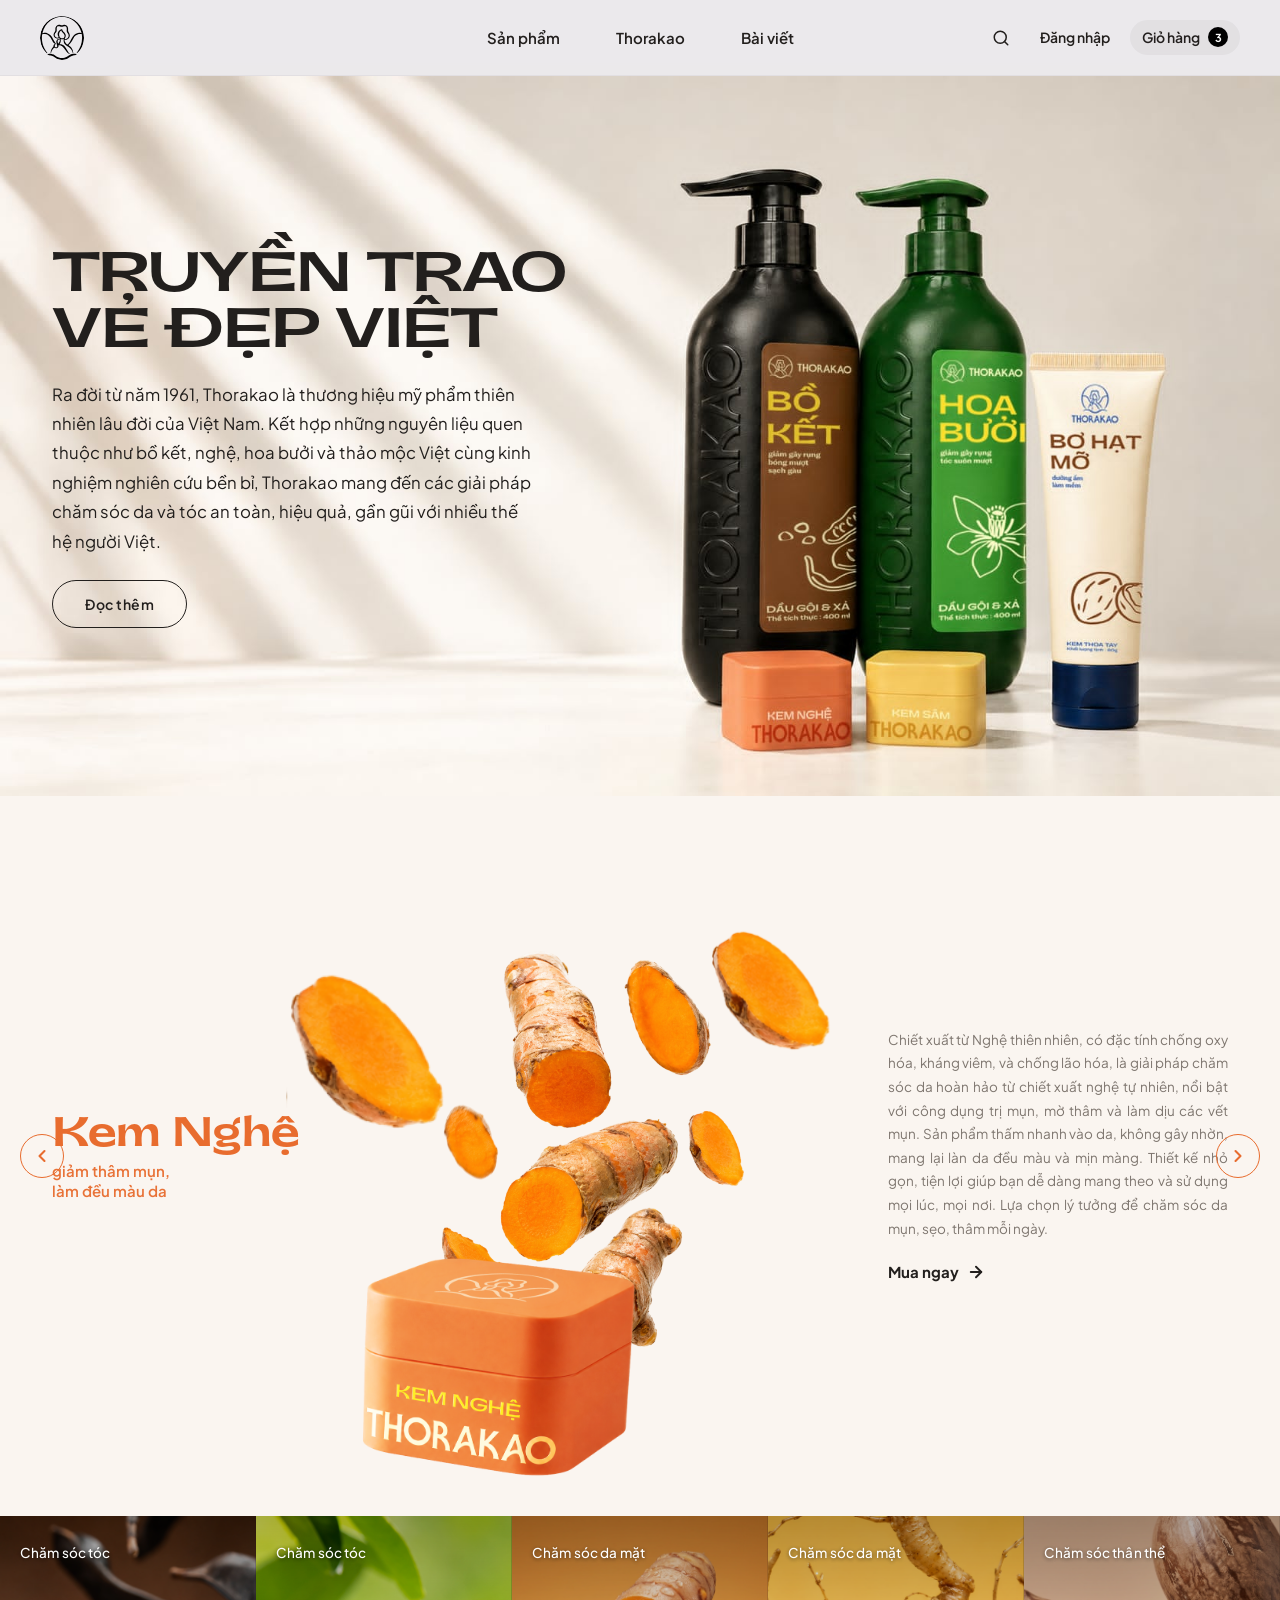
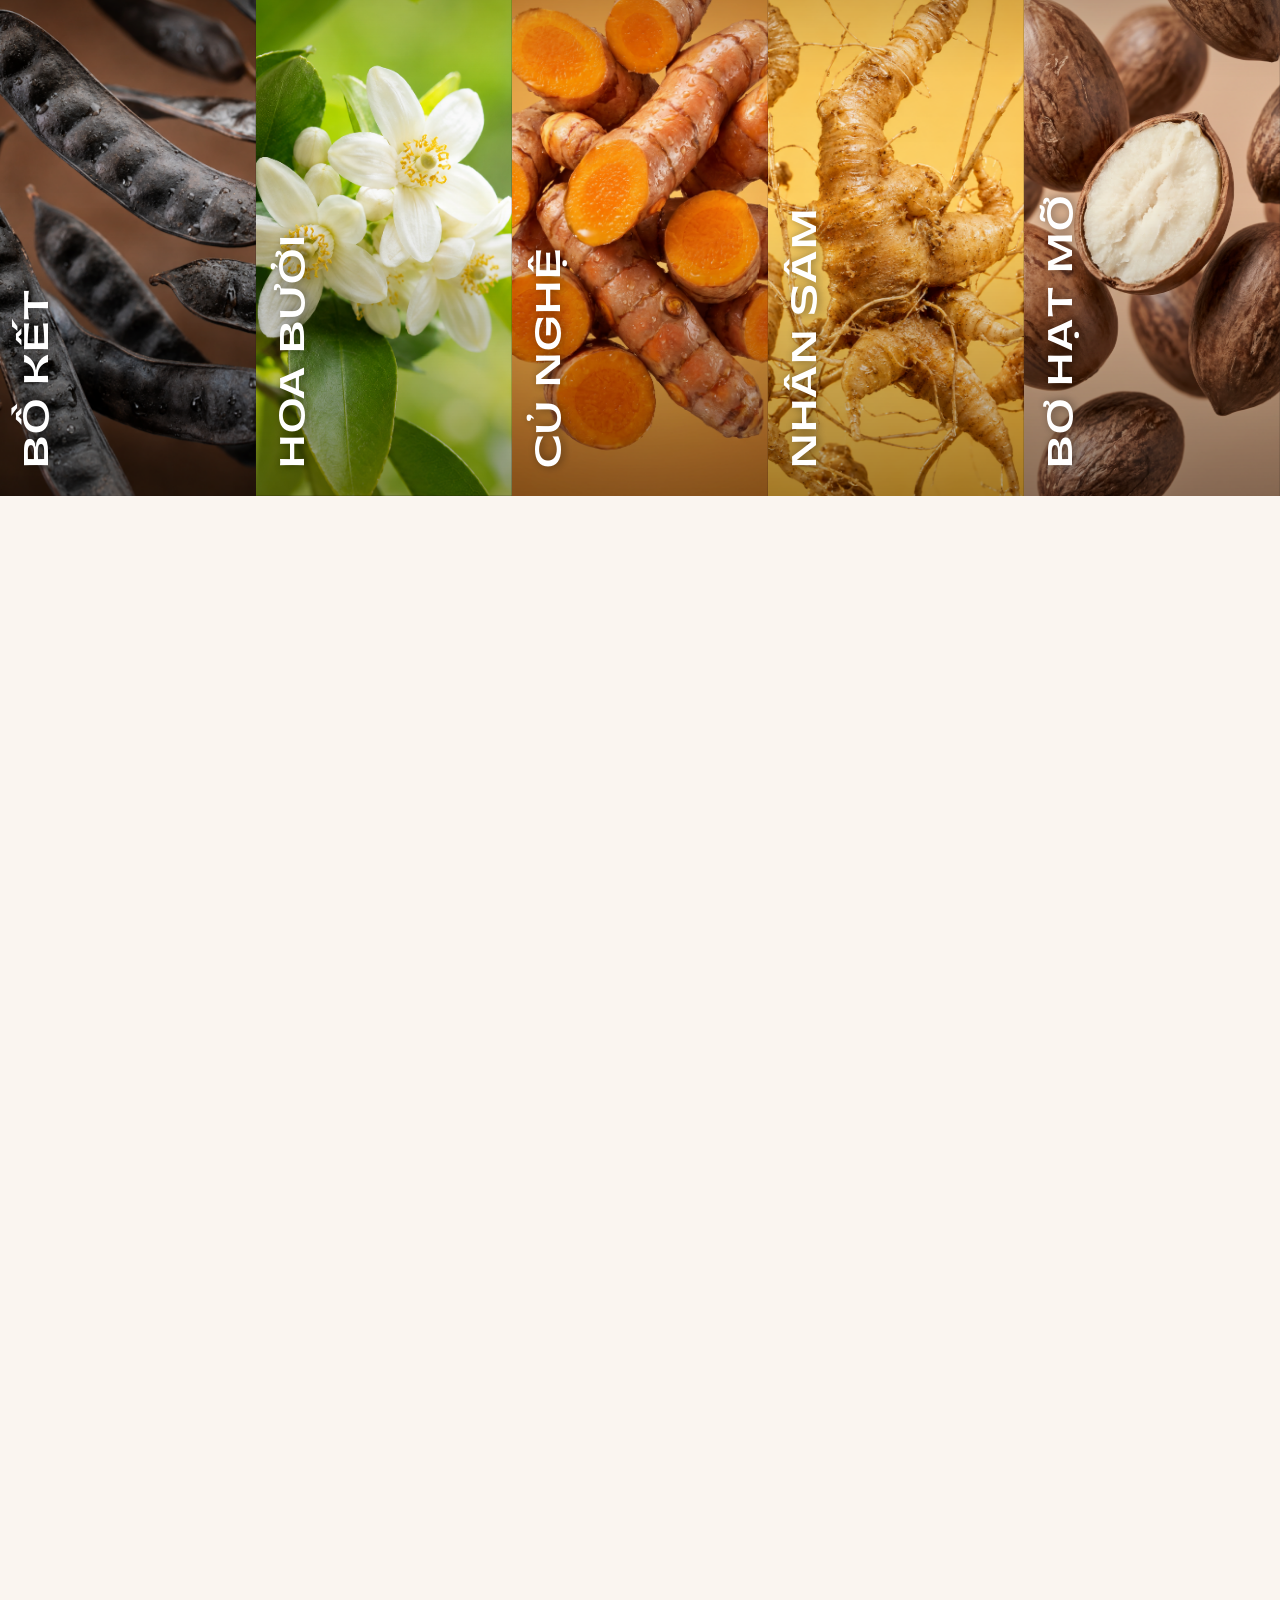
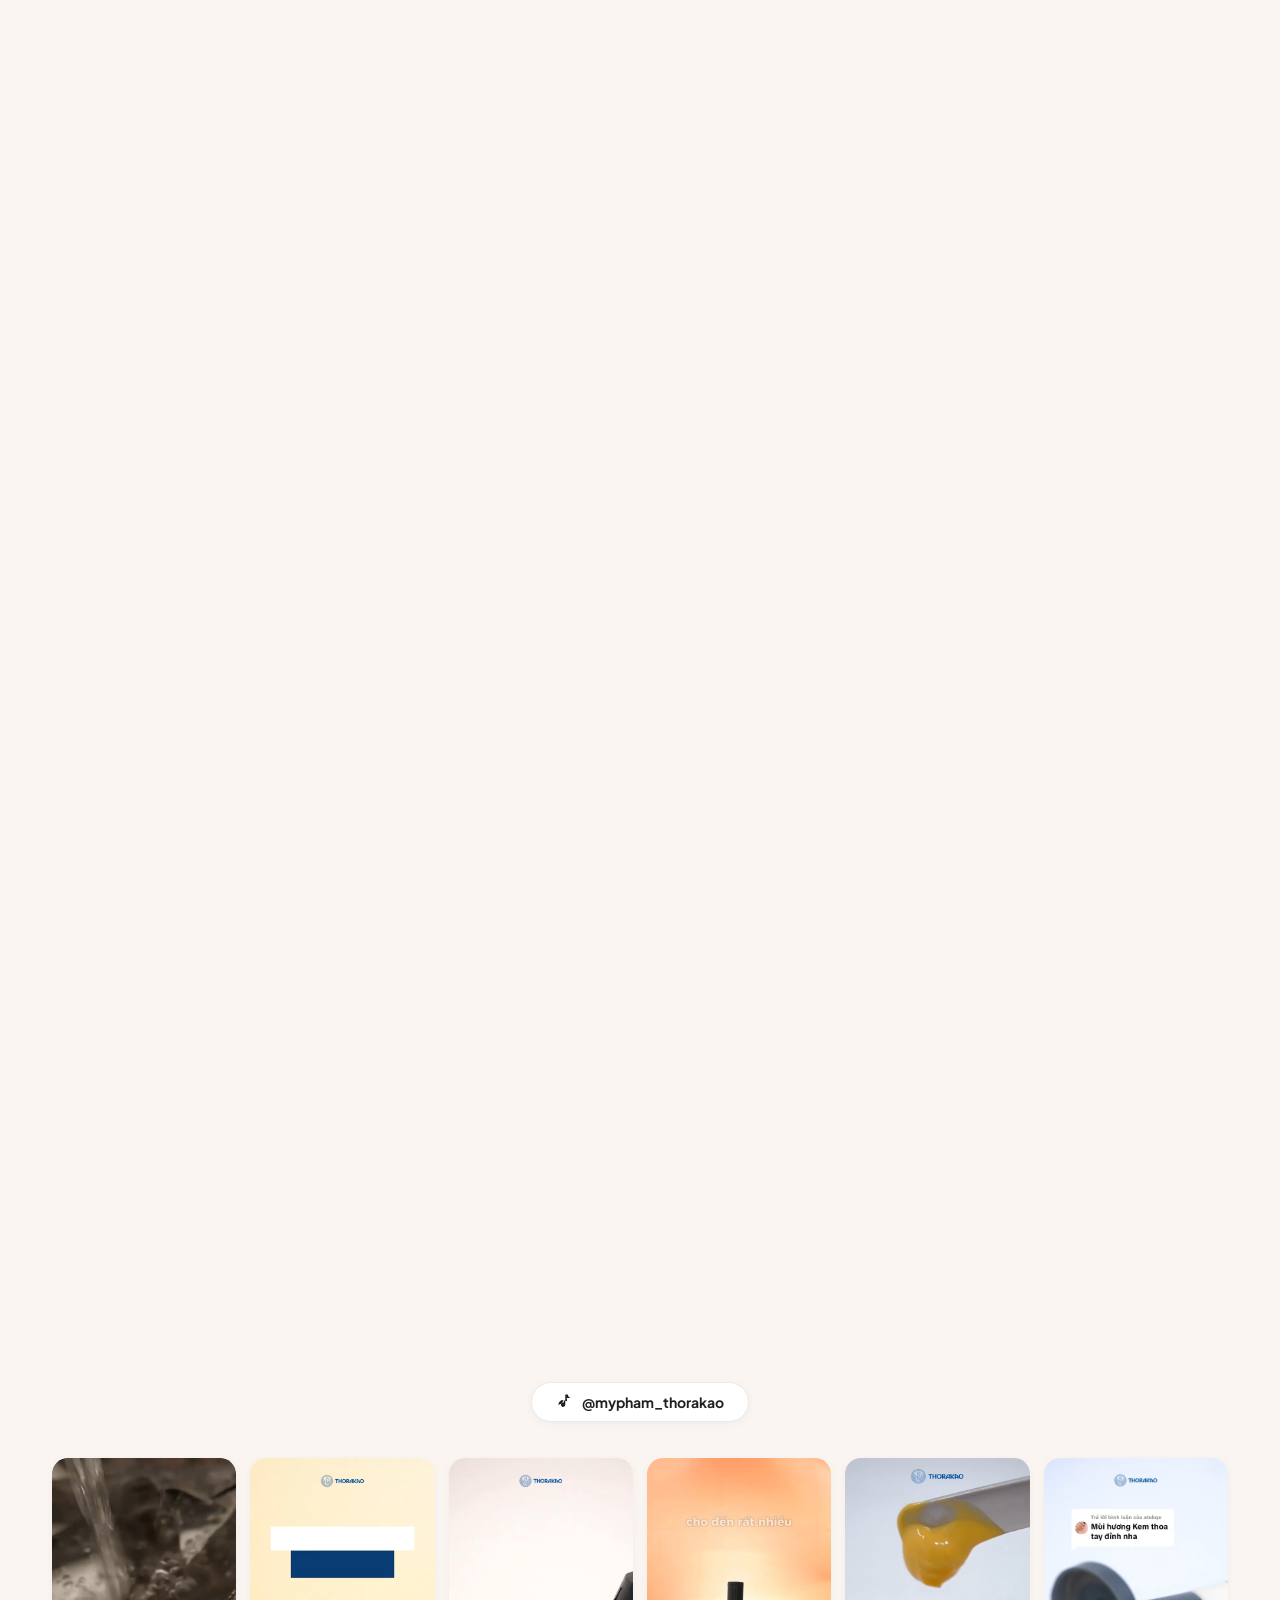
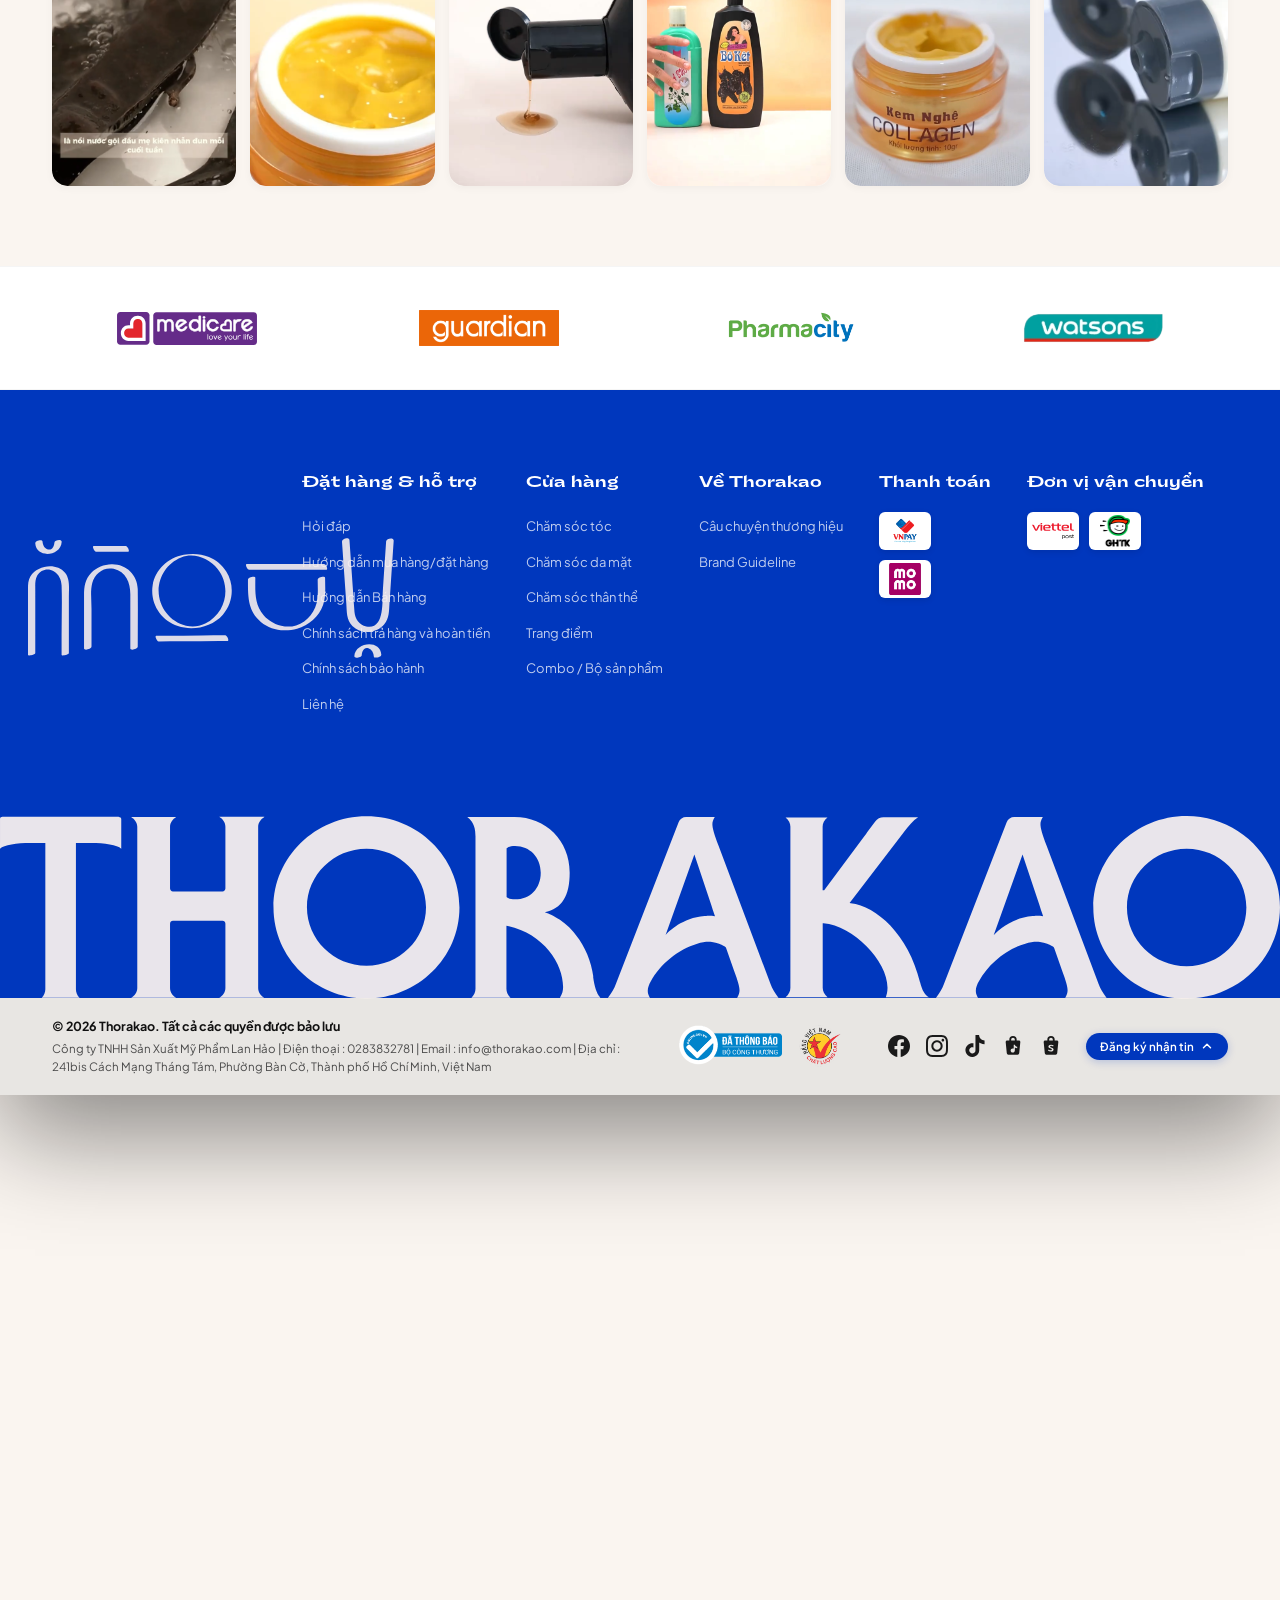
==== commit 89236392: "Update" ====
--- a/index.html
+++ b/index.html
@@ -212,7 +212,7 @@
           <!-- Feature Image (Left) -->
           <div class="bestseller-featured-banner">
             <div class="img-placeholder featured-placeholder" data-label="Cô gái cầm hũ Kem Nghệ Thorakao">
-              <img src="images/Woman_applying_cream_on_cheek_202607111609_1.png" alt="Cô gái dùng Kem Nghệ Thorakao">
+              <img src="images/9b5b6f00-438d-4a66-9bee-d870ea9cd6d0.jpg" alt="Cô gái dùng Kem Nghệ Thorakao">
             </div>
           </div>
 
@@ -255,7 +255,7 @@
               <!-- Item 4: Dầu Gội Bồ Kết -->
               <a href="product.html?id=bo-ket" class="product-mini-card">
                 <div class="img-placeholder mini-placeholder" data-label="Dầu Gội Bồ Kết">
-                  <img src="images/product-bo-ket.png" alt="Dầu Gội Bồ Kết">
+                  <img src="images/ca05ac8e-1ba7-4478-8e33-d5c109aef628.jpg" alt="Dầu Gội Bồ Kết">
                 </div>
                 <div class="mini-info">
                   <h4>Dầu Gội Bồ Kết</h4>
@@ -266,7 +266,7 @@
               <!-- Item 5: Dầu Gội Hoa Bưởi -->
               <a href="product.html?id=hoa-buoi" class="product-mini-card">
                 <div class="img-placeholder mini-placeholder" data-label="Dầu Gội Hoa Bưởi">
-                  <img src="images/product-hoa-buoi.png" alt="Dầu Gội Hoa Bưởi">
+                  <img src="images/1ad76283-f8b3-4e64-bf03-9e758072c3aa.jpg" alt="Dầu Gội Hoa Bưởi">
                 </div>
                 <div class="mini-info">
                   <h4>Dầu Gội Hoa Bưởi</h4>
